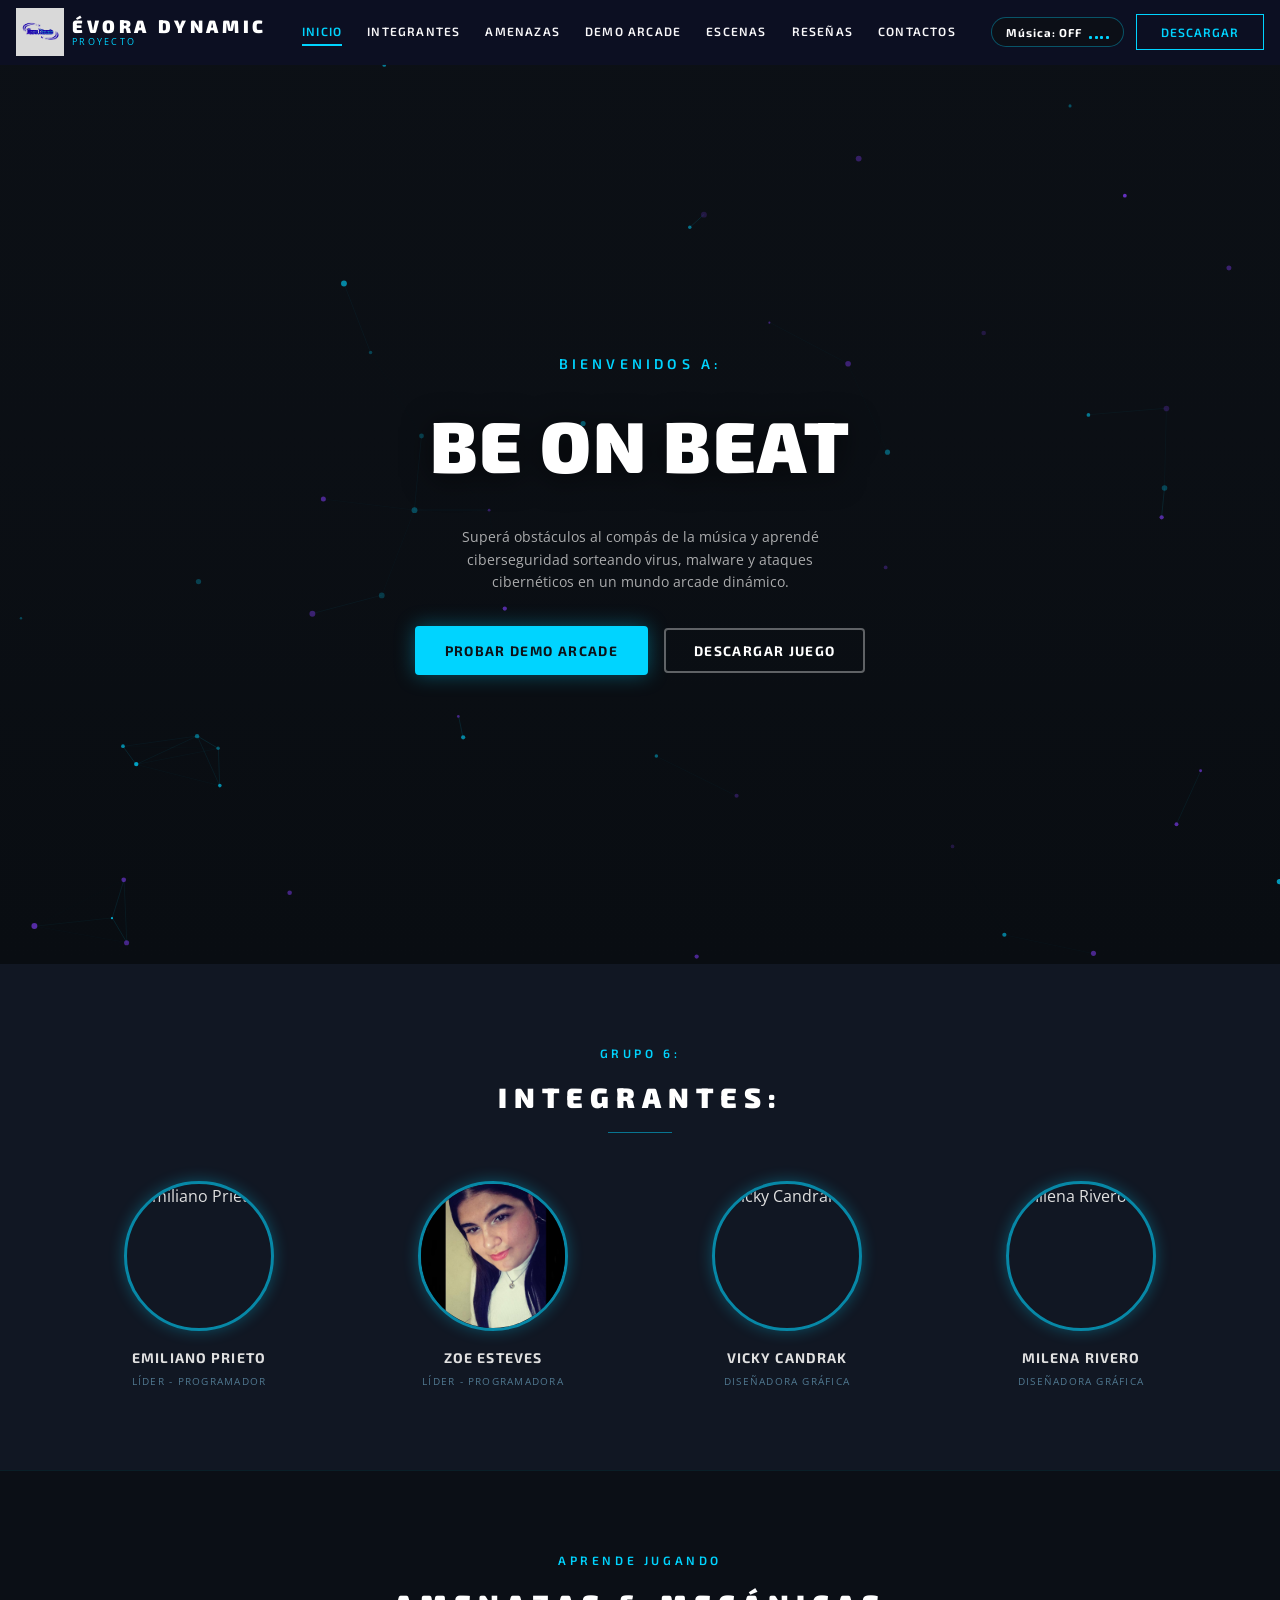
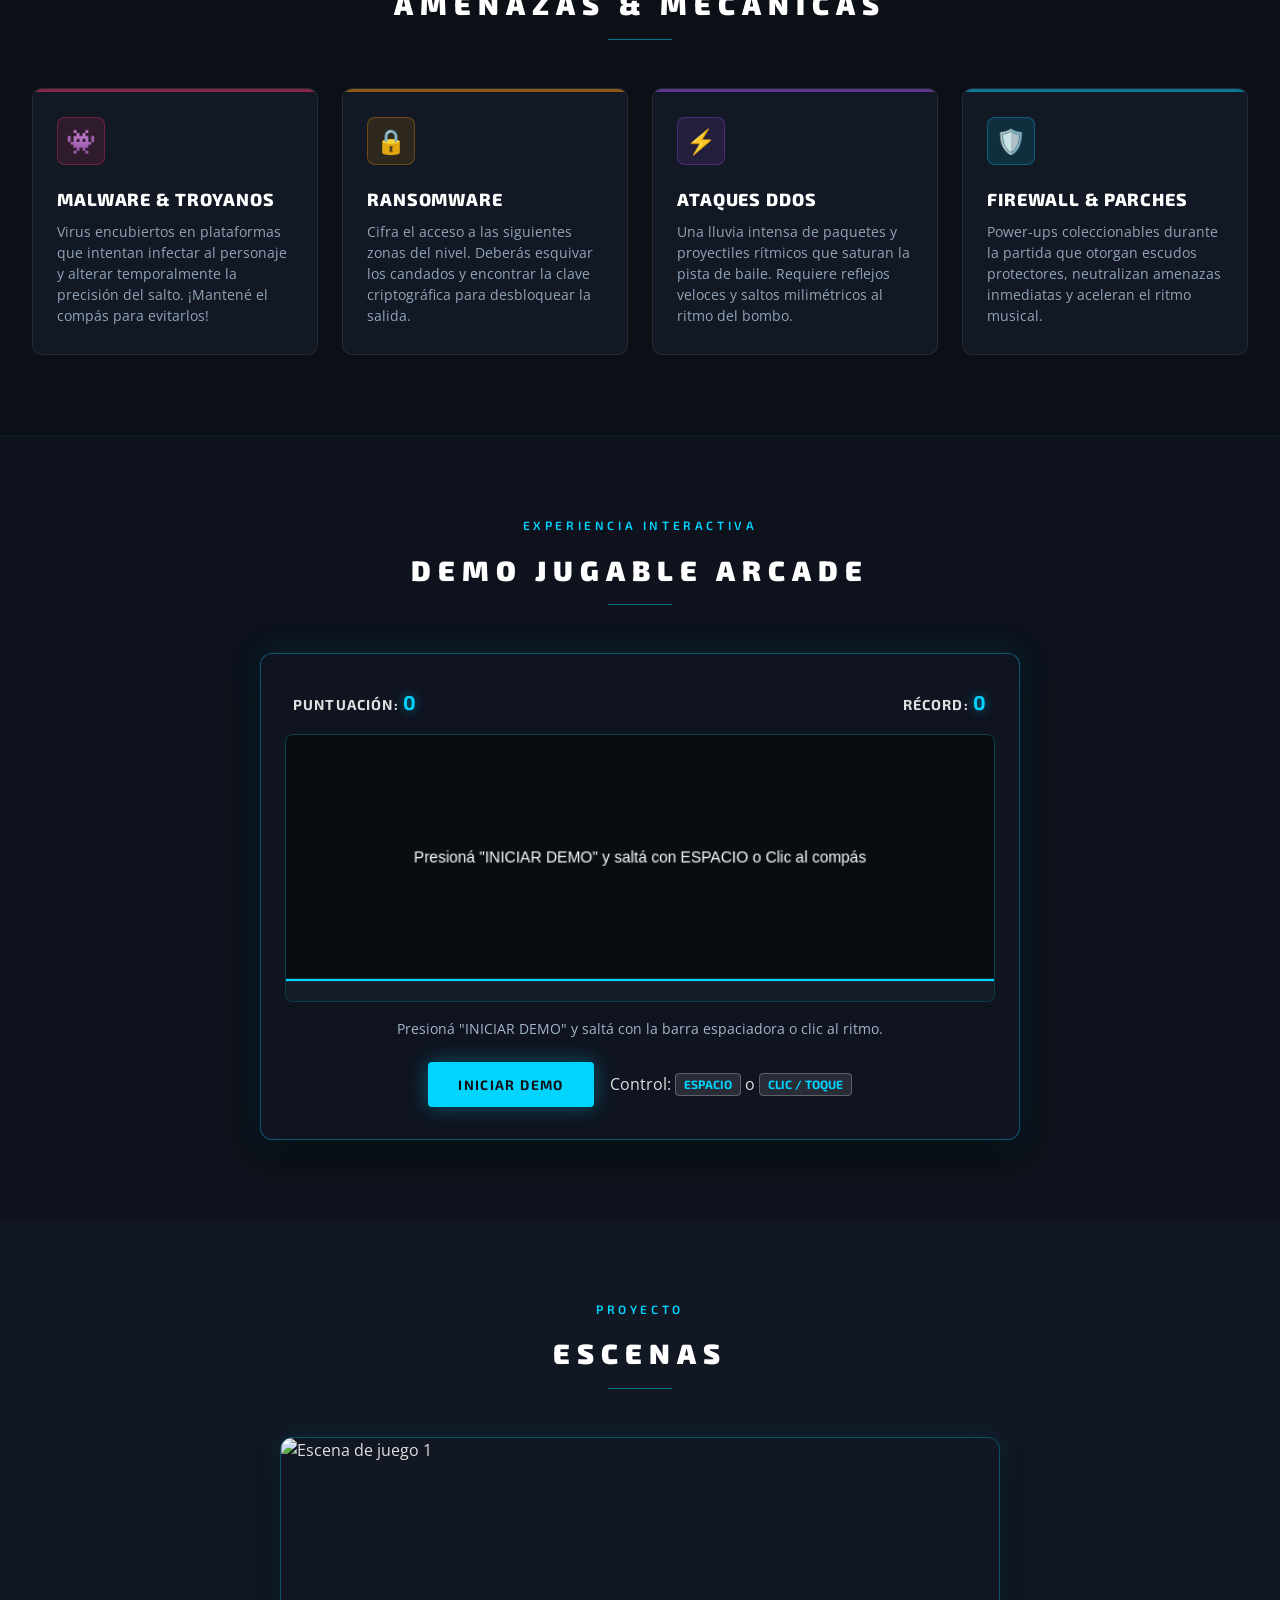
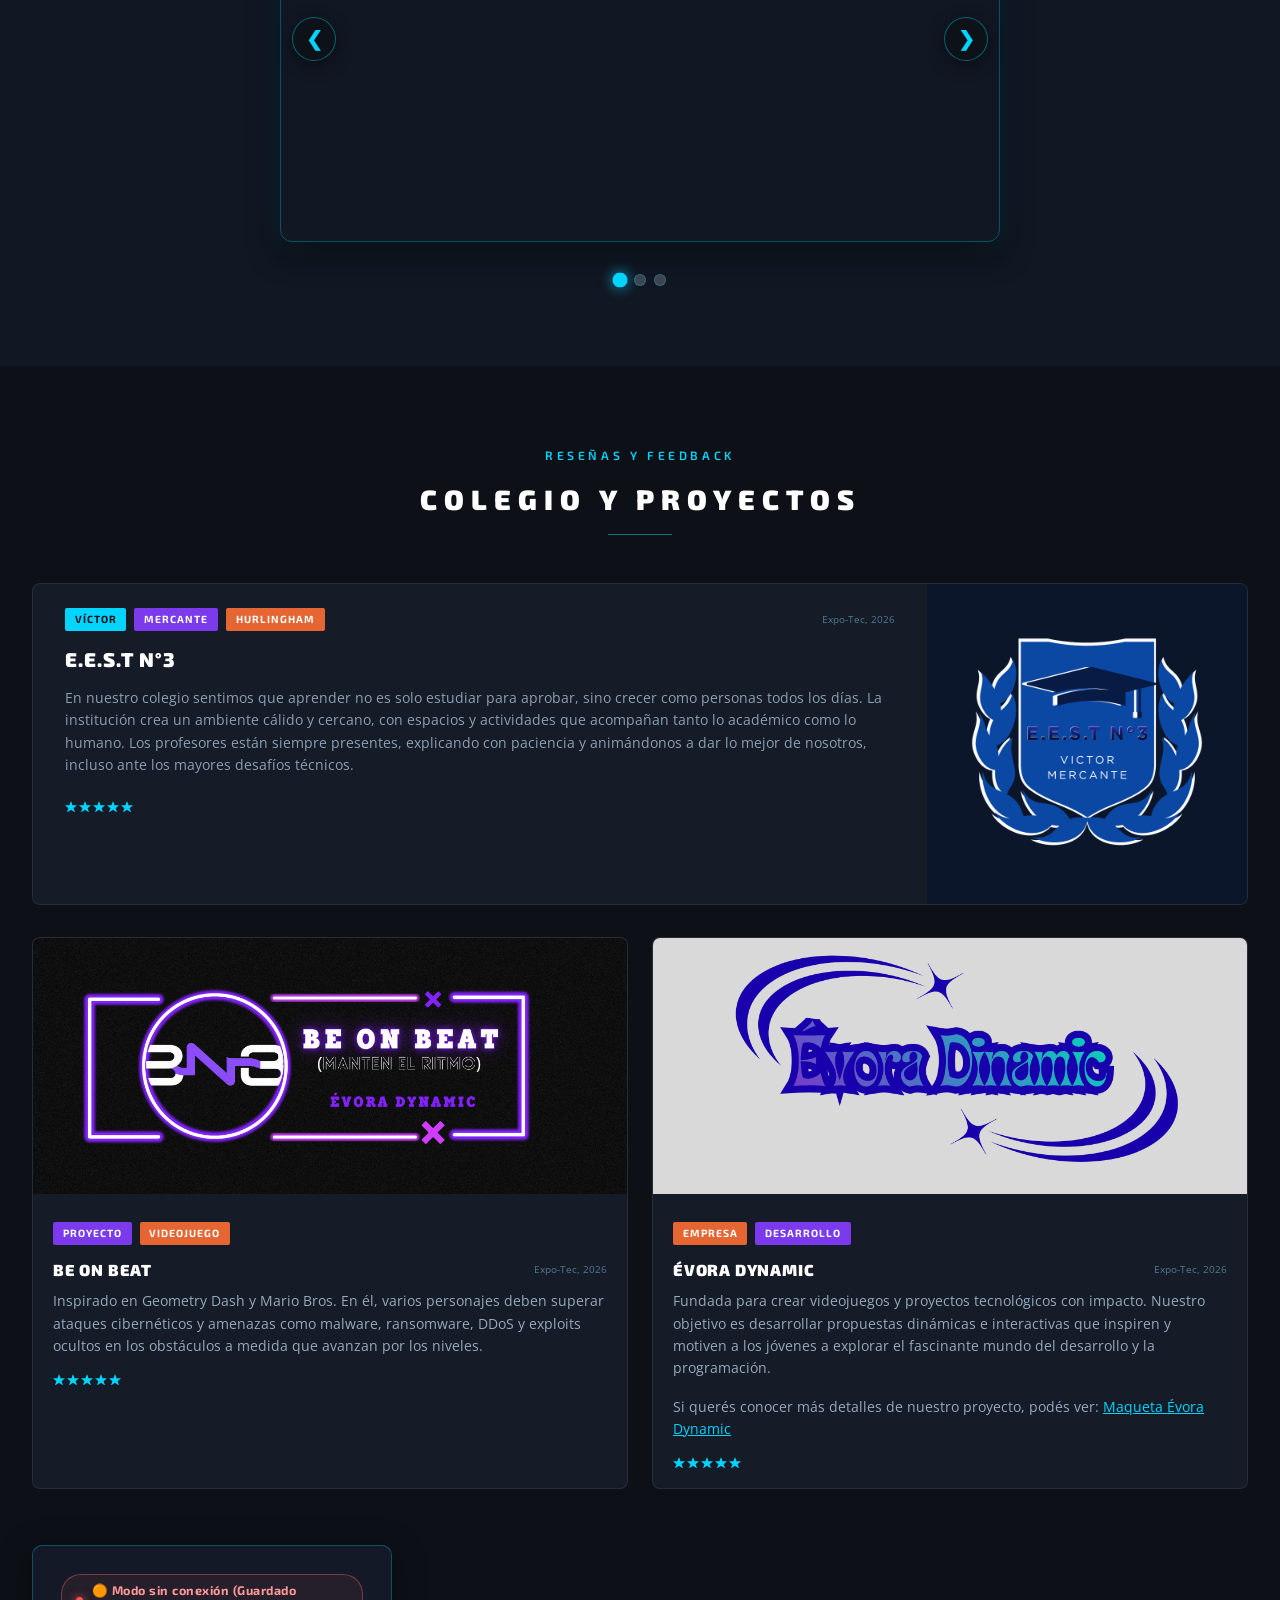
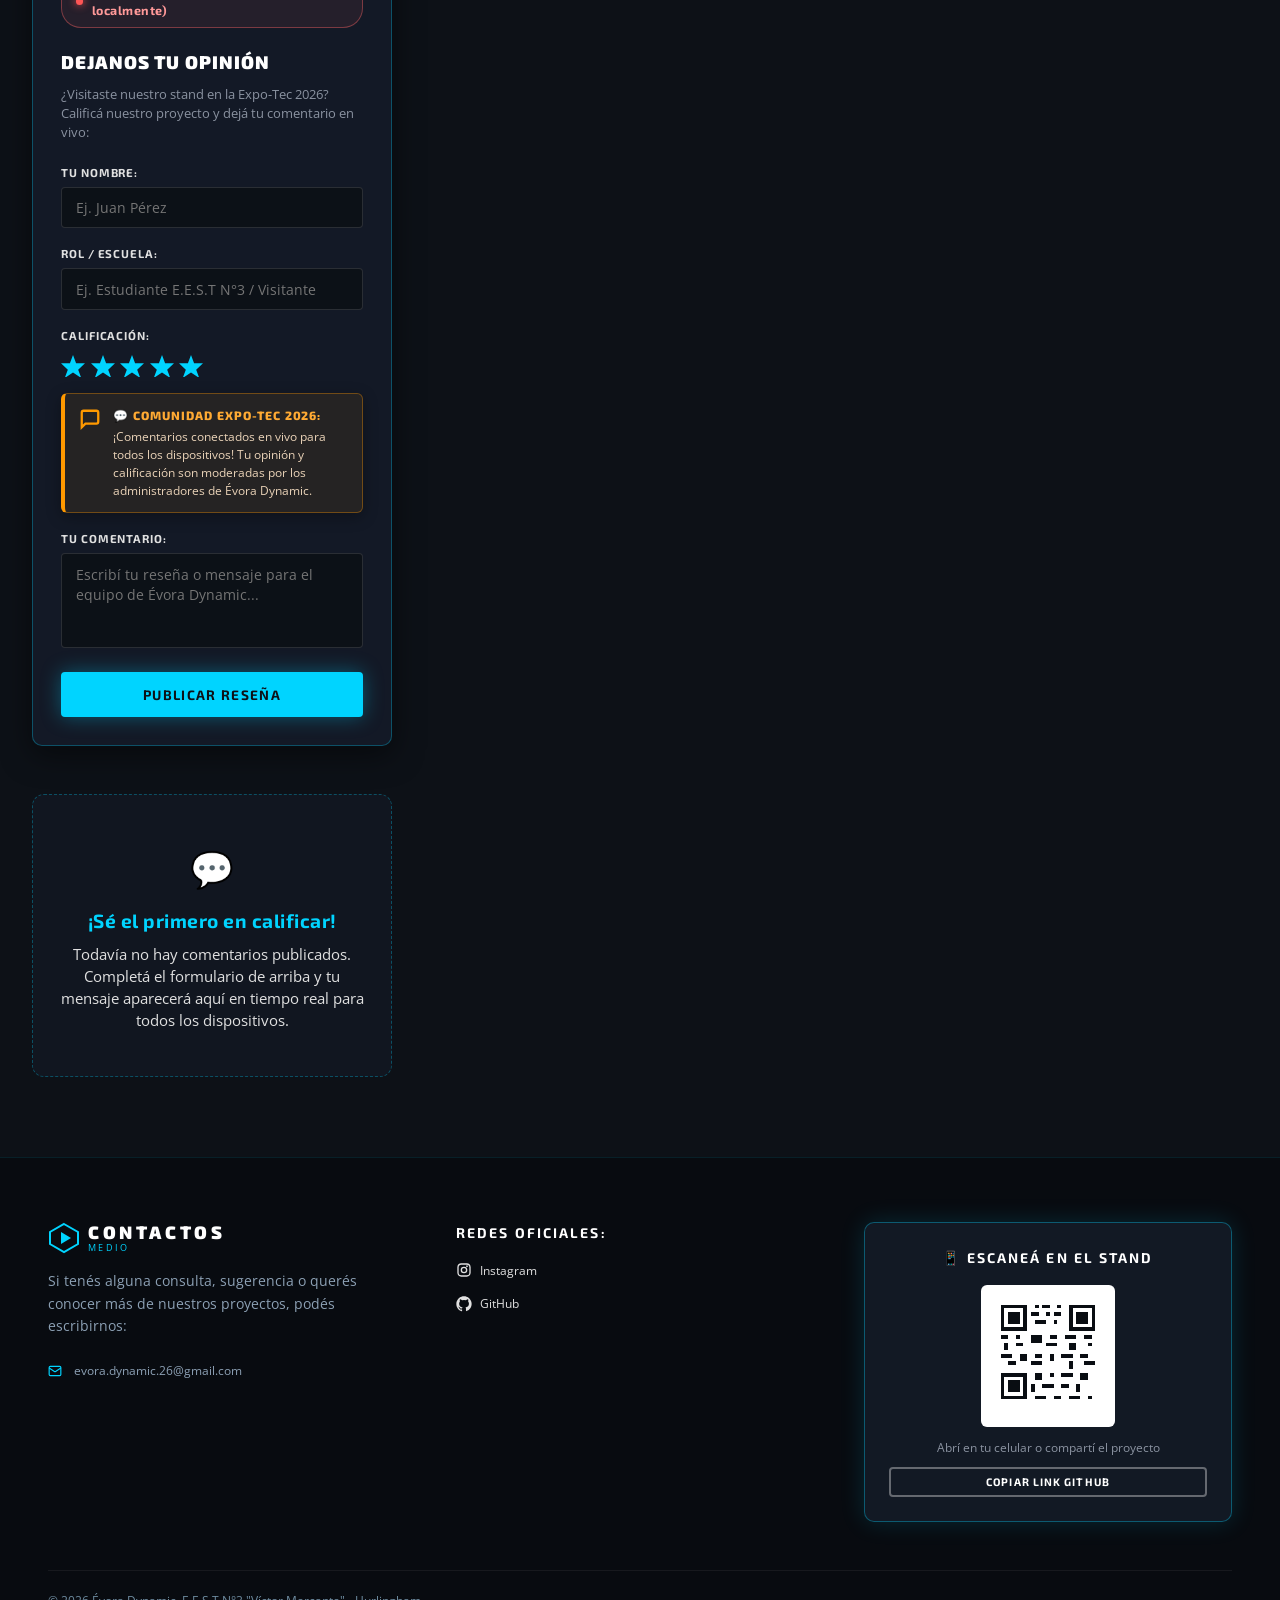
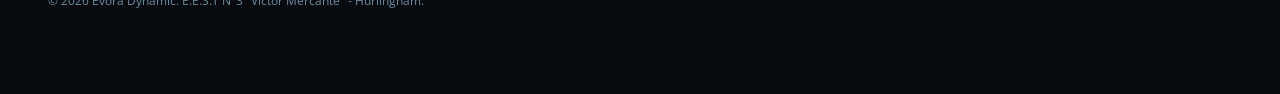
==== Evora_Dynamic-web-main/index.html @ 147c22b1 "feat: add initial project files including HTML, CSS, JavaScript, and media assets" ====
<!DOCTYPE html>
<html lang="es">
<head>
    <meta charset="UTF-8">
    <meta name="viewport" content="width=device-width, initial-scale=1.0">
    <link rel="icon" type="image/png" href="LOGO EMPRESA.png">
    <title>Évora Dynamic | Be On Beat - Expo-Tec 2026</title>
    
    <!-- Metadatos SEO y Open Graph para compartir -->
    <meta name="description" content="Be On Beat - Videojuego rítmico educativo sobre ciberseguridad desarrollado por Évora Dynamic (E.E.S.T N°3 Hurlingham) para Expo-Tec 2026.">
    <meta property="og:title" content="Évora Dynamic | Be On Beat - Expo-Tec 2026">
    <meta property="og:description" content="Descubrí Be On Beat, un videojuego de ritmo y plataformas donde aprendés ciberseguridad esquivando malware, ransomware y ataques DDoS.">
    <meta property="og:image" content="Logo - Be On Beat.png">

    <link rel="stylesheet" href="Style.css">
    <link rel="preconnect" href="https://fonts.googleapis.com">
    <link rel="preconnect" href="https://fonts.gstatic.com" crossorigin>
    <link href="https://fonts.googleapis.com/css2?family=Exo+2:ital,wght@0,300;0,400;0,600;0,700;0,800;0,900;1,400&family=Open+Sans:wght@300;400;500;600&display=swap" rel="stylesheet">
</head>
<body>
    <!-- ============================================
         NAVBAR
         ============================================ -->
    <nav class="navbar" id="navbar">
        <div class="navbar-content">
            <a href="#home" class="logo" id="navCompanyLogo" title="Évora Dynamic (Clic en el logo para Acceso de Administrador)">
                <img src="LOGO EMPRESA.png" alt="Logo Évora Dynamic" class="logo-icon-img company-logo-interactive" id="companyLogoNav" style="height: 48px; width: 48px;">
                <div class="logo-text">
                    <span class="logo-brand">ÉVORA DYNAMIC</span>
                    <span class="logo-subtitle">Proyecto</span>
                </div>
            </a>

            <div class="nav-links">
                <a href="#home" class="nav-link active">Inicio</a>
                <a href="#games" class="nav-link">Integrantes</a>
                <a href="#threats" class="nav-link">Amenazas</a>
                <a href="#arcade" class="nav-link">Demo Arcade</a>
                <a href="#gallery" class="nav-link">Escenas</a>
                <a href="#blog" class="nav-link">Reseñas</a>
                <a href="#contacts" class="nav-link">Contactos</a>
            </div>

            <div class="nav-actions">
                <!-- Reproductor de Beat Rítmico (Web Audio API) -->
                <button class="audio-btn" id="audioToggleBtn" title="Activar/Desactivar Música Synth">
                    <span id="audioStatusText">Música: OFF</span>
                    <div class="equalizer-bars" id="equalizerBars">
                        <div class="equalizer-bar"></div>
                        <div class="equalizer-bar"></div>
                        <div class="equalizer-bar"></div>
                        <div class="equalizer-bar"></div>
                    </div>
                </button>

                <button class="btn-gaming btn-download-trigger">DESCARGAR</button>
                <button class="menu-toggle" id="menuToggle" title="Menú" aria-label="Abrir Menú">
                    <svg width="22" height="22" viewBox="0 0 24 24" fill="none" stroke="currentColor" stroke-width="2">
                        <line x1="3" y1="6" x2="21" y2="6"></line>
                        <line x1="3" y1="12" x2="21" y2="12"></line>
                        <line x1="3" y1="18" x2="21" y2="18"></line>
                    </svg>
                </button>
            </div>
        </div>

        <div class="mobile-menu" id="mobileMenu">
            <div class="mobile-menu-content">
                <a href="#home" class="mobile-menu-link">Inicio</a>
                <a href="#games" class="mobile-menu-link">Integrantes</a>
                <a href="#threats" class="mobile-menu-link">Amenazas Cibernéticas</a>
                <a href="#arcade" class="mobile-menu-link">Demo Jugable Arcade</a>
                <a href="#gallery" class="mobile-menu-link">Escenas del Juego</a>
                <a href="#blog" class="mobile-menu-link">Reseñas y Proyecto</a>
                <a href="#contacts" class="mobile-menu-link">Contactos & QR</a>
                <button class="audio-btn mobile-audio-toggle" id="mobileAudioToggleBtn" style="width: 100%; justify-content: center; margin-top: 0.75rem; padding: 0.65rem 1rem;">
                    <span id="mobileAudioStatusText">🎵 Música Beat: OFF</span>
                </button>
                <button class="btn-gaming-solid btn-download-trigger" style="width: 100%; margin-top: 0.5rem;">DESCARGAR JUEGO</button>
            </div>
        </div>
    </nav>

    <!-- ============================================
         HERO SECTION (CON CANVAS DE PARTÍCULAS)
         ============================================ -->
    <section class="hero" id="home">
        <canvas id="heroCanvas"></canvas>
        <div class="hero-content">
            <p class="hero-label">Bienvenidos a:</p>
            <h1 class="hero-title">BE ON BEAT</h1>
            <p class="hero-description">
                Superá obstáculos al compás de la música y aprendé ciberseguridad sorteando virus, malware y ataques cibernéticos en un mundo arcade dinámico.
            </p>
            <div class="hero-actions">
                <a href="#arcade" class="btn-gaming-solid">PROBAR DEMO ARCADE</a>
                <button class="btn-gaming-outline btn-download-trigger">DESCARGAR JUEGO</button>
            </div>
        </div>
    </section>

    <!-- ============================================
         INTEGRANTES SECTION
         ============================================ -->
    <section class="games-section" id="games">
        <div class="container">
            <div class="section-header">
                <p class="section-label">Grupo 6:</p>
                <h2 class="section-title">Integrantes:</h2>
                <div class="section-divider"></div>
            </div>

            <div class="games-carousel">
                <div class="game-card">
                    <div class="game-circle">
                        <img src="Emiliano.jpeg" alt="Emiliano Prieto">
                    </div>
                    <div class="game-info">
                        <div class="game-title">EMILIANO PRIETO</div>
                        <div class="game-date">Líder - Programador</div>
                    </div>
                </div>

                <div class="game-card">
                    <div class="game-circle">
                        <img src="zoe.jpeg" alt="Zoe Esteves">
                    </div>
                    <div class="game-info">
                        <div class="game-title">ZOE ESTEVES</div>
                        <div class="game-date">Líder - Programadora</div>
                    </div>
                </div>

                <div class="game-card">
                    <div class="game-circle">
                        <img src="Vicky.jpeg" alt="Vicky Candrak">
                    </div>
                    <div class="game-info">
                        <div class="game-title">VICKY CANDRAK</div>
                        <div class="game-date">Diseñadora Gráfica</div>
                    </div>
                </div>

                <div class="game-card">
                    <div class="game-circle">
                        <img src="Milena.jpeg" alt="Milena Rivero">
                    </div>
                    <div class="game-info">
                        <div class="game-title">MILENA RIVERO</div>
                        <div class="game-date">Diseñadora Gráfica</div>
                    </div>
                </div>
            </div>
        </div>
    </section>

    <!-- ============================================
         AMENAZAS CIBERNÉTICAS (CIBERSEGURIDAD)
         ============================================ -->
    <section class="threats-section" id="threats">
        <div class="container">
            <div class="section-header">
                <p class="section-label">Aprende Jugando</p>
                <h2 class="section-title">Amenazas & Mecánicas</h2>
                <div class="section-divider"></div>
            </div>

            <div class="threats-grid">
                <div class="threat-card malware">
                    <div class="threat-icon-box">👾</div>
                    <h3 class="threat-title">Malware & Troyanos</h3>
                    <p class="threat-desc">
                        Virus encubiertos en plataformas que intentan infectar al personaje y alterar temporalmente la precisión del salto. ¡Mantené el compás para evitarlos!
                    </p>
                </div>

                <div class="threat-card ransom">
                    <div class="threat-icon-box">🔒</div>
                    <h3 class="threat-title">Ransomware</h3>
                    <p class="threat-desc">
                        Cifra el acceso a las siguientes zonas del nivel. Deberás esquivar los candados y encontrar la clave criptográfica para desbloquear la salida.
                    </p>
                </div>

                <div class="threat-card ddos">
                    <div class="threat-icon-box">⚡</div>
                    <h3 class="threat-title">Ataques DDoS</h3>
                    <p class="threat-desc">
                        Una lluvia intensa de paquetes y proyectiles rítmicos que saturan la pista de baile. Requiere reflejos veloces y saltos milimétricos al ritmo del bombo.
                    </p>
                </div>

                <div class="threat-card firewall">
                    <div class="threat-icon-box">🛡️</div>
                    <h3 class="threat-title">Firewall & Parches</h3>
                    <p class="threat-desc">
                        Power-ups coleccionables durante la partida que otorgan escudos protectores, neutralizan amenazas inmediatas y aceleran el ritmo musical.
                    </p>
                </div>
            </div>
        </div>
    </section>

    <!-- ============================================
         MINIJUEGO DEMO ARCADE EN EL NAVEGADOR
         ============================================ -->
    <section class="arcade-section" id="arcade">
        <div class="container">
            <div class="section-header">
                <p class="section-label">Experiencia Interactiva</p>
                <h2 class="section-title">Demo Jugable Arcade</h2>
                <div class="section-divider"></div>
            </div>

            <div class="arcade-card">
                <div class="arcade-hud">
                    <div>PUNTUACIÓN: <span class="arcade-score-val" id="arcadeScore">0</span></div>
                    <div>RÉCORD: <span class="arcade-score-val" id="arcadeHighScore">0</span></div>
                </div>

                <div class="arcade-canvas-wrap">
                    <canvas id="arcadeCanvas" width="640" height="240"></canvas>
                </div>

                <div class="arcade-status" id="arcadeStatus">
                    Presioná "INICIAR DEMO" y saltá con la barra espaciadora o clic al ritmo.
                </div>

                <div class="arcade-controls-hint">
                    <button class="btn-gaming-solid" id="arcadeStartBtn">INICIAR DEMO</button>
                    <div>
                        Control: <span class="key-badge">ESPACIO</span> o <span class="key-badge">CLIC / TOQUE</span>
                    </div>
                </div>
            </div>
        </div>
    </section>

    <!-- ============================================
         GALLERY SECTION (ESCENAS CON CONTROLES)
         ============================================ -->
    <section class="gallery-section" id="gallery">
        <div class="container">
            <div class="section-header">
                <p class="section-label">Proyecto</p>
                <h2 class="section-title">Escenas</h2>
                <div class="section-divider"></div>
            </div>
    
            <div class="slider-wrapper">
                <button class="slider-btn prev" id="sliderPrev" aria-label="Escena anterior">&#10094;</button>
                <div class="slider">
                    <div class="slides">
                        <img src="https://d2xsxph8kpxj0f.cloudfront.net/310519663700891269/dmwCE3kLKHM7hMLUo2SNt4/game-3-forza-DLq77SA7RTsXVzuGeWvbDe.webp" alt="Escena de juego 1">
                        <img src="https://d2xsxph8kpxj0f.cloudfront.net/310519663700891269/dmwCE3kLKHM7hMLUo2SNt4/game-1-fifal-4pYrfbudWQqsXYP3TQs9eG.webp" alt="Escena de juego 2">
                        <img src="https://d2xsxph8kpxj0f.cloudfront.net/310519663700891269/dmwCE3kLKHM7hMLUo2SNt4/hero-gaming-bg-jr9NrYssYtFWR7VLtwVqLR.webp" alt="Escena de juego 3">
                    </div>
                </div>
                <button class="slider-btn next" id="sliderNext" aria-label="Siguiente escena">&#10095;</button>
            </div>
            <div class="slider-dots" id="sliderDots"></div>
        </div>
    </section>

    <!-- ============================================
         BLOG & RESEÑAS INTERACTIVAS EN VIVO
         ============================================ -->
    <section class="blog-section" id="blog">
        <div class="container">
            <div class="section-header">
                <p class="section-label">Reseñas y Feedback</p>
                <h2 class="section-title">Colegio y Proyectos</h2>
                <div class="section-divider"></div>
            </div>

            <!-- Reseña Destacada de la Escuela -->
            <div class="featured-post">
                <div class="featured-content">
                    <div class="post-tags">
                        <span class="tag-badge tag-new">Víctor</span>
                        <span class="tag-badge tag-games">Mercante</span>
                        <span class="tag-badge tag-action">Hurlingham</span>
                        <span class="post-date">Expo-Tec, 2026</span>
                    </div>
                    <h3 class="post-title">E.E.S.T N°3</h3>
                    
                    <p class="post-body">
                        En nuestro colegio sentimos que aprender no es solo estudiar para aprobar, sino crecer como personas todos los días. La institución crea un ambiente cálido y cercano, con espacios y actividades que acompañan tanto lo académico como lo humano. Los profesores están siempre presentes, explicando con paciencia y animándonos a dar lo mejor de nosotros, incluso ante los mayores desafíos técnicos.
                    </p>

                    <div class="post-footer">
                        <div class="star-rating" title="5 de 5 estrellas">
                            <svg class="star" viewBox="0 0 24 24" fill="currentColor"><polygon points="12 2 15.09 10.26 24 10.27 17.18 16.70 20.27 25 12 19.54 3.73 25 6.82 16.70 0 10.27 8.91 10.26 12 2"></polygon></svg>
                            <svg class="star" viewBox="0 0 24 24" fill="currentColor"><polygon points="12 2 15.09 10.26 24 10.27 17.18 16.70 20.27 25 12 19.54 3.73 25 6.82 16.70 0 10.27 8.91 10.26 12 2"></polygon></svg>
                            <svg class="star" viewBox="0 0 24 24" fill="currentColor"><polygon points="12 2 15.09 10.26 24 10.27 17.18 16.70 20.27 25 12 19.54 3.73 25 6.82 16.70 0 10.27 8.91 10.26 12 2"></polygon></svg>
                            <svg class="star" viewBox="0 0 24 24" fill="currentColor"><polygon points="12 2 15.09 10.26 24 10.27 17.18 16.70 20.27 25 12 19.54 3.73 25 6.82 16.70 0 10.27 8.91 10.26 12 2"></polygon></svg>
                            <svg class="star" viewBox="0 0 24 24" fill="currentColor"><polygon points="12 2 15.09 10.26 24 10.27 17.18 16.70 20.27 25 12 19.54 3.73 25 6.82 16.70 0 10.27 8.91 10.26 12 2"></polygon></svg>
                        </div>
                    </div>
                </div>
                <img src="LOGO ESCUELA.jpeg" alt="Escudo de la Escuela E.E.S.T N°3" class="featured-image">
            </div>

            <!-- Blog Grid Inicial -->
            <div class="blog-grid">
                <div class="blog-card">
                    <img src="Logo - Be On Beat.png" alt="Logo de Be On Beat" class="blog-card-image">
                    <div class="blog-card-content">
                        <div class="post-tags" style="margin-bottom: 0.75rem;">
                            <span class="tag-badge tag-games">Proyecto</span>
                            <span class="tag-badge tag-action">Videojuego</span>
                        </div>
                        <div class="blog-card-header">
                            <h3 class="blog-card-title">BE ON BEAT</h3>
                            <span class="blog-card-date">Expo-Tec, 2026</span>
                        </div>
                        <p class="blog-card-excerpt">
                            Inspirado en Geometry Dash y Mario Bros. En él, varios personajes deben superar ataques cibernéticos y amenazas como malware, ransomware, DDoS y exploits ocultos en los obstáculos a medida que avanzan por los niveles.
                        </p>
                        <div class="blog-card-footer">
                            <div class="star-rating" title="5 de 5 estrellas">
                                <svg class="star" viewBox="0 0 24 24" fill="currentColor"><polygon points="12 2 15.09 10.26 24 10.27 17.18 16.70 20.27 25 12 19.54 3.73 25 6.82 16.70 0 10.27 8.91 10.26 12 2"></polygon></svg>
                                <svg class="star" viewBox="0 0 24 24" fill="currentColor"><polygon points="12 2 15.09 10.26 24 10.27 17.18 16.70 20.27 25 12 19.54 3.73 25 6.82 16.70 0 10.27 8.91 10.26 12 2"></polygon></svg>
                                <svg class="star" viewBox="0 0 24 24" fill="currentColor"><polygon points="12 2 15.09 10.26 24 10.27 17.18 16.70 20.27 25 12 19.54 3.73 25 6.82 16.70 0 10.27 8.91 10.26 12 2"></polygon></svg>
                                <svg class="star" viewBox="0 0 24 24" fill="currentColor"><polygon points="12 2 15.09 10.26 24 10.27 17.18 16.70 20.27 25 12 19.54 3.73 25 6.82 16.70 0 10.27 8.91 10.26 12 2"></polygon></svg>
                                <svg class="star" viewBox="0 0 24 24" fill="currentColor"><polygon points="12 2 15.09 10.26 24 10.27 17.18 16.70 20.27 25 12 19.54 3.73 25 6.82 16.70 0 10.27 8.91 10.26 12 2"></polygon></svg>
                            </div>
                        </div>
                    </div>
                </div>

                <div class="blog-card">
                    <img src="LOGO EMPRESA.png" alt="Logo de Évora Dynamic" class="blog-card-image company-logo-interactive" id="companyLogoBlog" title="Logo de Évora Dynamic (Clic para Acceso de Administrador)">
                    <div class="blog-card-content">
                        <div class="post-tags" style="margin-bottom: 0.75rem;">
                            <span class="tag-badge tag-action">Empresa</span>
                            <span class="tag-badge tag-games">Desarrollo</span>
                        </div>
                        <div class="blog-card-header">
                            <h3 class="blog-card-title">ÉVORA DYNAMIC</h3>
                            <span class="blog-card-date">Expo-Tec, 2026</span>
                        </div>
                        <p class="blog-card-excerpt">
                            Fundada para crear videojuegos y proyectos tecnológicos con impacto. Nuestro objetivo es desarrollar propuestas dinámicas e interactivas que inspiren y motiven a los jóvenes a explorar el fascinante mundo del desarrollo y la programación.
                        </p>
                        <p class="blog-card-excerpt">
                            Si querés conocer más detalles de nuestro proyecto, podés ver: <a href="pag web rial.png" target="_blank" style="color: var(--cyan-primary); text-decoration: underline;">Maqueta Évora Dynamic</a>
                        </p>
                        <div class="blog-card-footer">
                            <div class="star-rating" title="5 de 5 estrellas">
                                <svg class="star" viewBox="0 0 24 24" fill="currentColor"><polygon points="12 2 15.09 10.26 24 10.27 17.18 16.70 20.27 25 12 19.54 3.73 25 6.82 16.70 0 10.27 8.91 10.26 12 2"></polygon></svg>
                                <svg class="star" viewBox="0 0 24 24" fill="currentColor"><polygon points="12 2 15.09 10.26 24 10.27 17.18 16.70 20.27 25 12 19.54 3.73 25 6.82 16.70 0 10.27 8.91 10.26 12 2"></polygon></svg>
                                <svg class="star" viewBox="0 0 24 24" fill="currentColor"><polygon points="12 2 15.09 10.26 24 10.27 17.18 16.70 20.27 25 12 19.54 3.73 25 6.82 16.70 0 10.27 8.91 10.26 12 2"></polygon></svg>
                                <svg class="star" viewBox="0 0 24 24" fill="currentColor"><polygon points="12 2 15.09 10.26 24 10.27 17.18 16.70 20.27 25 12 19.54 3.73 25 6.82 16.70 0 10.27 8.91 10.26 12 2"></polygon></svg>
                                <svg class="star" viewBox="0 0 24 24" fill="currentColor"><polygon points="12 2 15.09 10.26 24 10.27 17.18 16.70 20.27 25 12 19.54 3.73 25 6.82 16.70 0 10.27 8.91 10.26 12 2"></polygon></svg>
                            </div>
                        </div>
                    </div>
                </div>
            </div>

            <!-- Sistema de Reseñas Interactivas Expo-Tec -->
            <div class="reviews-container" style="margin-top: 3.5rem;">
                <div class="review-form-card">
                    <div class="reviews-sync-badge" id="reviewsSyncBadge" title="Estado de conexión entre dispositivos">
                        <span class="sync-dot"></span>
                        <span id="reviewsSyncText">Sincronizando comentarios en vivo...</span>
                    </div>
                    <h3 class="review-form-title">Dejanos tu Opinión</h3>
                    <p class="review-form-desc">
                        ¿Visitaste nuestro stand en la Expo-Tec 2026? Calificá nuestro proyecto y dejá tu comentario en vivo:
                    </p>
                    <form id="reviewForm">
                        <div class="form-group">
                            <label class="form-label" for="reviewerName">Tu Nombre:</label>
                            <input type="text" class="form-input" id="reviewerName" placeholder="Ej. Juan Pérez" required>
                        </div>
                        <div class="form-group">
                            <label class="form-label" for="reviewerRole">Rol / Escuela:</label>
                            <input type="text" class="form-input" id="reviewerRole" placeholder="Ej. Estudiante E.E.S.T N°3 / Visitante">
                        </div>
                        <div class="form-group">
                            <label class="form-label">Calificación:</label>
                            <div class="interactive-stars" id="interactiveStars">
                                <svg class="interactive-star active" viewBox="0 0 24 24" fill="currentColor"><polygon points="12 2 15.09 10.26 24 10.27 17.18 16.70 20.27 25 12 19.54 3.73 25 6.82 16.70 0 10.27 8.91 10.26 12 2"></polygon></svg>
                                <svg class="interactive-star active" viewBox="0 0 24 24" fill="currentColor"><polygon points="12 2 15.09 10.26 24 10.27 17.18 16.70 20.27 25 12 19.54 3.73 25 6.82 16.70 0 10.27 8.91 10.26 12 2"></polygon></svg>
                                <svg class="interactive-star active" viewBox="0 0 24 24" fill="currentColor"><polygon points="12 2 15.09 10.26 24 10.27 17.18 16.70 20.27 25 12 19.54 3.73 25 6.82 16.70 0 10.27 8.91 10.26 12 2"></polygon></svg>
                                <svg class="interactive-star active" viewBox="0 0 24 24" fill="currentColor"><polygon points="12 2 15.09 10.26 24 10.27 17.18 16.70 20.27 25 12 19.54 3.73 25 6.82 16.70 0 10.27 8.91 10.26 12 2"></polygon></svg>
                                <svg class="interactive-star active" viewBox="0 0 24 24" fill="currentColor"><polygon points="12 2 15.09 10.26 24 10.27 17.18 16.70 20.27 25 12 19.54 3.73 25 6.82 16.70 0 10.27 8.91 10.26 12 2"></polygon></svg>
                            </div>
                            <input type="hidden" id="selectedRating" value="5">
                        </div>

                        <!-- Alerta informativa de la comunidad -->
                        <div class="comment-warning-banner">
                            <div class="warning-banner-icon">
                                <svg width="22" height="22" viewBox="0 0 24 24" fill="none" stroke="currentColor" stroke-width="2.5">
                                    <path d="M21 15a2 2 0 0 1-2 2H7l-4 4V5a2 2 0 0 1 2-2h14a2 2 0 0 1 2 2z"></path>
                                </svg>
                            </div>
                            <div class="warning-banner-body">
                                <span class="warning-banner-title">💬 COMUNIDAD EXPO-TEC 2026:</span>
                                <p class="warning-banner-desc">
                                    ¡Comentarios conectados en vivo para todos los dispositivos! Tu opinión y calificación son moderadas por los administradores de Évora Dynamic.
                                </p>
                            </div>
                        </div>

                        <div class="form-group">
                            <label class="form-label" for="reviewerComment">Tu Comentario:</label>
                            <textarea class="form-textarea" id="reviewerComment" rows="3" placeholder="Escribí tu reseña o mensaje para el equipo de Évora Dynamic..." required></textarea>
                        </div>
                        <button type="submit" class="btn-gaming-solid" style="width: 100%;">PUBLICAR RESEÑA</button>
                        <div class="success-notice" id="reviewSuccessNotice">
                            ✨ ¡Muchas gracias por tu reseña! Ha sido añadida con éxito.
                        </div>
                    </form>
                </div>

                <!-- Barra de control del Administrador (solo visible cuando está logueado como Wi_Fi) -->
                <div id="adminSessionControlArea"></div>

                <div id="dynamicReviewsList" style="display: flex; flex-direction: column; gap: 1rem;">
                    <!-- Las reseñas agregadas dinámicamente se insertarán aquí -->
                </div>
            </div>
        </div>
    </section>

    <!-- ============================================
         FOOTER & CÓDIGO QR EXPO-TEC
         ============================================ -->
    <footer id="contacts">
        <div class="container">
            <div class="footer-content">
                <div class="footer-grid">
                    <!-- Brand column -->
                    <div>
                        <div class="footer-brand">
                            <svg class="footer-brand-icon" viewBox="0 0 32 32" fill="none">
                                <polygon points="16,2 30,10 30,22 16,30 2,22 2,10" fill="none" stroke="#00d4ff" stroke-width="2"/>
                                <polygon points="13,10 23,16 13,22" fill="#00d4ff"/>
                            </svg>
                            <div class="footer-brand-text">
                                <span class="footer-brand-name">CONTACTOS</span>
                                <span class="footer-brand-subtitle">Medio</span>
                            </div>
                        </div>
                        <p class="footer-description">
                            Si tenés alguna consulta, sugerencia o querés conocer más de nuestros proyectos, podés escribirnos:
                        </p>
                        <div class="footer-contact">
                            <div class="contact-item">
                                <svg class="contact-icon" viewBox="0 0 24 24" fill="none" stroke="currentColor" stroke-width="2">
                                    <rect x="2" y="4" width="20" height="16" rx="2"></rect>
                                    <path d="m22 7-8.97 5.7a1.94 1.94 0 0 1-2.06 0L2 7"></path>
                                </svg>
                                <span class="contact-text">evora.dynamic.26@gmail.com</span>
                            </div>
                        </div>
                    </div>

                    <!-- Redes Sociales -->
                    <div class="footer-social-links">
                        <h4>REDES OFICIALES:</h4>
                        <ul class="social-list">
                            <li>
                                <a href="https://www.instagram.com/evora_dynamic/?hl=es" target="_blank" class="social-link">
                                    <svg width="16" height="16" viewBox="0 0 24 24" fill="currentColor">
                                        <path d="M7.75 2C4.57 2 2 4.57 2 7.75v8.5C2 19.43 4.57 22 7.75 22h8.5C19.43 22 22 19.43 22 16.25v-8.5C22 4.57 19.43 2 16.25 2h-8.5zm0 2h8.5A3.75 3.75 0 0120 7.75v8.5A3.75 3.75 0 0116.25 20h-8.5A3.75 3.75 0 014 16.25v-8.5A3.75 3.75 0 017.75 4zm8.75 1a1.25 1.25 0 100 2.5 1.25 1.25 0 000-2.5zM12 7a5 5 0 100 10 5 5 0 000-10zm0 2a3 3 0 110 6 3 3 0 010-6z"/>
                                    </svg>
                                    <span>Instagram</span>
                                </a>
                            </li>
                            <li>
                                <a href="https://github.com/evoradynamic26" target="_blank" class="social-link">
                                    <svg width="16" height="16" viewBox="0 0 24 24" fill="currentColor">
                                        <path d="M12 .5C5.65.5.5 5.65.5 12c0 5.08 3.29 9.39 7.86 10.91.58.11.79-.25.79-.56v-2.17c-3.2.7-3.88-1.54-3.88-1.54-.52-1.33-1.28-1.68-1.28-1.68-1.05-.71.08-.7.08-.7 1.16.08 1.77 1.19 1.77 1.19 1.03 1.76 2.69 1.25 3.35.96.1-.75.4-1.25.73-1.54-2.55-.29-5.23-1.28-5.23-5.69 0-1.26.45-2.29 1.18-3.09-.12-.29-.51-1.46.11-3.05 0 0 .97-.31 3.18 1.18a10.98 10.98 0 015.79 0c2.21-1.49 3.18-1.18 3.18-1.18.62 1.59.23 2.76.11 3.05.73.8 1.18 1.83 1.18 3.09 0 4.42-2.68 5.39-5.24 5.68.41.35.78 1.05.78 2.12v3.14c0 .31.21.67.8.56A11.5 11.5 0 0023.5 12C23.5 5.65 18.35.5 12 .5z"/>
                                    </svg>
                                    <span>GitHub</span>
                                </a>
                            </li>
                        </ul>
                    </div>

                    <!-- Código QR Interactivo para la Expo-Tec -->
                    <div class="qr-container">
                        <h4>📱 ESCANEÁ EN EL STAND</h4>
                        <div class="qr-box">
                            <!-- SVG QR Code Vectorial -->
                            <svg width="110" height="110" viewBox="0 0 29 29" shape-rendering="crispEdges">
                                <rect width="29" height="29" fill="#ffffff"/>
                                <!-- Patrón de esquinas (Finders) -->
                                <rect x="2" y="2" width="7" height="7" fill="#090d12"/>
                                <rect x="3" y="3" width="5" height="5" fill="#ffffff"/>
                                <rect x="4" y="4" width="3" height="3" fill="#090d12"/>
                                
                                <rect x="20" y="2" width="7" height="7" fill="#090d12"/>
                                <rect x="21" y="3" width="5" height="5" fill="#ffffff"/>
                                <rect x="22" y="4" width="3" height="3" fill="#090d12"/>

                                <rect x="2" y="20" width="7" height="7" fill="#090d12"/>
                                <rect x="3" y="21" width="5" height="5" fill="#ffffff"/>
                                <rect x="4" y="22" width="3" height="3" fill="#090d12"/>

                                <!-- Módulos de datos -->
                                <rect x="11" y="2" width="1" height="1" fill="#090d12"/>
                                <rect x="13" y="2" width="2" height="1" fill="#090d12"/>
                                <rect x="17" y="2" width="1" height="1" fill="#090d12"/>
                                <rect x="10" y="4" width="2" height="1" fill="#090d12"/>
                                <rect x="14" y="4" width="1" height="1" fill="#090d12"/>
                                <rect x="16" y="4" width="2" height="1" fill="#090d12"/>
                                <rect x="11" y="6" width="3" height="1" fill="#090d12"/>
                                <rect x="16" y="6" width="1" height="1" fill="#090d12"/>

                                <rect x="2" y="10" width="2" height="1" fill="#090d12"/>
                                <rect x="6" y="10" width="1" height="1" fill="#090d12"/>
                                <rect x="10" y="10" width="3" height="2" fill="#090d12"/>
                                <rect x="15" y="10" width="2" height="1" fill="#090d12"/>
                                <rect x="19" y="10" width="3" height="1" fill="#090d12"/>
                                <rect x="24" y="10" width="2" height="1" fill="#090d12"/>

                                <rect x="3" y="12" width="1" height="2" fill="#090d12"/>
                                <rect x="6" y="12" width="2" height="1" fill="#090d12"/>
                                <rect x="14" y="12" width="3" height="1" fill="#090d12"/>
                                <rect x="20" y="12" width="2" height="2" fill="#090d12"/>
                                <rect x="25" y="12" width="1" height="1" fill="#090d12"/>

                                <rect x="2" y="15" width="3" height="1" fill="#090d12"/>
                                <rect x="7" y="15" width="2" height="2" fill="#090d12"/>
                                <rect x="11" y="15" width="2" height="1" fill="#090d12"/>
                                <rect x="15" y="15" width="1" height="2" fill="#090d12"/>
                                <rect x="18" y="15" width="3" height="1" fill="#090d12"/>
                                <rect x="23" y="15" width="2" height="1" fill="#090d12"/>

                                <rect x="4" y="17" width="2" height="1" fill="#090d12"/>
                                <rect x="10" y="17" width="3" height="1" fill="#090d12"/>
                                <rect x="20" y="17" width="1" height="2" fill="#090d12"/>
                                <rect x="24" y="17" width="3" height="1" fill="#090d12"/>

                                <rect x="11" y="20" width="2" height="2" fill="#090d12"/>
                                <rect x="15" y="20" width="1" height="1" fill="#090d12"/>
                                <rect x="18" y="20" width="3" height="1" fill="#090d12"/>
                                <rect x="23" y="20" width="2" height="2" fill="#090d12"/>

                                <rect x="10" y="23" width="1" height="2" fill="#090d12"/>
                                <rect x="13" y="23" width="3" height="1" fill="#090d12"/>
                                <rect x="18" y="23" width="2" height="1" fill="#090d12"/>
                                <rect x="22" y="23" width="1" height="2" fill="#090d12"/>

                                <rect x="11" y="26" width="3" height="1" fill="#090d12"/>
                                <rect x="16" y="26" width="2" height="1" fill="#090d12"/>
                                <rect x="20" y="26" width="3" height="1" fill="#090d12"/>
                                <rect x="25" y="26" width="1" height="1" fill="#090d12"/>
                            </svg>
                        </div>
                        <p style="font-size: 0.72rem; color: var(--text-muted); margin-bottom: 0.6rem;">
                            Abrí en tu celular o compartí el proyecto
                        </p>
                        <button class="btn-gaming-outline" id="copyRepoLinkBtn" style="font-size: 0.68rem; padding: 0.4rem 0.8rem; width: 100%;">
                            COPIAR LINK GITHUB
                        </button>
                    </div>
                </div>

                <!-- Footer Bottom -->
                <div class="footer-bottom">
                    <p class="footer-copyright">© 2026 Évora Dynamic. E.E.S.T N°3 "Víctor Mercante" - Hurlingham.</p>
                </div>
            </div>
        </div>
    </footer>

    <!-- ============================================
         MODAL DE DESCARGA
         ============================================ -->
    <div class="modal-overlay" id="downloadModal" aria-hidden="true" role="dialog">
        <div class="modal-box">
            <button class="modal-close-btn" id="closeModal" aria-label="Cerrar modal">&times;</button>
            <div class="modal-icon-badge">
                <svg width="28" height="28" viewBox="0 0 24 24" fill="none" stroke="currentColor" stroke-width="2">
                    <path d="M21 15v4a2 2 0 0 1-2 2H5a2 2 0 0 1-2-2v-4"></path>
                    <polyline points="7 10 12 15 17 10"></polyline>
                    <line x1="12" y1="15" x2="12" y2="3"></line>
                </svg>
            </div>
            <h3 class="modal-title">BE ON BEAT</h3>
            <p class="modal-desc">
                ¡Gracias por tu interés en nuestro proyecto! La versión demo jugable para Windows y Android estará disponible para probar y descargar durante la <strong>Expo-Tec 2026</strong>.
            </p>
            <div style="display: flex; gap: 0.75rem; justify-content: center; flex-wrap: wrap;">
                <button class="btn-gaming-solid" id="modalOkBtn" style="padding: 0.6rem 1.5rem;">¡ENTENDIDO!</button>
                <a href="https://github.com/evoradynamic26" target="_blank" class="btn-gaming-outline" style="padding: 0.6rem 1.25rem;">VER GITHUB</a>
            </div>
        </div>
    </div>

    <!-- ============================================
         MODAL DE ADMINISTRACIÓN (ÉVORA DYNAMIC)
         ============================================ -->
    <div class="modal-overlay" id="adminModal" aria-hidden="true" role="dialog">
        <div class="modal-box" style="max-width: 440px;">
            <button class="modal-close-btn" id="closeAdminModal" aria-label="Cerrar modal de administración">&times;</button>
            <div class="modal-icon-badge" style="background: rgba(0, 212, 255, 0.12); border-color: var(--cyan-primary); color: var(--cyan-primary);">
                <svg width="28" height="28" viewBox="0 0 24 24" fill="none" stroke="currentColor" stroke-width="2.2">
                    <rect x="3" y="11" width="18" height="11" rx="2" ry="2"></rect>
                    <path d="M7 11V7a5 5 0 0 1 10 0v4"></path>
                </svg>
            </div>
            <h3 class="modal-title" style="letter-spacing: 1px;">ACCESO ADMINISTRADOR</h3>
            <p class="modal-desc" style="margin-bottom: 1.5rem; font-size: 0.88rem;">
                Ingresá tus credenciales de <strong>Évora Dynamic</strong> para habilitar los permisos de edición y eliminación de comentarios:
            </p>

            <form id="adminLoginForm" novalidate>
                <div class="form-group" style="text-align: left; margin-bottom: 0.85rem;">
                    <label class="form-label" for="adminUsernameInput">Usuario:</label>
                    <input type="text" class="form-input" id="adminUsernameInput" placeholder="Ingresá usuario" autocomplete="off" required>
                    <div class="admin-error-msg" id="adminUserError"></div>
                </div>
                <div class="form-group" style="text-align: left; margin-bottom: 1.15rem;">
                    <label class="form-label" for="adminPasswordInput">Contraseña:</label>
                    <input type="password" class="form-input" id="adminPasswordInput" placeholder="Ingresá contraseña" autocomplete="off" required>
                    <div class="admin-error-msg" id="adminPasswordError"></div>
                </div>
                <button type="submit" class="btn-gaming-solid" style="width: 100%; padding: 0.85rem;">INGRESAR COMO ADMIN</button>
                <button type="button" class="btn-cancel-edit" id="cancelAdminModalBtn" style="width: 100%; margin-top: 0.6rem; justify-content: center; background: transparent; border: 1px solid rgba(255,255,255,0.15);">CANCELAR</button>
            </form>
        </div>
    </div>

    <!-- Vinculación del script principal -->
    <script src="script.js"></script>
</body>
</html>
---- Evora_Dynamic-web-main/Style.css ----
/* ============================================
   GLOBAL STYLES & VARIABLES
   ============================================ */
* {
    margin: 0;
    padding: 0;
    box-sizing: border-box;
}

:root {
    --bg-dark: #0d1117;
    --bg-darker: #090d12;
    --bg-card: #151b27;
    --cyan-primary: #00d4ff;
    --cyan-glow: #00e5ff;
    --violet-accent: #7c3aed;
    --text-white: #ffffff;
    --text-light: #e0e0e0;
    --text-muted: #8a92a0;
    --text-dark-muted: #5a6270;
    --border-subtle: rgba(255, 255, 255, 0.08);
    --border-accent: rgba(0, 212, 255, 0.3);
}

html {
    scroll-behavior: smooth;
}

body {
    font-family: 'Open Sans', sans-serif;
    background-color: var(--bg-dark);
    color: var(--text-light);
    line-height: 1.6;
    overflow-x: hidden; /* Evita desbordamiento horizontal en móviles */
}

.container {
    width: 100%;
    max-width: 1280px;
    margin: 0 auto;
    padding: 0 1rem;
}

@media (min-width: 768px) {
    .container {
        padding: 0 1.5rem;
    }
}

@media (min-width: 1024px) {
    .container {
        padding: 0 2rem;
    }
}

/* ============================================
   NAVBAR (CORREGIDA Y CENTRADA)
   ============================================ */
.navbar {
    position: fixed;
    top: 0;
    left: 0;
    right: 0;
    z-index: 50;
    background: rgba(14, 16, 37, 0.85);
    backdrop-filter: blur(12px);
    -webkit-backdrop-filter: blur(12px);
    border-bottom: 1px solid transparent;
    transition: all 0.3s ease;
}

.navbar.scrolled {
    background: rgba(13, 17, 23, 0.97);
    border-bottom-color: rgba(0, 212, 255, 0.15);
}

.navbar-content {
    display: flex;
    align-items: center;
    justify-content: space-between; /* Logo a la izquierda, acciones a la derecha */
    height: 4rem;
    padding: 0 1rem;
    position: relative;
}

.logo {
    display: flex;
    align-items: center;
    gap: 0.5rem;
    text-decoration: none;
    color: var(--text-white);
    flex-shrink: 0; /* Evita que el logo se deforme */
}

.logo-text {
    display: flex;
    flex-direction: column;
    line-height: 1.2;
}

.logo-brand {
    font-family: 'Exo 2', sans-serif;
    font-weight: 900;
    font-size: 1.125rem;
    letter-spacing: 0.2em;
    color: var(--text-white);
}

.logo-subtitle {
    font-size: 0.5625rem;
    letter-spacing: 0.25em;
    color: var(--cyan-primary);
    text-transform: uppercase;
}

/* CORRECCIÓN: Oculto en móvil, expandido y centrado en computadoras */
.nav-links {
    display: none;
    gap: 25px;
    align-items: center;
    justify-content: center;
}

@media (min-width: 1024px) {
    .nav-links {
        display: flex;
        flex: 1;                 /* Ocupa todo el espacio intermedio */
        justify-content: center;  /* Centra horizontalmente los enlaces en ese espacio */
        margin: 0 2rem;          /* Espaciado prudencial de seguridad */
    }
}

.nav-link {
    font-family: 'Exo 2', sans-serif;
    font-weight: 600;
    font-size: 0.75rem;
    letter-spacing: 0.1em;
    text-transform: uppercase;
    color: #f9f8fa;
    text-decoration: none;
    position: relative;
    transition: color 0.2s ease;
    white-space: nowrap; /* Evita saltos de línea molestos en un mismo link */
}

.nav-link::after {
    content: '';
    position: absolute;
    bottom: -4px;
    left: 0;
    width: 0;
    height: 2px;
    background: var(--cyan-primary);
    transition: width 0.25s cubic-bezier(0.23, 1, 0.32, 1);
}

.nav-link.active {
    color: var(--cyan-primary);
}

.nav-link.active::after {
    width: 100%;
}

.nav-actions {
    display: flex;
    align-items: center;
    gap: 0.75rem;
    flex-shrink: 0; /* Mantiene la integridad de los botones de la derecha */
}

.btn-gaming {
    display: none;
    font-family: 'Exo 2', sans-serif;
    font-weight: 600;
    letter-spacing: 0.08em;
    text-transform: uppercase;
    font-size: 0.75rem;
    padding: 0.6rem 1.5rem;
    border: 1.5px solid var(--cyan-primary);
    color: var(--cyan-primary);
    background: transparent;
    cursor: pointer;
    transition: all 0.2s cubic-bezier(0.23, 1, 0.32, 1);
    position: relative;
    overflow: hidden;
}

@media (min-width: 1024px) {
    .btn-gaming {
        display: block;
    }
}

.btn-gaming::before {
    content: '';
    position: absolute;
    inset: 0;
    background: var(--cyan-primary);
    transform: scaleX(0);
    transform-origin: left;
    transition: transform 0.25s cubic-bezier(0.23, 1, 0.32, 1);
    z-index: -1;
}

.btn-gaming:hover::before {
    transform: scaleX(1);
}

.btn-gaming:hover {
    color: var(--bg-dark);
}

.btn-gaming:active {
    transform: scale(0.97);
}

.btn-gaming-solid {
    display: inline-flex;
    align-items: center;
    justify-content: center;
    font-family: 'Exo 2', sans-serif;
    font-weight: 700;
    letter-spacing: 0.1em;
    text-transform: uppercase;
    font-size: 0.85rem;
    padding: 0.75rem 1.75rem;
    background: var(--cyan-primary);
    color: var(--bg-dark);
    border: 2px solid var(--cyan-primary);
    cursor: pointer;
    text-decoration: none;
    transition: all 0.25s cubic-bezier(0.23, 1, 0.32, 1);
    box-shadow: 0 0 20px rgba(0, 212, 255, 0.35);
    border-radius: 4px;
}

.btn-gaming-solid:hover {
    background: #ffffff;
    border-color: #ffffff;
    box-shadow: 0 0 30px rgba(0, 212, 255, 0.7);
    transform: translateY(-2px);
    color: var(--bg-dark);
}

.btn-gaming-solid:active {
    transform: translateY(0) scale(0.98);
}

.btn-gaming-outline {
    display: inline-flex;
    align-items: center;
    justify-content: center;
    font-family: 'Exo 2', sans-serif;
    font-weight: 700;
    letter-spacing: 0.1em;
    text-transform: uppercase;
    font-size: 0.85rem;
    padding: 0.75rem 1.75rem;
    background: transparent;
    color: var(--text-white);
    border: 2px solid rgba(255, 255, 255, 0.35);
    cursor: pointer;
    text-decoration: none;
    transition: all 0.25s cubic-bezier(0.23, 1, 0.32, 1);
    border-radius: 4px;
}

.btn-gaming-outline:hover {
    border-color: var(--cyan-primary);
    color: var(--cyan-primary);
    box-shadow: 0 0 20px rgba(0, 212, 255, 0.3);
    transform: translateY(-2px);
}

.hero-actions {
    display: flex;
    gap: 1rem;
    justify-content: center;
    align-items: center;
    flex-wrap: wrap;
    margin-top: 1.5rem;
    animation: fadeInUp 0.6s cubic-bezier(0.23, 1, 0.32, 1) both 0.3s;
}

.menu-toggle {
    display: flex;
    width: 2rem;
    height: 2rem;
    border: none;
    background: transparent;
    color: var(--cyan-primary);
    cursor: pointer;
    align-items: center;
    justify-content: center;
}

@media (min-width: 1024px) {
    .menu-toggle {
        display: none;
    }
}

.mobile-menu {
    display: none;
    background: rgba(13, 17, 23, 0.98);
    border-top: 1px solid rgba(0, 212, 255, 0.2);
}

.mobile-menu.active {
    display: block;
}

.mobile-menu-content {
    padding: 1rem;
    display: flex;
    flex-direction: column;
    gap: 0.5rem;
}

.mobile-menu-link {
    display: flex;
    align-items: center;
    justify-content: space-between;
    padding: 0.75rem;
    border-radius: 4px;
    text-decoration: none;
    color: #ccc;
    font-family: 'Exo 2', sans-serif;
    font-weight: 600;
    font-size: 0.8rem;
    letter-spacing: 0.08em;
    text-transform: uppercase;
    transition: all 0.2s ease;
}

.mobile-menu-link:hover {
    background: rgba(0, 212, 255, 0.08);
    color: var(--cyan-primary);
}

/* ============================================
   HERO SECTION
   ============================================ */
.hero {
    position: relative;
    min-height: 100vh;
    display: flex;
    align-items: center;
    justify-content: center;
    overflow: hidden;
    margin-top: 4rem;
    background-image: url('https://d2xsxph8kpxj0f.cloudfront.net/310519663700891269/dmwCE3kLKHM7hMLUo2SNt4/hero-gaming-bg-jr9NrYssYtFWR7VLtwVqLR.webp');
    background-size: cover;
    background-position: center top;
    background-repeat: no-repeat;
}

.hero::before {
    content: '';
    position: absolute;
    inset: 0;
    background: linear-gradient(to bottom, 
        rgba(9, 13, 18, 0.3) 0%,
        rgba(9, 13, 18, 0.55) 50%,
        rgba(9, 13, 18, 0.9) 85%,
        rgba(9, 13, 18, 1) 100%);
    z-index: 1;
}

.hero-content {
    position: relative;
    z-index: 10;
    text-align: center;
    width: 100%;
    max-width: 48rem;
    margin: 0 auto;
    padding: 0 1rem;
}

.hero-label {
    font-family: 'Exo 2', sans-serif;
    font-size: 0.875rem;
    font-weight: 600;
    letter-spacing: 0.3em;
    text-transform: uppercase;
    color: var(--cyan-primary);
    margin-bottom: 0.75rem;
    animation: fadeIn 0.6s ease both;
}

.hero-title {
    font-family: 'Exo 2', sans-serif;
    font-weight: 900;
    font-size: clamp(2rem, 6vw, 4.5rem); /* Flexible en móviles */
    color: var(--text-white);
    margin-bottom: 1.5rem;
    text-shadow: 0 4px 30px rgba(0, 0, 0, 0.6);
    letter-spacing: 0.02em;
    animation: fadeInUp 0.6s cubic-bezier(0.23, 1, 0.32, 1) both;
}

.hero-description {
    font-size: 0.875rem;
    line-height: 1.6;
    margin-bottom: 2rem;
    width: 100%;
    max-width: 26rem;
    margin-left: auto;
    margin-right: auto;
    color: rgba(224, 224, 224, 0.75);
    animation: fadeInUp 0.6s cubic-bezier(0.23, 1, 0.32, 1) both 0.2s;
    animation-fill-mode: both;
}

@keyframes fadeIn {
    from { opacity: 0; }
    to { opacity: 1; }
}

@keyframes fadeInUp {
    from {
        opacity: 0;
        transform: translateY(30px);
    }
    to {
        opacity: 1;
        transform: translateY(0);
    }
}

/* ============================================
   INTEGRANTES SECTION
   ============================================ */
.games-section, #integrantes {
    padding: 5rem 0;
    background: rgba(17, 23, 35, 1);
}

.section-header {
    text-align: center;
    margin-bottom: 3rem;
    padding: 0 1rem;
}

.section-label {
    font-size: 0.75rem;
    font-weight: 600;
    letter-spacing: 0.3em;
    text-transform: uppercase;
    color: var(--cyan-primary);
    margin-bottom: 0.75rem;
    font-family: 'Exo 2', sans-serif;
}

.section-title {
    font-family: 'Exo 2', sans-serif;
    font-weight: 900;
    font-size: clamp(1.25rem, 4vw, 1.75rem);
    text-transform: uppercase;
    color: var(--text-white);
    letter-spacing: 0.25em;
    margin-bottom: 0.75rem;
}

.section-divider {
    width: 4rem;
    height: 1px;
    background: rgba(0, 212, 255, 0.5);
    margin: 0 auto;
}

.games-carousel {
    display: grid;
    grid-template-columns: repeat(auto-fit, minmax(140px, 1fr)); /* Adaptabilidad móvil segura */
    gap: 1.5rem;
    padding: 0 1rem;
    width: 100%;
}

@media (min-width: 480px) {
    .games-carousel {
        grid-template-columns: repeat(auto-fit, minmax(180px, 1fr));
        padding: 0 2rem;
    }
}

.game-card {
    display: flex;
    flex-direction: column;
    align-items: center;
    gap: 1rem;
    cursor: pointer;
    transition: all 0.3s cubic-bezier(0.23, 1, 0.32, 1);
    width: 100%;
}

.game-circle {
    width: clamp(100px, 25vw, 150px);
    height: clamp(100px, 25vw, 150px);
    border-radius: 50%;
    border: 3px solid rgba(0, 212, 255, 0.6);
    overflow: hidden;
    transition: all 0.3s cubic-bezier(0.23, 1, 0.32, 1);
    box-shadow: 0 0 15px rgba(0, 212, 255, 0.3);
}

.game-card:hover .game-circle {
    border-color: var(--cyan-primary);
    box-shadow: 0 0 25px rgba(0, 212, 255, 0.5), 0 0 50px rgba(0, 212, 255, 0.2);
    transform: scale(1.05);
}

.game-circle img {
    width: 100%;
    height: 100%;
    object-fit: cover;
}

.game-info {
    text-align: center;
}

.game-title {
    font-family: 'Exo 2', sans-serif;
    font-weight: 700;
    font-size: 0.875rem;
    text-transform: uppercase;
    letter-spacing: 0.08em;
    color: rgba(224, 224, 224, 1);
    margin-bottom: 0.25rem;
    transition: color 0.2s ease;
}

.game-card:hover .game-title {
    color: var(--cyan-primary);
}

.game-date {
    font-size: 0.65rem;
    letter-spacing: 0.12em;
    text-transform: uppercase;
    color: rgba(80, 120, 144, 1);
    font-family: 'Open Sans', sans-serif;
}

/* ============================================
   GALLERY SECTION
   ============================================ */
.gallery-section {
    padding: 5rem 0;
    background: rgba(17, 23, 35, 1);
}

.gallery-grid {
    display: grid;
    grid-template-columns: repeat(2, 1fr);
    gap: 0.75rem;
    grid-auto-rows: 140px;
    padding: 0 1rem;
}

@media (min-width: 768px) {
    .gallery-grid {
        grid-template-columns: repeat(4, 1fr);
        grid-auto-rows: 200px;
    }
}

.gallery-item {
    position: relative;
    overflow: hidden;
    border-radius: 0.5rem;
    cursor: pointer;
}

.gallery-item.large {
    grid-column: span 2;
    grid-row: span 2;
}

.gallery-item img {
    width: 100%;
    height: 100%;
    object-fit: cover;
    transition: transform 0.5s ease;
}

.gallery-item:hover img {
    transform: scale(1.08);
}

.gallery-overlay {
    position: absolute;
    inset: 0;
    background: transparent;
    display: flex;
    flex-direction: column;
    align-items: center;
    justify-content: center;
}

.gallery-overlay svg {
    opacity: 0;
    transform: translateY(6px);
    transition: opacity 0.25s ease, transform 0.25s ease;
}

.gallery-item:hover svg {
    opacity: 1;
    transform: translateY(0);
}

.gallery-title {
    font-family: 'Exo 2', sans-serif;
    font-weight: 700;
    font-size: 0.75rem;
    text-transform: uppercase;
    letter-spacing: 0.1em;
    color: var(--text-white);
    margin-top: 0.5rem;
    transition: all 0.3s ease;
    transform: translateY(8px);
    opacity: 0;
}

@media (min-width: 768px) {
    .gallery-title {
        font-size: 0.875rem;
    }
}

.gallery-item:hover .gallery-title {
    transform: translateY(0);
    opacity: 1;
}

/* ============================================
   BLOG SECTION
   ============================================ */
.blog-section {
    padding: 5rem 0;
    background: var(--bg-dark);
}

.featured-post {
    display: flex;
    flex-direction: column;
    border: 1px solid rgba(255, 255, 255, 0.08);
    border-radius: 0.5rem;
    overflow: hidden;
    background: rgba(21, 27, 39, 1);
    margin-bottom: 2rem;
    transition: all 0.3s ease;
    width: 100%;
}

@media (min-width: 768px) {
    .featured-post {
        flex-direction: row;
    }
}

.featured-post:hover {
    border-color: rgba(0, 212, 255, 0.3);
    box-shadow: 0 8px 32px rgba(0, 0, 0, 0.4);
}

.featured-content {
    flex: 1;
    padding: 1.25rem;
}

@media (min-width: 768px) {
    .featured-content {
        padding: 1.5rem 2rem;
    }
}

.featured-image {
    width: 100%;
    height: 200px;
    object-fit: cover;
}

@media (min-width: 768px) {
    .featured-image {
        width: 320px;
        height: auto;
        min-height: 100%;
    }
}

.post-tags {
    display: flex;
    gap: 0.5rem;
    margin-bottom: 0.75rem;
    flex-wrap: wrap;
    align-items: center;
}

.tag-badge {
    font-family: 'Exo 2', sans-serif;
    font-size: 0.65rem;
    font-weight: 700;
    letter-spacing: 0.1em;
    text-transform: uppercase;
    padding: 0.2rem 0.6rem;
    border-radius: 2px;
}

.tag-new {
    background: var(--cyan-primary);
    color: var(--bg-dark);
}

.tag-games {
    background: var(--violet-accent);
    color: white;
}

.tag-action {
    background: rgba(229, 102, 51, 1);
    color: white;
}

.post-date {
    font-size: 0.65rem;
    color: rgba(80, 120, 144, 1);
    font-family: 'Open Sans', sans-serif;
    margin-left: auto;
}

.post-title {
    font-family: 'Exo 2', sans-serif;
    font-weight: 900;
    font-size: 1.15rem;
    text-transform: uppercase;
    color: var(--text-white);
    margin-bottom: 0.75rem;
    letter-spacing: 0.05em;
}

@media (min-width: 768px) {
    .post-title {
        font-size: 1.25rem;
    }
}

.post-body {
    font-size: 0.875rem;
    line-height: 1.6;
    color: rgba(140, 160, 180, 1);
    margin-bottom: 1.5rem;
}

.post-footer {
    display: flex;
    align-items: center;
    gap: 1rem;
}

.star-rating {
    display: flex;
    gap: 0.125rem;
}

.star {
    width: 0.75rem;
    height: 0.75rem;
    fill: var(--cyan-primary);
}

.blog-grid {
    display: grid;
    grid-template-columns: repeat(auto-fit, minmax(260px, 1fr)); /* Optimizado para evitar desbordes */
    gap: 1.5rem;
    width: 100%;
}

.blog-card {
    background: rgba(21, 27, 39, 1);
    border: 1px solid rgba(255, 255, 255, 0.08);
    border-radius: 0.5rem;
    overflow: hidden;
    transition: all 0.3s ease;
    width: 100%;
}

.blog-card:hover {
    border-color: rgba(0, 212, 255, 0.3);
    box-shadow: 0 8px 32px rgba(0, 0, 0, 0.4);
    transform: translateY(-4px);
}

.blog-card-image {
    width: 100%;
    height: 12rem;
    object-fit: cover;
}

@media (min-width: 480px) {
    .blog-card-image {
        height: 16rem;
    }
}

.blog-card-content {
    padding: 1.25rem;
}

.blog-card-header {
    display: flex;
    align-items: center;
    justify-content: space-between;
    margin-bottom: 0.5rem;
}

.blog-card-title {
    font-family: 'Exo 2', sans-serif;
    font-weight: 900;
    font-size: 1rem;
    text-transform: uppercase;
    color: var(--text-white);
    letter-spacing: 0.05em;
}

.blog-card-date {
    font-size: 0.65rem;
    color: rgba(80, 120, 144, 1);
    font-family: 'Open Sans', sans-serif;
}

.blog-card-excerpt {
    font-size: 0.875rem;
    line-height: 1.6;
    color: rgba(150, 170, 190, 1);
    margin-bottom: 1rem;
}

.blog-card-footer {
    display: flex;
    align-items: center;
    justify-content: space-between;
}

/* ============================================
   FOOTER
   ============================================ */
footer {
    background: rgba(8, 11, 16, 1);
    border-top: 1px solid rgba(0, 212, 255, 0.1);
    padding: 0 1rem;
}

.footer-content {
    padding: 4rem 0;
    width: 100%;
}

.footer-grid {
    display: grid;
    grid-template-columns: repeat(auto-fit, minmax(200px, 1fr));
    gap: 2.5rem;
    margin-bottom: 3rem;
}

footer h4 {
    font-family: 'Exo 2', sans-serif;
    font-weight: 700;
    font-size: 0.875rem;
    text-transform: uppercase;
    color: var(--text-white);
    margin-bottom: 1rem;
    letter-spacing: 0.15em;
}

footer ul {
    list-style: none;
    display: flex;
    flex-direction: column;
    gap: 0.5rem;
}

footer a {
    font-size: 0.75rem;
    color: rgba(140, 160, 180, 1);
    text-decoration: none;
    transition: color 0.2s ease;
    text-align: left;
}

footer a:hover {
    color: var(--cyan-primary);
}

.footer-brand {
    display: flex;
    align-items: center;
    gap: 0.5rem;
    margin-bottom: 1rem;
}

.footer-brand-icon {
    width: 2rem;
    height: 2rem;
}

.footer-brand-text {
    display: flex;
    flex-direction: column;
    line-height: 1.2;
}

.footer-brand-name {
    font-family: 'Exo 2', sans-serif;
    font-weight: 900;
    font-size: 1.125rem;
    letter-spacing: 0.2em;
    color: var(--text-white);
}

.footer-brand-subtitle {
    font-size: 0.5625rem;
    letter-spacing: 0.25em;
    color: var(--cyan-primary);
    text-transform: uppercase;
}

.footer-description {
    font-size: 0.875rem;
    line-height: 1.6;
    color: rgba(140, 160, 180, 1);
    margin-bottom: 1.5rem;
    width: 100%;
    max-width: 20rem;
}

.footer-contact {
    display: flex;
    flex-direction: column;
    gap: 0.75rem;
}

.contact-item {
    display: flex;
    align-items: center;
    gap: 0.75rem;
}

.contact-icon {
    width: 0.875rem;
    height: 0.875rem;
    color: var(--cyan-primary);
    flex-shrink: 0;
}

.contact-text {
    font-size: 0.75rem;
    color: rgba(140, 160, 180, 1);
}

.footer-bottom {
    padding: 1.25rem 0;
    border-top: 1px solid rgba(255, 255, 255, 0.06);
    display: flex;
    flex-direction: column;
    gap: 1rem;
    align-items: center;
}

@media (min-width: 640px) {
    .footer-bottom {
        flex-direction: row;
        justify-content: space-between;
    }
}

.footer-copyright {
    font-size: 0.75rem;
    color: rgba(110, 140, 160, 1);
}

.social-list {
    list-style: none;
    padding: 0;
}

.social-link {
    display: inline-flex;
    align-items: center;
    gap: 8px; /* Espacio entre el icono y el texto */
    text-decoration: none;
    color: inherit;
}

.social-link:hover {
    opacity: 0.8; /* Efecto al pasar el cursor */
}

/* ============================================
   MODAL POPUP
   ============================================ */
.modal-overlay {
    position: fixed;
    inset: 0;
    background: rgba(9, 13, 18, 0.85);
    backdrop-filter: blur(8px);
    -webkit-backdrop-filter: blur(8px);
    display: flex;
    align-items: center;
    justify-content: center;
    z-index: 1000;
    opacity: 0;
    pointer-events: none;
    transition: opacity 0.3s cubic-bezier(0.23, 1, 0.32, 1);
    padding: 1.5rem;
}

.modal-overlay.active {
    opacity: 1;
    pointer-events: auto;
}

.modal-box {
    background: rgba(21, 27, 39, 0.95);
    border: 1px solid rgba(0, 212, 255, 0.4);
    box-shadow: 0 10px 40px rgba(0, 0, 0, 0.8), 0 0 30px rgba(0, 212, 255, 0.2);
    border-radius: 12px;
    max-width: 480px;
    width: 100%;
    padding: 2.5rem 2rem;
    text-align: center;
    position: relative;
    transform: translateY(20px) scale(0.95);
    transition: transform 0.3s cubic-bezier(0.23, 1, 0.32, 1);
}

.modal-overlay.active .modal-box {
    transform: translateY(0) scale(1);
}

.modal-icon-badge {
    width: 56px;
    height: 56px;
    margin: 0 auto 1.25rem;
    border-radius: 50%;
    background: rgba(0, 212, 255, 0.1);
    border: 1px solid var(--cyan-primary);
    display: flex;
    align-items: center;
    justify-content: center;
    color: var(--cyan-primary);
    box-shadow: 0 0 20px rgba(0, 212, 255, 0.3);
}

.modal-title {
    font-family: 'Exo 2', sans-serif;
    font-weight: 900;
    font-size: 1.35rem;
    color: var(--text-white);
    margin-bottom: 0.75rem;
    letter-spacing: 0.05em;
    text-transform: uppercase;
}

.modal-desc {
    font-size: 0.9rem;
    color: rgba(180, 200, 220, 0.9);
    line-height: 1.6;
    margin-bottom: 1.75rem;
}

.modal-close-btn {
    position: absolute;
    top: 1rem;
    right: 1rem;
    background: transparent;
    border: none;
    color: var(--text-muted);
    cursor: pointer;
    font-size: 1.25rem;
    line-height: 1;
    padding: 0.5rem;
    transition: color 0.2s ease;
}

.modal-close-btn:hover {
    color: var(--cyan-primary);
}

/* ============================================
   HERO CANVAS & PARTICLES
   ============================================ */
#heroCanvas {
    position: absolute;
    inset: 0;
    width: 100%;
    height: 100%;
    pointer-events: none;
    z-index: 2;
}

/* ============================================
   AUDIO BEAT SYNTH TOGGLE & EQUALIZER
   ============================================ */
.audio-btn {
    display: inline-flex;
    align-items: center;
    gap: 0.5rem;
    background: rgba(13, 17, 23, 0.85);
    border: 1px solid rgba(0, 212, 255, 0.35);
    padding: 0.45rem 0.9rem;
    border-radius: 30px;
    color: var(--text-white);
    font-family: 'Exo 2', sans-serif;
    font-size: 0.72rem;
    font-weight: 700;
    letter-spacing: 0.08em;
    cursor: pointer;
    transition: all 0.25s ease;
}

.audio-btn:hover {
    border-color: var(--cyan-primary);
    box-shadow: 0 0 15px rgba(0, 212, 255, 0.3);
}

.audio-btn.active {
    border-color: var(--cyan-primary);
    background: rgba(0, 212, 255, 0.12);
    box-shadow: 0 0 20px rgba(0, 212, 255, 0.4);
    color: var(--cyan-primary);
}

.equalizer-bars {
    display: flex;
    align-items: flex-end;
    gap: 2.5px;
    height: 14px;
}

.equalizer-bar {
    width: 3px;
    height: 3px;
    background: var(--cyan-primary);
    border-radius: 1px;
    transition: height 0.2s ease;
}

.equalizer-bars.playing .equalizer-bar:nth-child(1) {
    animation: eqBounce 0.55s ease-in-out infinite alternate;
}
.equalizer-bars.playing .equalizer-bar:nth-child(2) {
    animation: eqBounce 0.75s ease-in-out infinite alternate 0.15s;
}
.equalizer-bars.playing .equalizer-bar:nth-child(3) {
    animation: eqBounce 0.45s ease-in-out infinite alternate 0.3s;
}
.equalizer-bars.playing .equalizer-bar:nth-child(4) {
    animation: eqBounce 0.65s ease-in-out infinite alternate 0.2s;
}

@keyframes eqBounce {
    0% { height: 3px; }
    100% { height: 14px; }
}

/* ============================================
   SLIDER INTERACTIVO MEJORADO
   ============================================ */
.slider-wrapper {
    position: relative;
    max-width: 720px;
    margin: 2rem auto;
    width: 100%;
}

.slider {
    width: 100%;
    aspect-ratio: 16 / 9;
    overflow: hidden;
    border-radius: 12px;
    border: 1px solid rgba(0, 212, 255, 0.3);
    box-shadow: 0 10px 30px rgba(0, 0, 0, 0.6), 0 0 25px rgba(0, 212, 255, 0.15);
    position: relative;
}

.slides {
    display: flex;
    width: 300%;
    height: 100%;
    transition: transform 0.45s cubic-bezier(0.23, 1, 0.32, 1);
}

.slides img {
    width: 33.333%;
    height: 100%;
    object-fit: cover;
}

.slider-btn {
    position: absolute;
    top: 50%;
    transform: translateY(-50%);
    width: 44px;
    height: 44px;
    background: rgba(13, 17, 23, 0.85);
    backdrop-filter: blur(4px);
    border: 1px solid rgba(0, 212, 255, 0.4);
    color: var(--cyan-primary);
    border-radius: 50%;
    display: flex;
    align-items: center;
    justify-content: center;
    cursor: pointer;
    z-index: 30;
    transition: all 0.2s ease;
    box-shadow: 0 4px 15px rgba(0,0,0,0.5);
    font-size: 1.25rem;
    font-weight: 900;
    user-select: none;
}

.slider-btn:hover {
    background: var(--cyan-primary);
    color: var(--bg-dark);
    box-shadow: 0 0 20px rgba(0, 212, 255, 0.6);
    transform: translateY(-50%) scale(1.1);
}

.slider-btn.prev {
    left: 12px;
}

.slider-btn.next {
    right: 12px;
}


.slider-dots {
    display: flex;
    justify-content: center;
    gap: 8px;
    margin-top: 1.25rem;
}

.slider-dot {
    width: 12px;
    height: 12px;
    border-radius: 50%;
    background: rgba(255, 255, 255, 0.2);
    border: 1px solid rgba(0, 212, 255, 0.3);
    cursor: pointer;
    transition: all 0.25s ease;
    padding: 0;
}

.slider-dot.active {
    background: var(--cyan-primary);
    box-shadow: 0 0 10px rgba(0, 212, 255, 0.8);
    transform: scale(1.25);
}

/* ============================================
   SECCIÓN DE AMENAZAS CIBERNÉTICAS (CIBERSEGURIDAD)
   ============================================ */
.threats-section {
    padding: 5rem 0;
    background: #0b0f16;
    border-top: 1px solid rgba(0, 212, 255, 0.08);
    border-bottom: 1px solid rgba(0, 212, 255, 0.08);
}

.threats-grid {
    display: grid;
    grid-template-columns: repeat(auto-fit, minmax(240px, 1fr));
    gap: 1.5rem;
    margin-top: 2rem;
}

.threat-card {
    background: rgba(21, 27, 39, 0.85);
    border: 1px solid rgba(255, 255, 255, 0.08);
    border-radius: 10px;
    padding: 1.75rem 1.5rem;
    transition: all 0.3s cubic-bezier(0.23, 1, 0.32, 1);
    position: relative;
    overflow: hidden;
}

.threat-card::before {
    content: '';
    position: absolute;
    top: 0;
    left: 0;
    right: 0;
    height: 3px;
    background: var(--cyan-primary);
    opacity: 0.5;
    transition: opacity 0.3s ease;
}

.threat-card.malware::before { background: #ff3366; }
.threat-card.ransom::before { background: #ff9900; }
.threat-card.ddos::before { background: #a855f7; }
.threat-card.firewall::before { background: #00d4ff; }

.threat-card:hover {
    transform: translateY(-5px);
    border-color: rgba(0, 212, 255, 0.4);
    box-shadow: 0 10px 30px rgba(0, 0, 0, 0.5), 0 0 20px rgba(0, 212, 255, 0.15);
}

.threat-card:hover::before {
    opacity: 1;
}

.threat-icon-box {
    width: 48px;
    height: 48px;
    border-radius: 8px;
    display: flex;
    align-items: center;
    justify-content: center;
    margin-bottom: 1.25rem;
    font-size: 1.5rem;
}

.threat-card.malware .threat-icon-box { background: rgba(255, 51, 102, 0.12); color: #ff3366; border: 1px solid rgba(255, 51, 102, 0.3); }
.threat-card.ransom .threat-icon-box { background: rgba(255, 153, 0, 0.12); color: #ff9900; border: 1px solid rgba(255, 153, 0, 0.3); }
.threat-card.ddos .threat-icon-box { background: rgba(168, 85, 247, 0.12); color: #a855f7; border: 1px solid rgba(168, 85, 247, 0.3); }
.threat-card.firewall .threat-icon-box { background: rgba(0, 212, 255, 0.12); color: #00d4ff; border: 1px solid rgba(0, 212, 255, 0.3); }

.threat-title {
    font-family: 'Exo 2', sans-serif;
    font-weight: 800;
    font-size: 1.1rem;
    color: var(--text-white);
    margin-bottom: 0.5rem;
    letter-spacing: 0.05em;
    text-transform: uppercase;
}

.threat-desc {
    font-size: 0.85rem;
    color: rgba(160, 180, 200, 0.9);
    line-height: 1.55;
}

/* ============================================
   SECCIÓN MINI-JUEGO ARCADE INTERACTIVO
   ============================================ */
.arcade-section {
    padding: 5rem 0;
    background: #0d121c;
    position: relative;
}

.arcade-card {
    background: rgba(16, 22, 33, 0.95);
    border: 1px solid rgba(0, 212, 255, 0.35);
    border-radius: 12px;
    padding: 2rem 1.5rem;
    max-width: 760px;
    margin: 0 auto;
    box-shadow: 0 10px 40px rgba(0, 0, 0, 0.7), 0 0 30px rgba(0, 212, 255, 0.15);
    text-align: center;
}

.arcade-hud {
    display: flex;
    justify-content: space-between;
    align-items: center;
    margin-bottom: 1rem;
    padding: 0 0.5rem;
    font-family: 'Exo 2', sans-serif;
    font-size: 0.9rem;
    font-weight: 700;
    letter-spacing: 0.08em;
}

.arcade-score-val {
    color: var(--cyan-primary);
    font-size: 1.25rem;
    text-shadow: 0 0 10px rgba(0, 212, 255, 0.5);
}

.arcade-canvas-wrap {
    width: 100%;
    border-radius: 8px;
    overflow: hidden;
    border: 1px solid rgba(0, 212, 255, 0.25);
    background: #090d12;
    position: relative;
}

#arcadeCanvas {
    display: block;
    width: 100%;
    height: auto;
    cursor: pointer;
}

.arcade-status {
    font-size: 0.85rem;
    margin-top: 1rem;
    color: rgba(180, 200, 220, 0.9);
    min-height: 1.5rem;
}

.arcade-controls-hint {
    margin-top: 1.25rem;
    display: flex;
    gap: 1rem;
    justify-content: center;
    align-items: center;
    flex-wrap: wrap;
}

.key-badge {
    background: rgba(255, 255, 255, 0.1);
    border: 1px solid rgba(255, 255, 255, 0.25);
    border-radius: 4px;
    padding: 0.2rem 0.5rem;
    font-family: 'Exo 2', sans-serif;
    font-size: 0.75rem;
    font-weight: 700;
    color: var(--cyan-primary);
}

/* ============================================
   SISTEMA DE RESEÑAS EN VIVO (EXPO-TEC)
   ============================================ */
.reviews-section {
    padding: 5rem 0;
    background: var(--bg-dark);
}

.reviews-container {
    display: grid;
    grid-template-columns: 1fr;
    gap: 2.5rem;
    margin-top: 2rem;
}

@media (min-width: 900px) {
    .reviews-container {
        grid-template-columns: 360px 1fr;
    }
}

.review-form-card {
    background: rgba(21, 27, 39, 0.95);
    border: 1px solid rgba(0, 212, 255, 0.3);
    border-radius: 10px;
    padding: 1.75rem;
    height: fit-content;
    box-shadow: 0 8px 30px rgba(0,0,0,0.5);
}

.review-form-title {
    font-family: 'Exo 2', sans-serif;
    font-weight: 900;
    font-size: 1.15rem;
    color: var(--text-white);
    margin-bottom: 0.5rem;
    letter-spacing: 0.05em;
    text-transform: uppercase;
}

.review-form-desc {
    font-size: 0.8rem;
    color: var(--text-muted);
    margin-bottom: 1.25rem;
    line-height: 1.5;
}

.form-group {
    margin-bottom: 1rem;
    text-align: left;
}

.form-label {
    display: block;
    font-family: 'Exo 2', sans-serif;
    font-size: 0.72rem;
    font-weight: 700;
    letter-spacing: 0.08em;
    text-transform: uppercase;
    color: var(--text-light);
    margin-bottom: 0.35rem;
}

.form-input, .form-textarea {
    width: 100%;
    background: rgba(13, 17, 23, 0.9);
    border: 1px solid rgba(255, 255, 255, 0.12);
    border-radius: 4px;
    padding: 0.65rem 0.85rem;
    color: var(--text-white);
    font-family: 'Open Sans', sans-serif;
    font-size: 0.85rem;
    transition: all 0.2s ease;
}

.form-textarea {
    resize: none !important; /* Corrige el bug de redimensionamiento manual */
    min-height: 95px;
    line-height: 1.5;
}

.form-input:focus, .form-textarea:focus {
    outline: none;
    border-color: var(--cyan-primary);
    box-shadow: 0 0 10px rgba(0, 212, 255, 0.25);
}

/* ============================================
   BANNER DE ALERTA DE COMENTARIOS
   ============================================ */
.comment-warning-banner {
    display: flex;
    align-items: flex-start;
    gap: 0.75rem;
    background: rgba(255, 153, 0, 0.08);
    border: 1px solid rgba(255, 153, 0, 0.35);
    border-left: 4px solid #ff9900;
    border-radius: 6px;
    padding: 0.75rem 0.9rem;
    margin: 1rem 0;
    text-align: left;
    box-shadow: 0 4px 15px rgba(0, 0, 0, 0.3);
}

.warning-banner-icon {
    color: #ff9900;
    flex-shrink: 0;
    display: flex;
    align-items: center;
    justify-content: center;
    margin-top: 2px;
}

.warning-banner-body {
    flex: 1;
}

.warning-banner-title {
    display: block;
    font-family: 'Exo 2', sans-serif;
    font-weight: 800;
    font-size: 0.75rem;
    letter-spacing: 0.08em;
    color: #ffaa33;
    margin-bottom: 0.2rem;
    text-transform: uppercase;
}

.warning-banner-desc {
    font-size: 0.78rem;
    color: rgba(255, 230, 200, 0.9);
    line-height: 1.45;
    margin: 0;
}


.interactive-stars {
    display: flex;
    gap: 0.35rem;
    cursor: pointer;
    margin: 0.5rem 0 1rem;
}

.interactive-star {
    width: 1.5rem;
    height: 1.5rem;
    color: rgba(255, 255, 255, 0.2);
    transition: color 0.2s ease, transform 0.2s ease;
}

.interactive-star:hover {
    transform: scale(1.15);
}

.interactive-star.active {
    color: var(--cyan-primary);
}

.success-notice {
    display: none;
    background: rgba(0, 212, 255, 0.12);
    border: 1px solid var(--cyan-primary);
    border-radius: 4px;
    padding: 0.75rem;
    font-size: 0.8rem;
    color: var(--cyan-primary);
    margin-top: 1rem;
    text-align: center;
}

.success-notice.visible {
    display: block;
    animation: fadeIn 0.3s ease;
}

/* ============================================
   ACCIONES DE COMENTARIOS (EDITAR Y ELIMINAR)
   ============================================ */
.review-header-flex {
    display: flex;
    align-items: center;
    justify-content: space-between;
    gap: 0.5rem;
    flex-wrap: wrap;
    margin-bottom: 0.5rem;
}

.review-card-actions {
    display: flex;
    align-items: center;
    gap: 0.4rem;
}

.review-btn {
    display: inline-flex;
    align-items: center;
    gap: 0.3rem;
    padding: 0.35rem 0.65rem;
    font-family: 'Exo 2', sans-serif;
    font-size: 0.72rem;
    font-weight: 700;
    text-transform: uppercase;
    letter-spacing: 0.04em;
    border-radius: 4px;
    cursor: pointer;
    transition: all 0.2s ease;
    border: 1px solid transparent;
}

.review-btn svg {
    flex-shrink: 0;
}

.review-btn-edit {
    background: rgba(0, 212, 255, 0.1);
    border-color: rgba(0, 212, 255, 0.35);
    color: var(--cyan-primary);
}

.review-btn-edit:hover, .review-btn-edit:focus {
    background: rgba(0, 212, 255, 0.25);
    box-shadow: 0 0 10px rgba(0, 212, 255, 0.3);
    transform: translateY(-1px);
}

.review-btn-delete {
    background: rgba(255, 51, 102, 0.1);
    border-color: rgba(255, 51, 102, 0.35);
    color: #ff3366;
}

.review-btn-delete:hover, .review-btn-delete:focus {
    background: rgba(255, 51, 102, 0.25);
    box-shadow: 0 0 10px rgba(255, 51, 102, 0.3);
    transform: translateY(-1px);
}

.review-edit-box {
    background: rgba(15, 21, 32, 0.95);
    border: 1px solid var(--cyan-primary);
    border-radius: 6px;
    padding: 1rem;
    margin-top: 0.75rem;
    box-shadow: 0 0 20px rgba(0, 212, 255, 0.18);
    animation: fadeIn 0.25s ease;
}

.review-edit-box .form-group {
    margin-bottom: 0.65rem;
}

.review-edit-box .form-label {
    font-size: 0.75rem;
    margin-bottom: 0.2rem;
}

.review-edit-box .form-input {
    padding: 0.45rem 0.65rem;
    font-size: 0.8rem;
}

.review-edit-box .form-textarea {
    min-height: 70px;
    padding: 0.45rem 0.65rem;
    font-size: 0.8rem;
}

.review-edit-actions {
    display: flex;
    gap: 0.5rem;
    margin-top: 0.75rem;
}

.btn-save-edit {
    padding: 0.45rem 0.85rem;
    font-size: 0.78rem;
}

.btn-cancel-edit {
    padding: 0.45rem 0.85rem;
    font-size: 0.78rem;
    background: rgba(255, 255, 255, 0.08);
    border: 1px solid rgba(255, 255, 255, 0.2);
    border-radius: 4px;
    color: var(--text-white);
    font-family: 'Exo 2', sans-serif;
    font-weight: 700;
    cursor: pointer;
    transition: all 0.2s ease;
}

.btn-cancel-edit:hover {
    background: rgba(255, 255, 255, 0.18);
}

/* BADGE DE ESTADO DE SINCRONIZACIÓN EN VIVO (MULTI-DISPOSITIVO) */
.reviews-sync-badge {
    display: inline-flex;
    align-items: center;
    gap: 0.55rem;
    font-size: 0.78rem;
    font-weight: 700;
    font-family: 'Exo 2', sans-serif;
    letter-spacing: 0.5px;
    padding: 0.35rem 0.85rem;
    border-radius: 20px;
    background: rgba(0, 212, 255, 0.08);
    border: 1px solid rgba(0, 212, 255, 0.3);
    color: var(--cyan-primary);
    margin-bottom: 1.25rem;
    transition: all 0.3s ease;
    user-select: none;
}

.reviews-sync-badge .sync-dot {
    width: 8px;
    height: 8px;
    border-radius: 50%;
    background: #00ff88;
    box-shadow: 0 0 8px #00ff88;
    display: inline-block;
    animation: syncDotPulse 2s infinite ease-in-out;
}

.reviews-sync-badge.syncing {
    border-color: rgba(255, 215, 0, 0.4);
    color: #ffd700;
    background: rgba(255, 215, 0, 0.08);
}
.reviews-sync-badge.syncing .sync-dot {
    background: #ffd700;
    box-shadow: 0 0 8px #ffd700;
}

.reviews-sync-badge.offline {
    border-color: rgba(255, 100, 100, 0.4);
    color: #ff9999;
    background: rgba(255, 100, 100, 0.08);
}
.reviews-sync-badge.offline .sync-dot {
    background: #ff5555;
    box-shadow: 0 0 8px #ff5555;
    animation: none;
}

@keyframes syncDotPulse {
    0%, 100% { opacity: 1; transform: scale(1); }
    50% { opacity: 0.35; transform: scale(0.8); }
}

.empty-reviews-state {
    text-align: center;
    padding: 2.8rem 1.5rem;
    background: rgba(21, 27, 39, 0.6);
    border: 1px dashed rgba(0, 212, 255, 0.3);
    border-radius: 12px;
    color: var(--text-gray);
    margin-top: 0.5rem;
}

.empty-reviews-state h4 {
    color: var(--cyan-primary);
    font-family: 'Exo 2', sans-serif;
    font-size: 1.2rem;
    margin: 0.6rem 0 0.4rem;
    letter-spacing: 0.5px;
}

.empty-reviews-state p {
    color: var(--text-gray);
    font-size: 0.92rem;
    max-width: 440px;
    margin: 0 auto;
    line-height: 1.5;
}

/* ============================================
   PANEL Y SESIÓN DE ADMINISTRACIÓN (ÉVORA DYNAMIC)
   ============================================ */
.company-logo-interactive {
    cursor: pointer;
    transition: transform 0.25s ease, filter 0.25s ease;
}

.company-logo-interactive:hover {
    transform: scale(1.06);
    filter: drop-shadow(0 0 12px rgba(0, 212, 255, 0.7));
}

.admin-session-bar {
    display: flex;
    align-items: center;
    justify-content: space-between;
    flex-wrap: wrap;
    gap: 1rem;
    padding: 0.9rem 1.3rem;
    background: rgba(0, 212, 255, 0.08);
    border: 1px solid var(--cyan-primary);
    box-shadow: 0 0 20px rgba(0, 212, 255, 0.25);
    border-radius: 8px;
    margin-bottom: 1.25rem;
    animation: fadeInAdmin 0.3s ease-in-out;
}

@keyframes fadeInAdmin {
    from { opacity: 0; transform: translateY(-8px); }
    to { opacity: 1; transform: translateY(0); }
}

.admin-session-info {
    display: flex;
    align-items: center;
    gap: 0.75rem;
    flex-wrap: wrap;
}

.admin-badge {
    background: var(--cyan-primary);
    color: #090d12;
    font-family: 'Exo 2', sans-serif;
    font-weight: 800;
    font-size: 0.8rem;
    padding: 0.25rem 0.65rem;
    border-radius: 4px;
    letter-spacing: 0.5px;
    display: inline-flex;
    align-items: center;
    gap: 0.35rem;
}

.admin-session-desc {
    color: var(--text-gray);
    font-size: 0.85rem;
}

.btn-admin-logout {
    display: inline-flex;
    align-items: center;
    gap: 0.45rem;
    padding: 0.45rem 0.95rem;
    background: rgba(255, 77, 109, 0.15);
    border: 1px solid #ff4d6d;
    color: #ff4d6d;
    border-radius: 4px;
    font-family: 'Exo 2', sans-serif;
    font-size: 0.78rem;
    font-weight: 700;
    cursor: pointer;
    transition: all 0.2s ease;
}

.btn-admin-logout:hover {
    background: #ff4d6d;
    color: #fff;
    box-shadow: 0 0 15px rgba(255, 77, 109, 0.4);
}

.admin-error-msg {
    color: #ff4d6d;
    font-size: 0.78rem;
    font-weight: 700;
    margin-top: 0.35rem;
    display: block;
    text-align: left;
    min-height: 1.15rem;
    font-family: 'Open Sans', sans-serif;
    letter-spacing: 0.3px;
}

.form-input.input-error {
    border-color: #ff4d6d !important;
    box-shadow: 0 0 12px rgba(255, 77, 109, 0.45) !important;
}

/* ============================================
   CÓDIGO QR EXPO-TEC EN FOOTER
   ============================================ */
.qr-container {
    background: rgba(21, 27, 39, 0.9);
    border: 1px solid rgba(0, 212, 255, 0.35);
    border-radius: 10px;
    padding: 1.5rem;
    text-align: center;
    box-shadow: 0 0 25px rgba(0, 212, 255, 0.15);
}

.qr-box {
    background: #ffffff;
    padding: 0.75rem;
    border-radius: 6px;
    display: inline-block;
    margin-bottom: 0.75rem;
}

/* ============================================
   RESPONSIVE NAVBAR & MOBILE MENU FIXES
   ============================================ */
@media (max-width: 768px) {
    .navbar-content {
        padding: 0 0.85rem;
        height: 3.85rem;
    }

    .logo {
        gap: 0.45rem;
        max-width: calc(100% - 115px);
        overflow: hidden;
    }

    .logo-icon-img {
        width: 36px !important;
        height: 36px !important;
        flex-shrink: 0;
    }

    .logo-brand {
        font-size: 0.92rem;
        letter-spacing: 0.08em;
        white-space: nowrap;
    }

    .logo-subtitle {
        font-size: 0.48rem;
        letter-spacing: 0.15em;
    }

    .nav-actions {
        display: flex;
        align-items: center;
        gap: 0.5rem;
        flex-shrink: 0;
        margin-left: auto;
    }

    /* Ocultar texto largo en móviles para que no tape las 3 rayitas del menú */
    .audio-btn #audioStatusText {
        display: none !important;
    }

    .audio-btn {
        padding: 0.4rem 0.65rem;
        min-width: 38px;
        height: 38px;
        border-radius: 19px;
        gap: 0.35rem;
        display: inline-flex;
        align-items: center;
        justify-content: center;
        flex-shrink: 0;
    }

    .audio-btn::before {
        content: '🎵';
        font-size: 0.85rem;
        line-height: 1;
    }

    /* Botón de las 3 rayitas de menú: garantizado siempre visible y táctil */
    .menu-toggle {
        display: flex !important;
        width: 42px !important;
        height: 42px !important;
        min-width: 42px !important;
        min-height: 42px !important;
        border-radius: 6px;
        background: rgba(0, 212, 255, 0.08);
        border: 1px solid rgba(0, 212, 255, 0.3);
        color: var(--cyan-primary);
        cursor: pointer;
        align-items: center;
        justify-content: center;
        z-index: 100;
        position: relative;
        flex-shrink: 0;
        padding: 0;
    }

    .menu-toggle:active {
        background: rgba(0, 212, 255, 0.25);
    }
}

/* ============================================
   UTILITIES
   ============================================ */
.hidden {
    display: none !important;
}
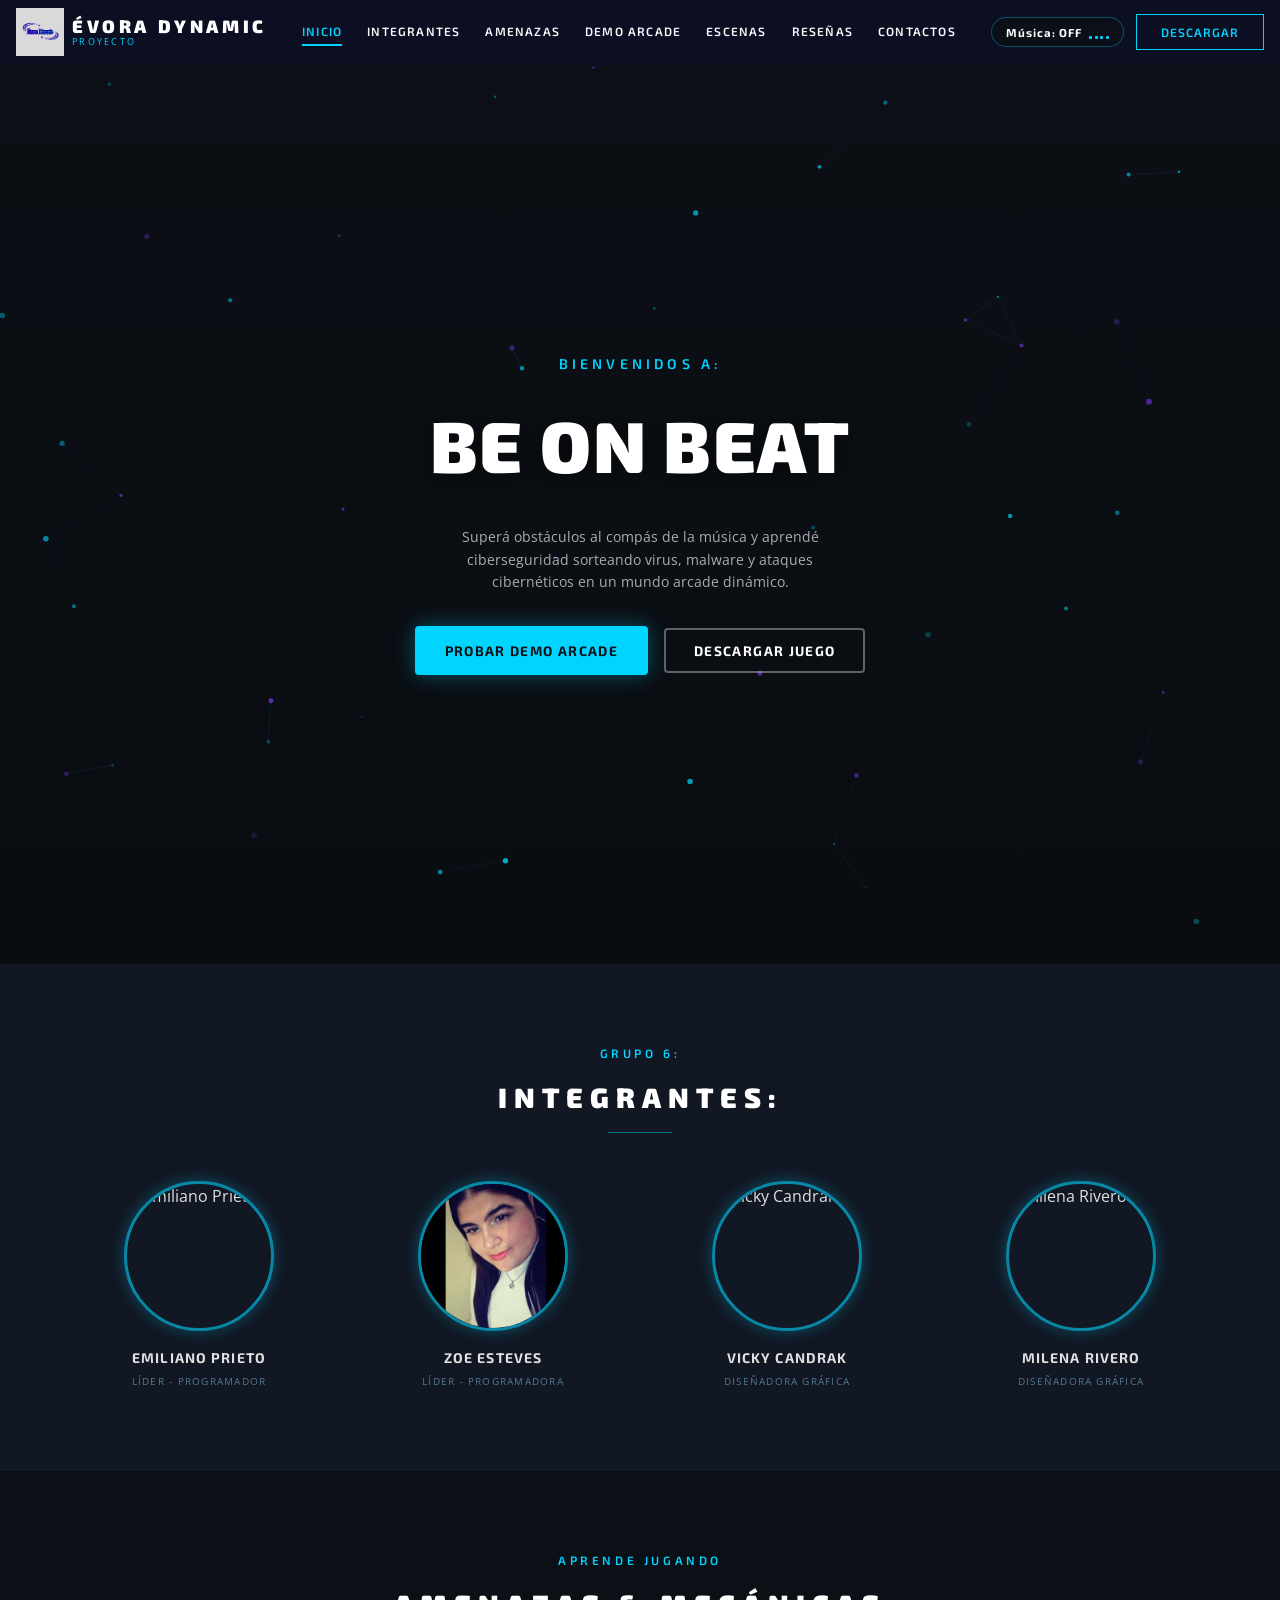
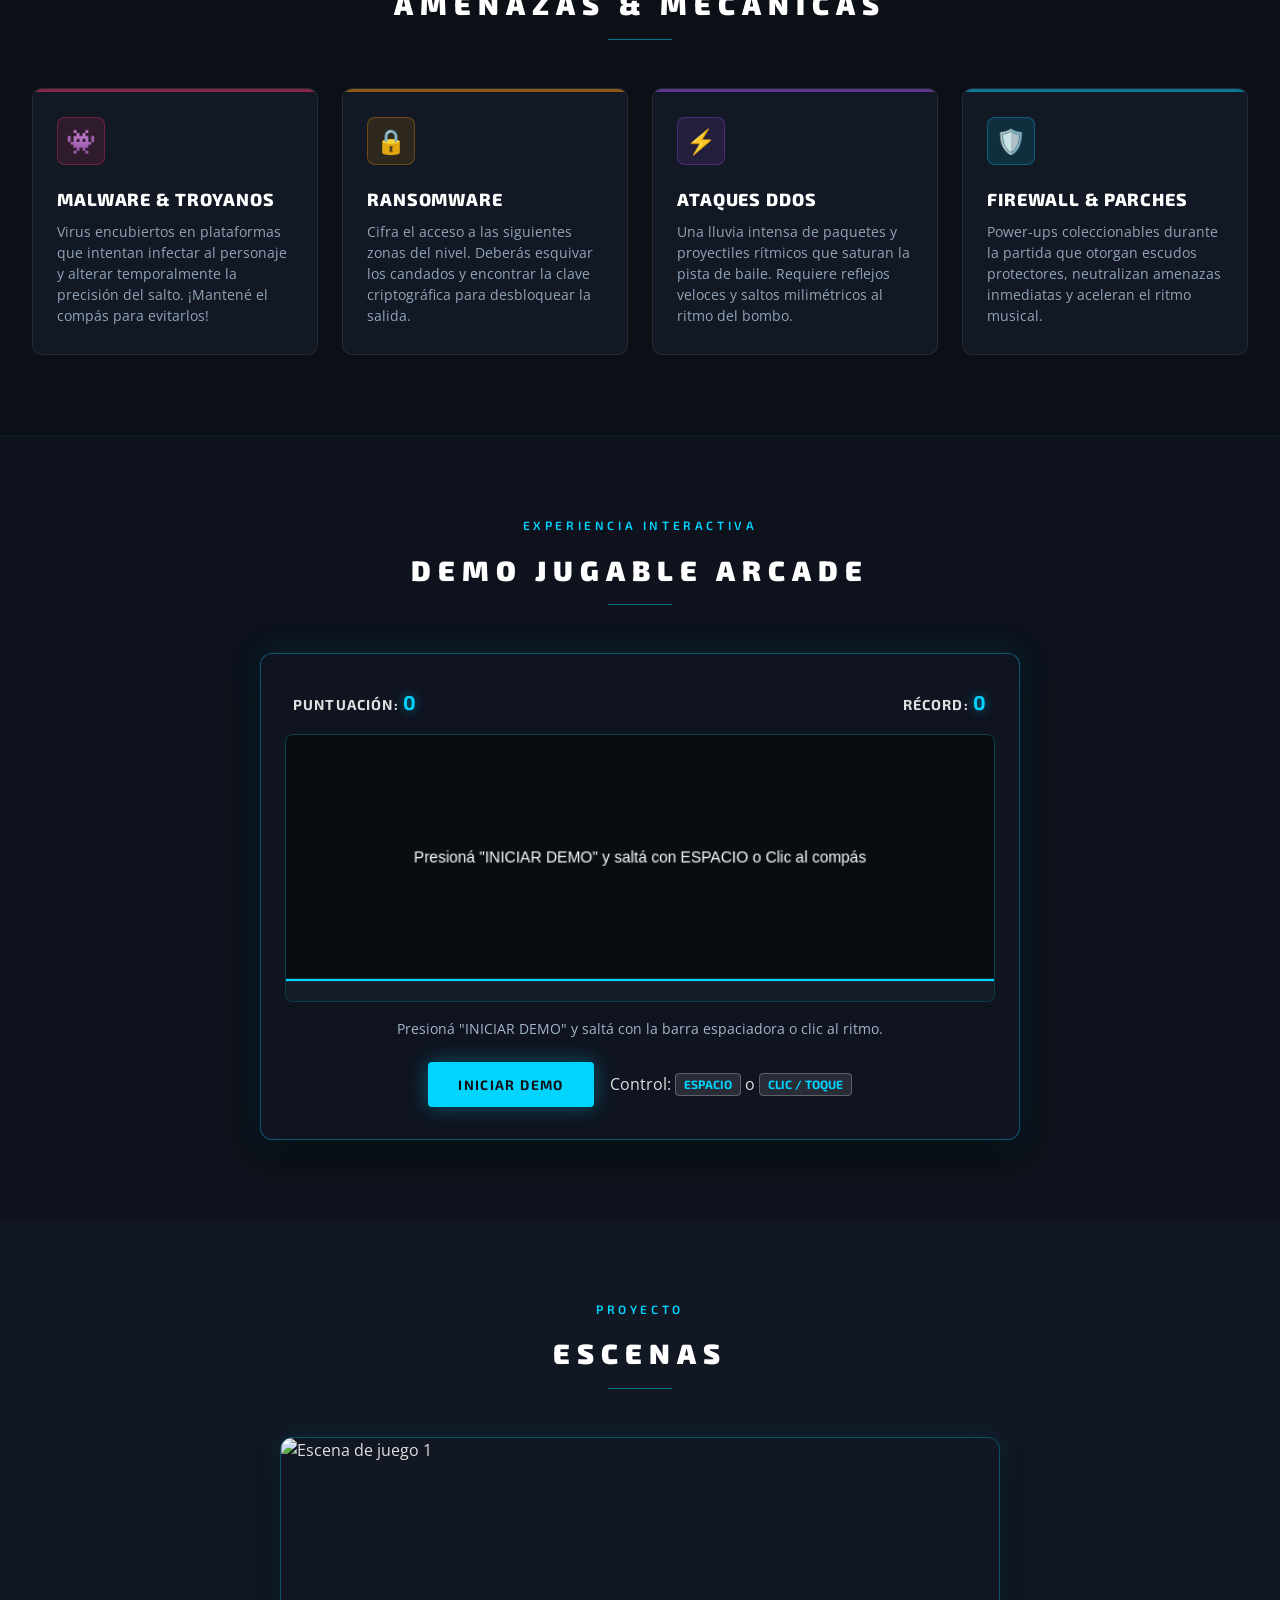
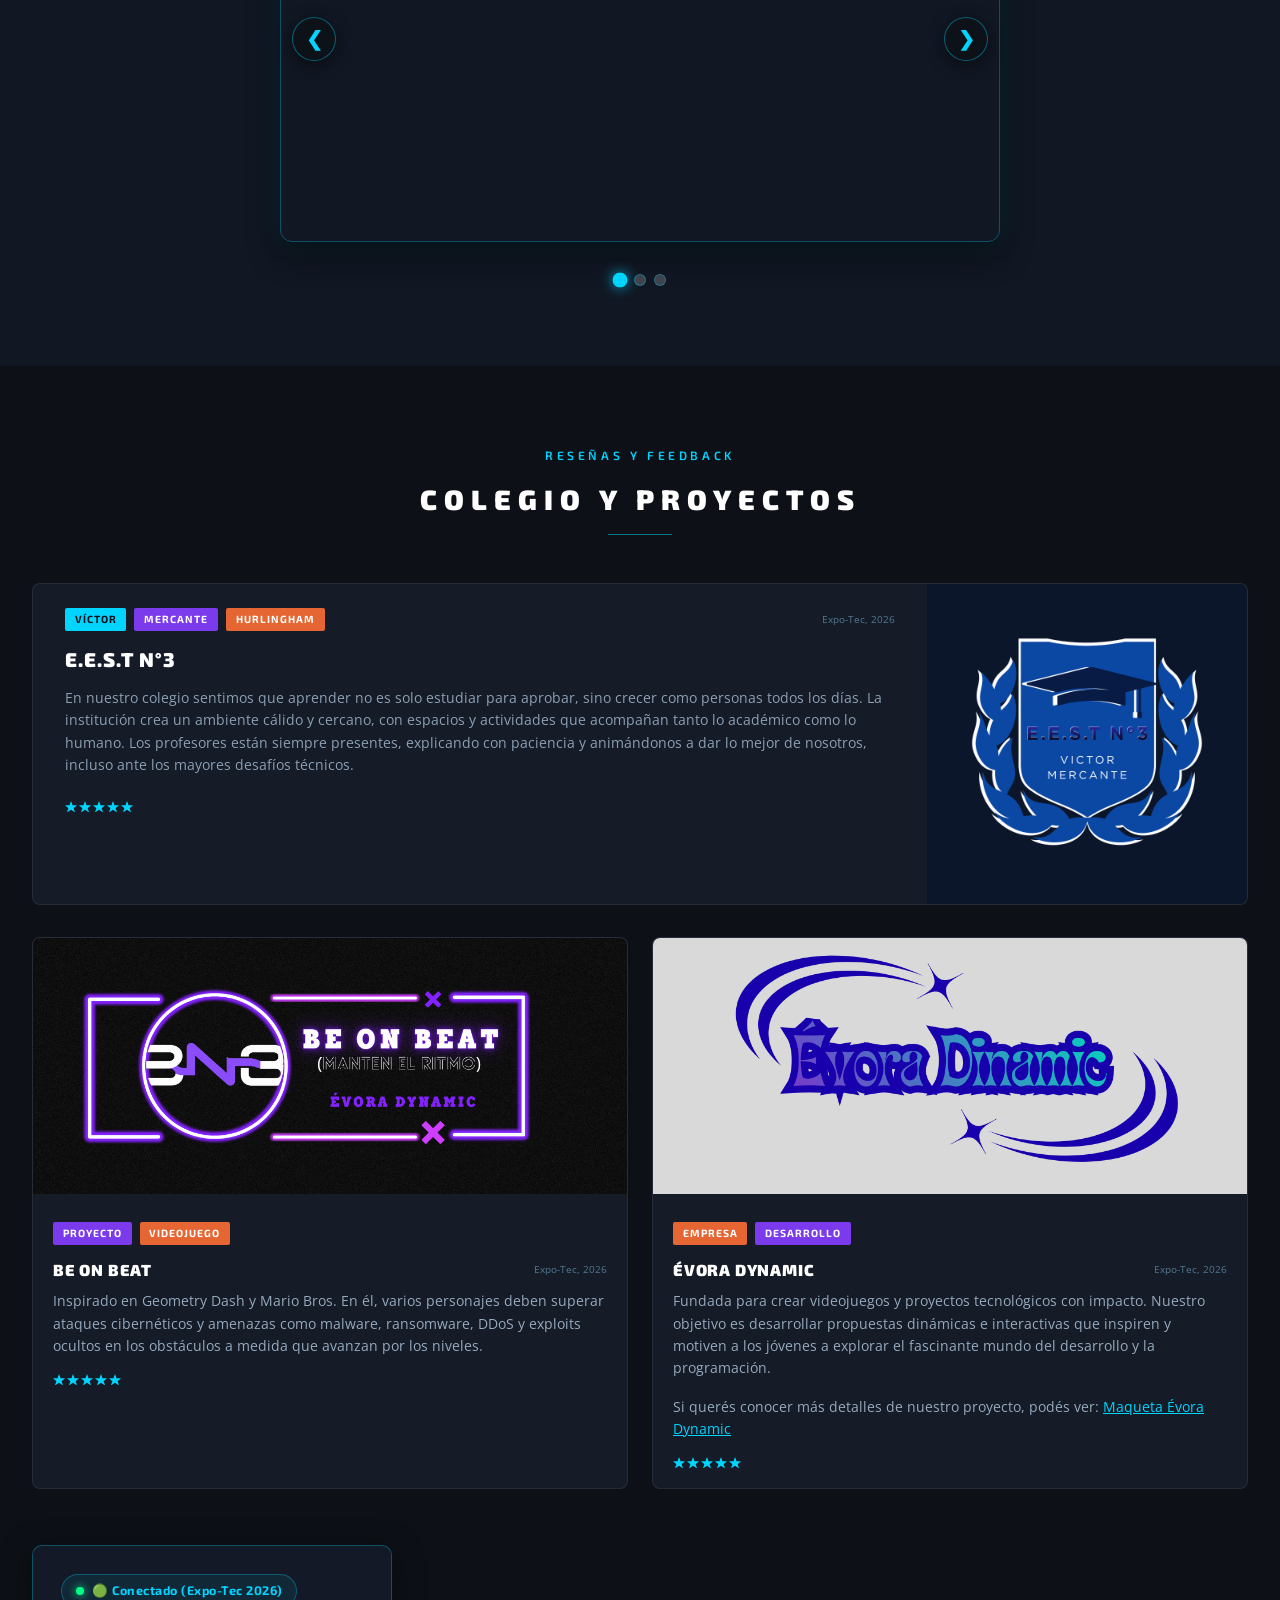
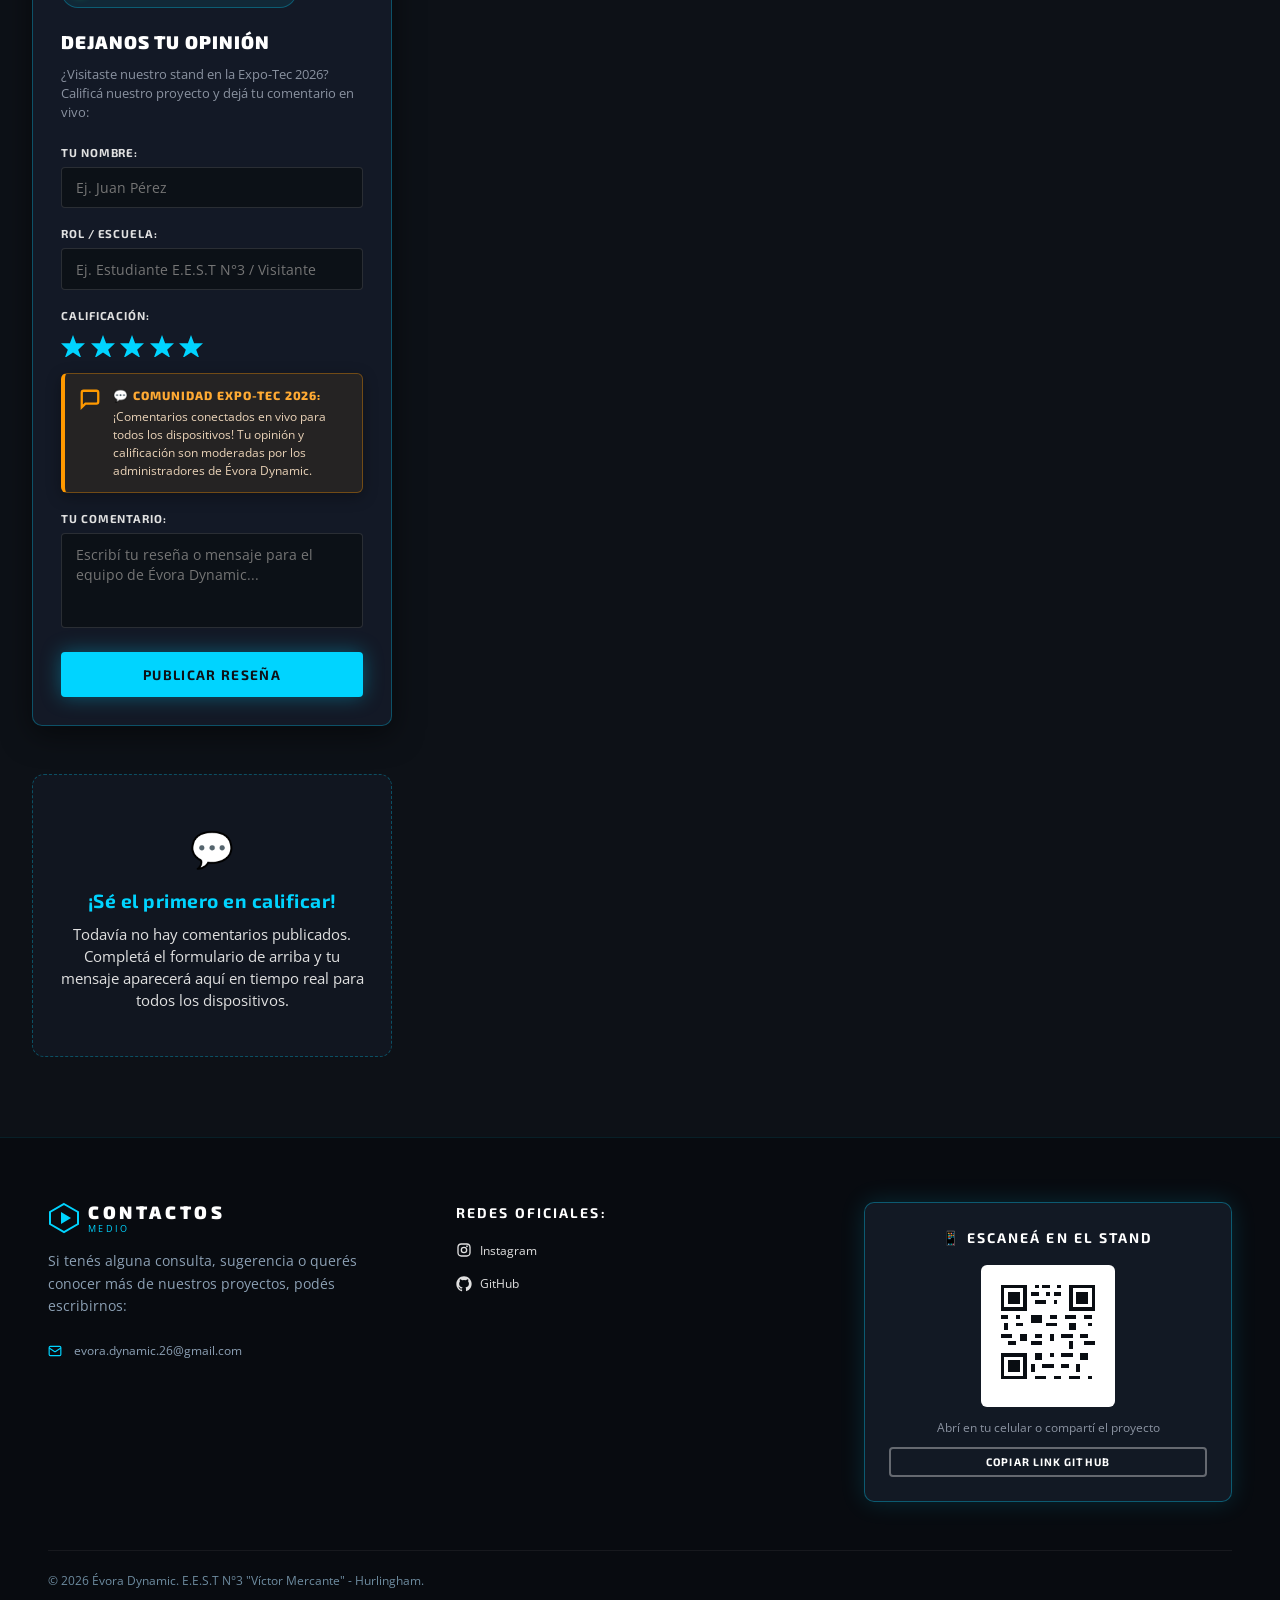
==== commit 0d191b65: "feat: create initial index.html with landing page structure for Be On Beat game" ====
--- a/Evora_Dynamic-web-main/index.html
+++ b/Evora_Dynamic-web-main/index.html
@@ -1,30 +1,38 @@
 <!DOCTYPE html>
 <html lang="es">
+
 <head>
     <meta charset="UTF-8">
     <meta name="viewport" content="width=device-width, initial-scale=1.0">
     <link rel="icon" type="image/png" href="LOGO EMPRESA.png">
     <title>Évora Dynamic | Be On Beat - Expo-Tec 2026</title>
-    
+
     <!-- Metadatos SEO y Open Graph para compartir -->
-    <meta name="description" content="Be On Beat - Videojuego rítmico educativo sobre ciberseguridad desarrollado por Évora Dynamic (E.E.S.T N°3 Hurlingham) para Expo-Tec 2026.">
+    <meta name="description"
+        content="Be On Beat - Videojuego rítmico educativo sobre ciberseguridad desarrollado por Évora Dynamic (E.E.S.T N°3 Hurlingham) para Expo-Tec 2026.">
     <meta property="og:title" content="Évora Dynamic | Be On Beat - Expo-Tec 2026">
-    <meta property="og:description" content="Descubrí Be On Beat, un videojuego de ritmo y plataformas donde aprendés ciberseguridad esquivando malware, ransomware y ataques DDoS.">
+    <meta property="og:description"
+        content="Descubrí Be On Beat, un videojuego de ritmo y plataformas donde aprendés ciberseguridad esquivando malware, ransomware y ataques DDoS.">
     <meta property="og:image" content="Logo - Be On Beat.png">
 
     <link rel="stylesheet" href="Style.css">
     <link rel="preconnect" href="https://fonts.googleapis.com">
     <link rel="preconnect" href="https://fonts.gstatic.com" crossorigin>
-    <link href="https://fonts.googleapis.com/css2?family=Exo+2:ital,wght@0,300;0,400;0,600;0,700;0,800;0,900;1,400&family=Open+Sans:wght@300;400;500;600&display=swap" rel="stylesheet">
+    <link
+        href="https://fonts.googleapis.com/css2?family=Exo+2:ital,wght@0,300;0,400;0,600;0,700;0,800;0,900;1,400&family=Open+Sans:wght@300;400;500;600&display=swap"
+        rel="stylesheet">
 </head>
+
 <body>
     <!-- ============================================
          NAVBAR
          ============================================ -->
     <nav class="navbar" id="navbar">
         <div class="navbar-content">
-            <a href="#home" class="logo" id="navCompanyLogo" title="Évora Dynamic (Clic en el logo para Acceso de Administrador)">
-                <img src="LOGO EMPRESA.png" alt="Logo Évora Dynamic" class="logo-icon-img company-logo-interactive" id="companyLogoNav" style="height: 48px; width: 48px;">
+            <a href="#home" class="logo" id="navCompanyLogo"
+                title="Évora Dynamic (Clic en el logo para Acceso de Administrador)">
+                <img src="LOGO EMPRESA.png" alt="Logo Évora Dynamic" class="logo-icon-img company-logo-interactive"
+                    id="companyLogoNav" style="height: 48px; width: 48px;">
                 <div class="logo-text">
                     <span class="logo-brand">ÉVORA DYNAMIC</span>
                     <span class="logo-subtitle">Proyecto</span>
@@ -73,10 +81,12 @@
                 <a href="#gallery" class="mobile-menu-link">Escenas del Juego</a>
                 <a href="#blog" class="mobile-menu-link">Reseñas y Proyecto</a>
                 <a href="#contacts" class="mobile-menu-link">Contactos & QR</a>
-                <button class="audio-btn mobile-audio-toggle" id="mobileAudioToggleBtn" style="width: 100%; justify-content: center; margin-top: 0.75rem; padding: 0.65rem 1rem;">
+                <button class="audio-btn mobile-audio-toggle" id="mobileAudioToggleBtn"
+                    style="width: 100%; justify-content: center; margin-top: 0.75rem; padding: 0.65rem 1rem;">
                     <span id="mobileAudioStatusText">🎵 Música Beat: OFF</span>
                 </button>
-                <button class="btn-gaming-solid btn-download-trigger" style="width: 100%; margin-top: 0.5rem;">DESCARGAR JUEGO</button>
+                <button class="btn-gaming-solid btn-download-trigger" style="width: 100%; margin-top: 0.5rem;">DESCARGAR
+                    JUEGO</button>
             </div>
         </div>
     </nav>
@@ -90,7 +100,8 @@
             <p class="hero-label">Bienvenidos a:</p>
             <h1 class="hero-title">BE ON BEAT</h1>
             <p class="hero-description">
-                Superá obstáculos al compás de la música y aprendé ciberseguridad sorteando virus, malware y ataques cibernéticos en un mundo arcade dinámico.
+                Superá obstáculos al compás de la música y aprendé ciberseguridad sorteando virus, malware y ataques
+                cibernéticos en un mundo arcade dinámico.
             </p>
             <div class="hero-actions">
                 <a href="#arcade" class="btn-gaming-solid">PROBAR DEMO ARCADE</a>
@@ -170,7 +181,8 @@
                     <div class="threat-icon-box">👾</div>
                     <h3 class="threat-title">Malware & Troyanos</h3>
                     <p class="threat-desc">
-                        Virus encubiertos en plataformas que intentan infectar al personaje y alterar temporalmente la precisión del salto. ¡Mantené el compás para evitarlos!
+                        Virus encubiertos en plataformas que intentan infectar al personaje y alterar temporalmente la
+                        precisión del salto. ¡Mantené el compás para evitarlos!
                     </p>
                 </div>
 
@@ -178,7 +190,8 @@
                     <div class="threat-icon-box">🔒</div>
                     <h3 class="threat-title">Ransomware</h3>
                     <p class="threat-desc">
-                        Cifra el acceso a las siguientes zonas del nivel. Deberás esquivar los candados y encontrar la clave criptográfica para desbloquear la salida.
+                        Cifra el acceso a las siguientes zonas del nivel. Deberás esquivar los candados y encontrar la
+                        clave criptográfica para desbloquear la salida.
                     </p>
                 </div>
 
@@ -186,7 +199,8 @@
                     <div class="threat-icon-box">⚡</div>
                     <h3 class="threat-title">Ataques DDoS</h3>
                     <p class="threat-desc">
-                        Una lluvia intensa de paquetes y proyectiles rítmicos que saturan la pista de baile. Requiere reflejos veloces y saltos milimétricos al ritmo del bombo.
+                        Una lluvia intensa de paquetes y proyectiles rítmicos que saturan la pista de baile. Requiere
+                        reflejos veloces y saltos milimétricos al ritmo del bombo.
                     </p>
                 </div>
 
@@ -194,7 +208,8 @@
                     <div class="threat-icon-box">🛡️</div>
                     <h3 class="threat-title">Firewall & Parches</h3>
                     <p class="threat-desc">
-                        Power-ups coleccionables durante la partida que otorgan escudos protectores, neutralizan amenazas inmediatas y aceleran el ritmo musical.
+                        Power-ups coleccionables durante la partida que otorgan escudos protectores, neutralizan
+                        amenazas inmediatas y aceleran el ritmo musical.
                     </p>
                 </div>
             </div>
@@ -246,14 +261,17 @@
                 <h2 class="section-title">Escenas</h2>
                 <div class="section-divider"></div>
             </div>
-    
+
             <div class="slider-wrapper">
                 <button class="slider-btn prev" id="sliderPrev" aria-label="Escena anterior">&#10094;</button>
                 <div class="slider">
                     <div class="slides">
-                        <img src="https://d2xsxph8kpxj0f.cloudfront.net/310519663700891269/dmwCE3kLKHM7hMLUo2SNt4/game-3-forza-DLq77SA7RTsXVzuGeWvbDe.webp" alt="Escena de juego 1">
-                        <img src="https://d2xsxph8kpxj0f.cloudfront.net/310519663700891269/dmwCE3kLKHM7hMLUo2SNt4/game-1-fifal-4pYrfbudWQqsXYP3TQs9eG.webp" alt="Escena de juego 2">
-                        <img src="https://d2xsxph8kpxj0f.cloudfront.net/310519663700891269/dmwCE3kLKHM7hMLUo2SNt4/hero-gaming-bg-jr9NrYssYtFWR7VLtwVqLR.webp" alt="Escena de juego 3">
+                        <img src="https://d2xsxph8kpxj0f.cloudfront.net/310519663700891269/dmwCE3kLKHM7hMLUo2SNt4/game-3-forza-DLq77SA7RTsXVzuGeWvbDe.webp"
+                            alt="Escena de juego 1">
+                        <img src="https://d2xsxph8kpxj0f.cloudfront.net/310519663700891269/dmwCE3kLKHM7hMLUo2SNt4/game-1-fifal-4pYrfbudWQqsXYP3TQs9eG.webp"
+                            alt="Escena de juego 2">
+                        <img src="https://d2xsxph8kpxj0f.cloudfront.net/310519663700891269/dmwCE3kLKHM7hMLUo2SNt4/hero-gaming-bg-jr9NrYssYtFWR7VLtwVqLR.webp"
+                            alt="Escena de juego 3">
                     </div>
                 </div>
                 <button class="slider-btn next" id="sliderNext" aria-label="Siguiente escena">&#10095;</button>
@@ -283,18 +301,42 @@
                         <span class="post-date">Expo-Tec, 2026</span>
                     </div>
                     <h3 class="post-title">E.E.S.T N°3</h3>
-                    
+
                     <p class="post-body">
-                        En nuestro colegio sentimos que aprender no es solo estudiar para aprobar, sino crecer como personas todos los días. La institución crea un ambiente cálido y cercano, con espacios y actividades que acompañan tanto lo académico como lo humano. Los profesores están siempre presentes, explicando con paciencia y animándonos a dar lo mejor de nosotros, incluso ante los mayores desafíos técnicos.
+                        En nuestro colegio sentimos que aprender no es solo estudiar para aprobar, sino crecer como
+                        personas todos los días. La institución crea un ambiente cálido y cercano, con espacios y
+                        actividades que acompañan tanto lo académico como lo humano. Los profesores están siempre
+                        presentes, explicando con paciencia y animándonos a dar lo mejor de nosotros, incluso ante los
+                        mayores desafíos técnicos.
                     </p>
 
                     <div class="post-footer">
                         <div class="star-rating" title="5 de 5 estrellas">
-                            <svg class="star" viewBox="0 0 24 24" fill="currentColor"><polygon points="12 2 15.09 10.26 24 10.27 17.18 16.70 20.27 25 12 19.54 3.73 25 6.82 16.70 0 10.27 8.91 10.26 12 2"></polygon></svg>
-                            <svg class="star" viewBox="0 0 24 24" fill="currentColor"><polygon points="12 2 15.09 10.26 24 10.27 17.18 16.70 20.27 25 12 19.54 3.73 25 6.82 16.70 0 10.27 8.91 10.26 12 2"></polygon></svg>
-                            <svg class="star" viewBox="0 0 24 24" fill="currentColor"><polygon points="12 2 15.09 10.26 24 10.27 17.18 16.70 20.27 25 12 19.54 3.73 25 6.82 16.70 0 10.27 8.91 10.26 12 2"></polygon></svg>
-                            <svg class="star" viewBox="0 0 24 24" fill="currentColor"><polygon points="12 2 15.09 10.26 24 10.27 17.18 16.70 20.27 25 12 19.54 3.73 25 6.82 16.70 0 10.27 8.91 10.26 12 2"></polygon></svg>
-                            <svg class="star" viewBox="0 0 24 24" fill="currentColor"><polygon points="12 2 15.09 10.26 24 10.27 17.18 16.70 20.27 25 12 19.54 3.73 25 6.82 16.70 0 10.27 8.91 10.26 12 2"></polygon></svg>
+                            <svg class="star" viewBox="0 0 24 24" fill="currentColor">
+                                <polygon
+                                    points="12 2 15.09 10.26 24 10.27 17.18 16.70 20.27 25 12 19.54 3.73 25 6.82 16.70 0 10.27 8.91 10.26 12 2">
+                                </polygon>
+                            </svg>
+                            <svg class="star" viewBox="0 0 24 24" fill="currentColor">
+                                <polygon
+                                    points="12 2 15.09 10.26 24 10.27 17.18 16.70 20.27 25 12 19.54 3.73 25 6.82 16.70 0 10.27 8.91 10.26 12 2">
+                                </polygon>
+                            </svg>
+                            <svg class="star" viewBox="0 0 24 24" fill="currentColor">
+                                <polygon
+                                    points="12 2 15.09 10.26 24 10.27 17.18 16.70 20.27 25 12 19.54 3.73 25 6.82 16.70 0 10.27 8.91 10.26 12 2">
+                                </polygon>
+                            </svg>
+                            <svg class="star" viewBox="0 0 24 24" fill="currentColor">
+                                <polygon
+                                    points="12 2 15.09 10.26 24 10.27 17.18 16.70 20.27 25 12 19.54 3.73 25 6.82 16.70 0 10.27 8.91 10.26 12 2">
+                                </polygon>
+                            </svg>
+                            <svg class="star" viewBox="0 0 24 24" fill="currentColor">
+                                <polygon
+                                    points="12 2 15.09 10.26 24 10.27 17.18 16.70 20.27 25 12 19.54 3.73 25 6.82 16.70 0 10.27 8.91 10.26 12 2">
+                                </polygon>
+                            </svg>
                         </div>
                     </div>
                 </div>
@@ -315,22 +357,46 @@
                             <span class="blog-card-date">Expo-Tec, 2026</span>
                         </div>
                         <p class="blog-card-excerpt">
-                            Inspirado en Geometry Dash y Mario Bros. En él, varios personajes deben superar ataques cibernéticos y amenazas como malware, ransomware, DDoS y exploits ocultos en los obstáculos a medida que avanzan por los niveles.
+                            Inspirado en Geometry Dash y Mario Bros. En él, varios personajes deben superar ataques
+                            cibernéticos y amenazas como malware, ransomware, DDoS y exploits ocultos en los obstáculos
+                            a medida que avanzan por los niveles.
                         </p>
                         <div class="blog-card-footer">
                             <div class="star-rating" title="5 de 5 estrellas">
-                                <svg class="star" viewBox="0 0 24 24" fill="currentColor"><polygon points="12 2 15.09 10.26 24 10.27 17.18 16.70 20.27 25 12 19.54 3.73 25 6.82 16.70 0 10.27 8.91 10.26 12 2"></polygon></svg>
-                                <svg class="star" viewBox="0 0 24 24" fill="currentColor"><polygon points="12 2 15.09 10.26 24 10.27 17.18 16.70 20.27 25 12 19.54 3.73 25 6.82 16.70 0 10.27 8.91 10.26 12 2"></polygon></svg>
-                                <svg class="star" viewBox="0 0 24 24" fill="currentColor"><polygon points="12 2 15.09 10.26 24 10.27 17.18 16.70 20.27 25 12 19.54 3.73 25 6.82 16.70 0 10.27 8.91 10.26 12 2"></polygon></svg>
-                                <svg class="star" viewBox="0 0 24 24" fill="currentColor"><polygon points="12 2 15.09 10.26 24 10.27 17.18 16.70 20.27 25 12 19.54 3.73 25 6.82 16.70 0 10.27 8.91 10.26 12 2"></polygon></svg>
-                                <svg class="star" viewBox="0 0 24 24" fill="currentColor"><polygon points="12 2 15.09 10.26 24 10.27 17.18 16.70 20.27 25 12 19.54 3.73 25 6.82 16.70 0 10.27 8.91 10.26 12 2"></polygon></svg>
+                                <svg class="star" viewBox="0 0 24 24" fill="currentColor">
+                                    <polygon
+                                        points="12 2 15.09 10.26 24 10.27 17.18 16.70 20.27 25 12 19.54 3.73 25 6.82 16.70 0 10.27 8.91 10.26 12 2">
+                                    </polygon>
+                                </svg>
+                                <svg class="star" viewBox="0 0 24 24" fill="currentColor">
+                                    <polygon
+                                        points="12 2 15.09 10.26 24 10.27 17.18 16.70 20.27 25 12 19.54 3.73 25 6.82 16.70 0 10.27 8.91 10.26 12 2">
+                                    </polygon>
+                                </svg>
+                                <svg class="star" viewBox="0 0 24 24" fill="currentColor">
+                                    <polygon
+                                        points="12 2 15.09 10.26 24 10.27 17.18 16.70 20.27 25 12 19.54 3.73 25 6.82 16.70 0 10.27 8.91 10.26 12 2">
+                                    </polygon>
+                                </svg>
+                                <svg class="star" viewBox="0 0 24 24" fill="currentColor">
+                                    <polygon
+                                        points="12 2 15.09 10.26 24 10.27 17.18 16.70 20.27 25 12 19.54 3.73 25 6.82 16.70 0 10.27 8.91 10.26 12 2">
+                                    </polygon>
+                                </svg>
+                                <svg class="star" viewBox="0 0 24 24" fill="currentColor">
+                                    <polygon
+                                        points="12 2 15.09 10.26 24 10.27 17.18 16.70 20.27 25 12 19.54 3.73 25 6.82 16.70 0 10.27 8.91 10.26 12 2">
+                                    </polygon>
+                                </svg>
                             </div>
                         </div>
                     </div>
                 </div>
 
                 <div class="blog-card">
-                    <img src="LOGO EMPRESA.png" alt="Logo de Évora Dynamic" class="blog-card-image company-logo-interactive" id="companyLogoBlog" title="Logo de Évora Dynamic (Clic para Acceso de Administrador)">
+                    <img src="LOGO EMPRESA.png" alt="Logo de Évora Dynamic"
+                        class="blog-card-image company-logo-interactive" id="companyLogoBlog"
+                        title="Logo de Évora Dynamic (Clic para Acceso de Administrador)">
                     <div class="blog-card-content">
                         <div class="post-tags" style="margin-bottom: 0.75rem;">
                             <span class="tag-badge tag-action">Empresa</span>
@@ -341,18 +407,42 @@
                             <span class="blog-card-date">Expo-Tec, 2026</span>
                         </div>
                         <p class="blog-card-excerpt">
-                            Fundada para crear videojuegos y proyectos tecnológicos con impacto. Nuestro objetivo es desarrollar propuestas dinámicas e interactivas que inspiren y motiven a los jóvenes a explorar el fascinante mundo del desarrollo y la programación.
+                            Fundada para crear videojuegos y proyectos tecnológicos con impacto. Nuestro objetivo es
+                            desarrollar propuestas dinámicas e interactivas que inspiren y motiven a los jóvenes a
+                            explorar el fascinante mundo del desarrollo y la programación.
                         </p>
                         <p class="blog-card-excerpt">
-                            Si querés conocer más detalles de nuestro proyecto, podés ver: <a href="pag web rial.png" target="_blank" style="color: var(--cyan-primary); text-decoration: underline;">Maqueta Évora Dynamic</a>
+                            Si querés conocer más detalles de nuestro proyecto, podés ver: <a href="pag web rial.png"
+                                target="_blank" style="color: var(--cyan-primary); text-decoration: underline;">Maqueta
+                                Évora Dynamic</a>
                         </p>
                         <div class="blog-card-footer">
                             <div class="star-rating" title="5 de 5 estrellas">
-                                <svg class="star" viewBox="0 0 24 24" fill="currentColor"><polygon points="12 2 15.09 10.26 24 10.27 17.18 16.70 20.27 25 12 19.54 3.73 25 6.82 16.70 0 10.27 8.91 10.26 12 2"></polygon></svg>
-                                <svg class="star" viewBox="0 0 24 24" fill="currentColor"><polygon points="12 2 15.09 10.26 24 10.27 17.18 16.70 20.27 25 12 19.54 3.73 25 6.82 16.70 0 10.27 8.91 10.26 12 2"></polygon></svg>
-                                <svg class="star" viewBox="0 0 24 24" fill="currentColor"><polygon points="12 2 15.09 10.26 24 10.27 17.18 16.70 20.27 25 12 19.54 3.73 25 6.82 16.70 0 10.27 8.91 10.26 12 2"></polygon></svg>
-                                <svg class="star" viewBox="0 0 24 24" fill="currentColor"><polygon points="12 2 15.09 10.26 24 10.27 17.18 16.70 20.27 25 12 19.54 3.73 25 6.82 16.70 0 10.27 8.91 10.26 12 2"></polygon></svg>
-                                <svg class="star" viewBox="0 0 24 24" fill="currentColor"><polygon points="12 2 15.09 10.26 24 10.27 17.18 16.70 20.27 25 12 19.54 3.73 25 6.82 16.70 0 10.27 8.91 10.26 12 2"></polygon></svg>
+                                <svg class="star" viewBox="0 0 24 24" fill="currentColor">
+                                    <polygon
+                                        points="12 2 15.09 10.26 24 10.27 17.18 16.70 20.27 25 12 19.54 3.73 25 6.82 16.70 0 10.27 8.91 10.26 12 2">
+                                    </polygon>
+                                </svg>
+                                <svg class="star" viewBox="0 0 24 24" fill="currentColor">
+                                    <polygon
+                                        points="12 2 15.09 10.26 24 10.27 17.18 16.70 20.27 25 12 19.54 3.73 25 6.82 16.70 0 10.27 8.91 10.26 12 2">
+                                    </polygon>
+                                </svg>
+                                <svg class="star" viewBox="0 0 24 24" fill="currentColor">
+                                    <polygon
+                                        points="12 2 15.09 10.26 24 10.27 17.18 16.70 20.27 25 12 19.54 3.73 25 6.82 16.70 0 10.27 8.91 10.26 12 2">
+                                    </polygon>
+                                </svg>
+                                <svg class="star" viewBox="0 0 24 24" fill="currentColor">
+                                    <polygon
+                                        points="12 2 15.09 10.26 24 10.27 17.18 16.70 20.27 25 12 19.54 3.73 25 6.82 16.70 0 10.27 8.91 10.26 12 2">
+                                    </polygon>
+                                </svg>
+                                <svg class="star" viewBox="0 0 24 24" fill="currentColor">
+                                    <polygon
+                                        points="12 2 15.09 10.26 24 10.27 17.18 16.70 20.27 25 12 19.54 3.73 25 6.82 16.70 0 10.27 8.91 10.26 12 2">
+                                    </polygon>
+                                </svg>
                             </div>
                         </div>
                     </div>
@@ -368,25 +458,48 @@
                     </div>
                     <h3 class="review-form-title">Dejanos tu Opinión</h3>
                     <p class="review-form-desc">
-                        ¿Visitaste nuestro stand en la Expo-Tec 2026? Calificá nuestro proyecto y dejá tu comentario en vivo:
+                        ¿Visitaste nuestro stand en la Expo-Tec 2026? Calificá nuestro proyecto y dejá tu comentario en
+                        vivo:
                     </p>
                     <form id="reviewForm">
                         <div class="form-group">
                             <label class="form-label" for="reviewerName">Tu Nombre:</label>
-                            <input type="text" class="form-input" id="reviewerName" placeholder="Ej. Juan Pérez" required>
+                            <input type="text" class="form-input" id="reviewerName" placeholder="Ej. Juan Pérez"
+                                required>
                         </div>
                         <div class="form-group">
                             <label class="form-label" for="reviewerRole">Rol / Escuela:</label>
-                            <input type="text" class="form-input" id="reviewerRole" placeholder="Ej. Estudiante E.E.S.T N°3 / Visitante">
+                            <input type="text" class="form-input" id="reviewerRole"
+                                placeholder="Ej. Estudiante E.E.S.T N°3 / Visitante">
                         </div>
                         <div class="form-group">
                             <label class="form-label">Calificación:</label>
                             <div class="interactive-stars" id="interactiveStars">
-                                <svg class="interactive-star active" viewBox="0 0 24 24" fill="currentColor"><polygon points="12 2 15.09 10.26 24 10.27 17.18 16.70 20.27 25 12 19.54 3.73 25 6.82 16.70 0 10.27 8.91 10.26 12 2"></polygon></svg>
-                                <svg class="interactive-star active" viewBox="0 0 24 24" fill="currentColor"><polygon points="12 2 15.09 10.26 24 10.27 17.18 16.70 20.27 25 12 19.54 3.73 25 6.82 16.70 0 10.27 8.91 10.26 12 2"></polygon></svg>
-                                <svg class="interactive-star active" viewBox="0 0 24 24" fill="currentColor"><polygon points="12 2 15.09 10.26 24 10.27 17.18 16.70 20.27 25 12 19.54 3.73 25 6.82 16.70 0 10.27 8.91 10.26 12 2"></polygon></svg>
-                                <svg class="interactive-star active" viewBox="0 0 24 24" fill="currentColor"><polygon points="12 2 15.09 10.26 24 10.27 17.18 16.70 20.27 25 12 19.54 3.73 25 6.82 16.70 0 10.27 8.91 10.26 12 2"></polygon></svg>
-                                <svg class="interactive-star active" viewBox="0 0 24 24" fill="currentColor"><polygon points="12 2 15.09 10.26 24 10.27 17.18 16.70 20.27 25 12 19.54 3.73 25 6.82 16.70 0 10.27 8.91 10.26 12 2"></polygon></svg>
+                                <svg class="interactive-star active" viewBox="0 0 24 24" fill="currentColor">
+                                    <polygon
+                                        points="12 2 15.09 10.26 24 10.27 17.18 16.70 20.27 25 12 19.54 3.73 25 6.82 16.70 0 10.27 8.91 10.26 12 2">
+                                    </polygon>
+                                </svg>
+                                <svg class="interactive-star active" viewBox="0 0 24 24" fill="currentColor">
+                                    <polygon
+                                        points="12 2 15.09 10.26 24 10.27 17.18 16.70 20.27 25 12 19.54 3.73 25 6.82 16.70 0 10.27 8.91 10.26 12 2">
+                                    </polygon>
+                                </svg>
+                                <svg class="interactive-star active" viewBox="0 0 24 24" fill="currentColor">
+                                    <polygon
+                                        points="12 2 15.09 10.26 24 10.27 17.18 16.70 20.27 25 12 19.54 3.73 25 6.82 16.70 0 10.27 8.91 10.26 12 2">
+                                    </polygon>
+                                </svg>
+                                <svg class="interactive-star active" viewBox="0 0 24 24" fill="currentColor">
+                                    <polygon
+                                        points="12 2 15.09 10.26 24 10.27 17.18 16.70 20.27 25 12 19.54 3.73 25 6.82 16.70 0 10.27 8.91 10.26 12 2">
+                                    </polygon>
+                                </svg>
+                                <svg class="interactive-star active" viewBox="0 0 24 24" fill="currentColor">
+                                    <polygon
+                                        points="12 2 15.09 10.26 24 10.27 17.18 16.70 20.27 25 12 19.54 3.73 25 6.82 16.70 0 10.27 8.91 10.26 12 2">
+                                    </polygon>
+                                </svg>
                             </div>
                             <input type="hidden" id="selectedRating" value="5">
                         </div>
@@ -394,21 +507,25 @@
                         <!-- Alerta informativa de la comunidad -->
                         <div class="comment-warning-banner">
                             <div class="warning-banner-icon">
-                                <svg width="22" height="22" viewBox="0 0 24 24" fill="none" stroke="currentColor" stroke-width="2.5">
+                                <svg width="22" height="22" viewBox="0 0 24 24" fill="none" stroke="currentColor"
+                                    stroke-width="2.5">
                                     <path d="M21 15a2 2 0 0 1-2 2H7l-4 4V5a2 2 0 0 1 2-2h14a2 2 0 0 1 2 2z"></path>
                                 </svg>
                             </div>
                             <div class="warning-banner-body">
                                 <span class="warning-banner-title">💬 COMUNIDAD EXPO-TEC 2026:</span>
                                 <p class="warning-banner-desc">
-                                    ¡Comentarios conectados en vivo para todos los dispositivos! Tu opinión y calificación son moderadas por los administradores de Évora Dynamic.
+                                    ¡Comentarios conectados en vivo para todos los dispositivos! Tu opinión y
+                                    calificación son moderadas por los administradores de Évora Dynamic.
                                 </p>
                             </div>
                         </div>
 
                         <div class="form-group">
                             <label class="form-label" for="reviewerComment">Tu Comentario:</label>
-                            <textarea class="form-textarea" id="reviewerComment" rows="3" placeholder="Escribí tu reseña o mensaje para el equipo de Évora Dynamic..." required></textarea>
+                            <textarea class="form-textarea" id="reviewerComment" rows="3"
+                                placeholder="Escribí tu reseña o mensaje para el equipo de Évora Dynamic..."
+                                required></textarea>
                         </div>
                         <button type="submit" class="btn-gaming-solid" style="width: 100%;">PUBLICAR RESEÑA</button>
                         <div class="success-notice" id="reviewSuccessNotice">
@@ -438,8 +555,9 @@
                     <div>
                         <div class="footer-brand">
                             <svg class="footer-brand-icon" viewBox="0 0 32 32" fill="none">
-                                <polygon points="16,2 30,10 30,22 16,30 2,22 2,10" fill="none" stroke="#00d4ff" stroke-width="2"/>
-                                <polygon points="13,10 23,16 13,22" fill="#00d4ff"/>
+                                <polygon points="16,2 30,10 30,22 16,30 2,22 2,10" fill="none" stroke="#00d4ff"
+                                    stroke-width="2" />
+                                <polygon points="13,10 23,16 13,22" fill="#00d4ff" />
                             </svg>
                             <div class="footer-brand-text">
                                 <span class="footer-brand-name">CONTACTOS</span>
@@ -447,11 +565,13 @@
                             </div>
                         </div>
                         <p class="footer-description">
-                            Si tenés alguna consulta, sugerencia o querés conocer más de nuestros proyectos, podés escribirnos:
+                            Si tenés alguna consulta, sugerencia o querés conocer más de nuestros proyectos, podés
+                            escribirnos:
                         </p>
                         <div class="footer-contact">
                             <div class="contact-item">
-                                <svg class="contact-icon" viewBox="0 0 24 24" fill="none" stroke="currentColor" stroke-width="2">
+                                <svg class="contact-icon" viewBox="0 0 24 24" fill="none" stroke="currentColor"
+                                    stroke-width="2">
                                     <rect x="2" y="4" width="20" height="16" rx="2"></rect>
                                     <path d="m22 7-8.97 5.7a1.94 1.94 0 0 1-2.06 0L2 7"></path>
                                 </svg>
@@ -465,9 +585,11 @@
                         <h4>REDES OFICIALES:</h4>
                         <ul class="social-list">
                             <li>
-                                <a href="https://www.instagram.com/evora_dynamic/?hl=es" target="_blank" class="social-link">
+                                <a href="https://www.instagram.com/evora_dynamic/?hl=es" target="_blank"
+                                    class="social-link">
                                     <svg width="16" height="16" viewBox="0 0 24 24" fill="currentColor">
-                                        <path d="M7.75 2C4.57 2 2 4.57 2 7.75v8.5C2 19.43 4.57 22 7.75 22h8.5C19.43 22 22 19.43 22 16.25v-8.5C22 4.57 19.43 2 16.25 2h-8.5zm0 2h8.5A3.75 3.75 0 0120 7.75v8.5A3.75 3.75 0 0116.25 20h-8.5A3.75 3.75 0 014 16.25v-8.5A3.75 3.75 0 017.75 4zm8.75 1a1.25 1.25 0 100 2.5 1.25 1.25 0 000-2.5zM12 7a5 5 0 100 10 5 5 0 000-10zm0 2a3 3 0 110 6 3 3 0 010-6z"/>
+                                        <path
+                                            d="M7.75 2C4.57 2 2 4.57 2 7.75v8.5C2 19.43 4.57 22 7.75 22h8.5C19.43 22 22 19.43 22 16.25v-8.5C22 4.57 19.43 2 16.25 2h-8.5zm0 2h8.5A3.75 3.75 0 0120 7.75v8.5A3.75 3.75 0 0116.25 20h-8.5A3.75 3.75 0 014 16.25v-8.5A3.75 3.75 0 017.75 4zm8.75 1a1.25 1.25 0 100 2.5 1.25 1.25 0 000-2.5zM12 7a5 5 0 100 10 5 5 0 000-10zm0 2a3 3 0 110 6 3 3 0 010-6z" />
                                     </svg>
                                     <span>Instagram</span>
                                 </a>
@@ -475,7 +597,8 @@
                             <li>
                                 <a href="https://github.com/evoradynamic26" target="_blank" class="social-link">
                                     <svg width="16" height="16" viewBox="0 0 24 24" fill="currentColor">
-                                        <path d="M12 .5C5.65.5.5 5.65.5 12c0 5.08 3.29 9.39 7.86 10.91.58.11.79-.25.79-.56v-2.17c-3.2.7-3.88-1.54-3.88-1.54-.52-1.33-1.28-1.68-1.28-1.68-1.05-.71.08-.7.08-.7 1.16.08 1.77 1.19 1.77 1.19 1.03 1.76 2.69 1.25 3.35.96.1-.75.4-1.25.73-1.54-2.55-.29-5.23-1.28-5.23-5.69 0-1.26.45-2.29 1.18-3.09-.12-.29-.51-1.46.11-3.05 0 0 .97-.31 3.18 1.18a10.98 10.98 0 015.79 0c2.21-1.49 3.18-1.18 3.18-1.18.62 1.59.23 2.76.11 3.05.73.8 1.18 1.83 1.18 3.09 0 4.42-2.68 5.39-5.24 5.68.41.35.78 1.05.78 2.12v3.14c0 .31.21.67.8.56A11.5 11.5 0 0023.5 12C23.5 5.65 18.35.5 12 .5z"/>
+                                        <path
+                                            d="M12 .5C5.65.5.5 5.65.5 12c0 5.08 3.29 9.39 7.86 10.91.58.11.79-.25.79-.56v-2.17c-3.2.7-3.88-1.54-3.88-1.54-.52-1.33-1.28-1.68-1.28-1.68-1.05-.71.08-.7.08-.7 1.16.08 1.77 1.19 1.77 1.19 1.03 1.76 2.69 1.25 3.35.96.1-.75.4-1.25.73-1.54-2.55-.29-5.23-1.28-5.23-5.69 0-1.26.45-2.29 1.18-3.09-.12-.29-.51-1.46.11-3.05 0 0 .97-.31 3.18 1.18a10.98 10.98 0 015.79 0c2.21-1.49 3.18-1.18 3.18-1.18.62 1.59.23 2.76.11 3.05.73.8 1.18 1.83 1.18 3.09 0 4.42-2.68 5.39-5.24 5.68.41.35.78 1.05.78 2.12v3.14c0 .31.21.67.8.56A11.5 11.5 0 0023.5 12C23.5 5.65 18.35.5 12 .5z" />
                                     </svg>
                                     <span>GitHub</span>
                                 </a>
@@ -489,75 +612,76 @@
                         <div class="qr-box">
                             <!-- SVG QR Code Vectorial -->
                             <svg width="110" height="110" viewBox="0 0 29 29" shape-rendering="crispEdges">
-                                <rect width="29" height="29" fill="#ffffff"/>
+                                <rect width="29" height="29" fill="#ffffff" />
                                 <!-- Patrón de esquinas (Finders) -->
-                                <rect x="2" y="2" width="7" height="7" fill="#090d12"/>
-                                <rect x="3" y="3" width="5" height="5" fill="#ffffff"/>
-                                <rect x="4" y="4" width="3" height="3" fill="#090d12"/>
-                                
-                                <rect x="20" y="2" width="7" height="7" fill="#090d12"/>
-                                <rect x="21" y="3" width="5" height="5" fill="#ffffff"/>
-                                <rect x="22" y="4" width="3" height="3" fill="#090d12"/>
-
-                                <rect x="2" y="20" width="7" height="7" fill="#090d12"/>
-                                <rect x="3" y="21" width="5" height="5" fill="#ffffff"/>
-                                <rect x="4" y="22" width="3" height="3" fill="#090d12"/>
+                                <rect x="2" y="2" width="7" height="7" fill="#090d12" />
+                                <rect x="3" y="3" width="5" height="5" fill="#ffffff" />
+                                <rect x="4" y="4" width="3" height="3" fill="#090d12" />
+
+                                <rect x="20" y="2" width="7" height="7" fill="#090d12" />
+                                <rect x="21" y="3" width="5" height="5" fill="#ffffff" />
+                                <rect x="22" y="4" width="3" height="3" fill="#090d12" />
+
+                                <rect x="2" y="20" width="7" height="7" fill="#090d12" />
+                                <rect x="3" y="21" width="5" height="5" fill="#ffffff" />
+                                <rect x="4" y="22" width="3" height="3" fill="#090d12" />
 
                                 <!-- Módulos de datos -->
-                                <rect x="11" y="2" width="1" height="1" fill="#090d12"/>
-                                <rect x="13" y="2" width="2" height="1" fill="#090d12"/>
-                                <rect x="17" y="2" width="1" height="1" fill="#090d12"/>
-                                <rect x="10" y="4" width="2" height="1" fill="#090d12"/>
-                                <rect x="14" y="4" width="1" height="1" fill="#090d12"/>
-                                <rect x="16" y="4" width="2" height="1" fill="#090d12"/>
-                                <rect x="11" y="6" width="3" height="1" fill="#090d12"/>
-                                <rect x="16" y="6" width="1" height="1" fill="#090d12"/>
-
-                                <rect x="2" y="10" width="2" height="1" fill="#090d12"/>
-                                <rect x="6" y="10" width="1" height="1" fill="#090d12"/>
-                                <rect x="10" y="10" width="3" height="2" fill="#090d12"/>
-                                <rect x="15" y="10" width="2" height="1" fill="#090d12"/>
-                                <rect x="19" y="10" width="3" height="1" fill="#090d12"/>
-                                <rect x="24" y="10" width="2" height="1" fill="#090d12"/>
-
-                                <rect x="3" y="12" width="1" height="2" fill="#090d12"/>
-                                <rect x="6" y="12" width="2" height="1" fill="#090d12"/>
-                                <rect x="14" y="12" width="3" height="1" fill="#090d12"/>
-                                <rect x="20" y="12" width="2" height="2" fill="#090d12"/>
-                                <rect x="25" y="12" width="1" height="1" fill="#090d12"/>
-
-                                <rect x="2" y="15" width="3" height="1" fill="#090d12"/>
-                                <rect x="7" y="15" width="2" height="2" fill="#090d12"/>
-                                <rect x="11" y="15" width="2" height="1" fill="#090d12"/>
-                                <rect x="15" y="15" width="1" height="2" fill="#090d12"/>
-                                <rect x="18" y="15" width="3" height="1" fill="#090d12"/>
-                                <rect x="23" y="15" width="2" height="1" fill="#090d12"/>
-
-                                <rect x="4" y="17" width="2" height="1" fill="#090d12"/>
-                                <rect x="10" y="17" width="3" height="1" fill="#090d12"/>
-                                <rect x="20" y="17" width="1" height="2" fill="#090d12"/>
-                                <rect x="24" y="17" width="3" height="1" fill="#090d12"/>
-
-                                <rect x="11" y="20" width="2" height="2" fill="#090d12"/>
-                                <rect x="15" y="20" width="1" height="1" fill="#090d12"/>
-                                <rect x="18" y="20" width="3" height="1" fill="#090d12"/>
-                                <rect x="23" y="20" width="2" height="2" fill="#090d12"/>
-
-                                <rect x="10" y="23" width="1" height="2" fill="#090d12"/>
-                                <rect x="13" y="23" width="3" height="1" fill="#090d12"/>
-                                <rect x="18" y="23" width="2" height="1" fill="#090d12"/>
-                                <rect x="22" y="23" width="1" height="2" fill="#090d12"/>
-
-                                <rect x="11" y="26" width="3" height="1" fill="#090d12"/>
-                                <rect x="16" y="26" width="2" height="1" fill="#090d12"/>
-                                <rect x="20" y="26" width="3" height="1" fill="#090d12"/>
-                                <rect x="25" y="26" width="1" height="1" fill="#090d12"/>
+                                <rect x="11" y="2" width="1" height="1" fill="#090d12" />
+                                <rect x="13" y="2" width="2" height="1" fill="#090d12" />
+                                <rect x="17" y="2" width="1" height="1" fill="#090d12" />
+                                <rect x="10" y="4" width="2" height="1" fill="#090d12" />
+                                <rect x="14" y="4" width="1" height="1" fill="#090d12" />
+                                <rect x="16" y="4" width="2" height="1" fill="#090d12" />
+                                <rect x="11" y="6" width="3" height="1" fill="#090d12" />
+                                <rect x="16" y="6" width="1" height="1" fill="#090d12" />
+
+                                <rect x="2" y="10" width="2" height="1" fill="#090d12" />
+                                <rect x="6" y="10" width="1" height="1" fill="#090d12" />
+                                <rect x="10" y="10" width="3" height="2" fill="#090d12" />
+                                <rect x="15" y="10" width="2" height="1" fill="#090d12" />
+                                <rect x="19" y="10" width="3" height="1" fill="#090d12" />
+                                <rect x="24" y="10" width="2" height="1" fill="#090d12" />
+
+                                <rect x="3" y="12" width="1" height="2" fill="#090d12" />
+                                <rect x="6" y="12" width="2" height="1" fill="#090d12" />
+                                <rect x="14" y="12" width="3" height="1" fill="#090d12" />
+                                <rect x="20" y="12" width="2" height="2" fill="#090d12" />
+                                <rect x="25" y="12" width="1" height="1" fill="#090d12" />
+
+                                <rect x="2" y="15" width="3" height="1" fill="#090d12" />
+                                <rect x="7" y="15" width="2" height="2" fill="#090d12" />
+                                <rect x="11" y="15" width="2" height="1" fill="#090d12" />
+                                <rect x="15" y="15" width="1" height="2" fill="#090d12" />
+                                <rect x="18" y="15" width="3" height="1" fill="#090d12" />
+                                <rect x="23" y="15" width="2" height="1" fill="#090d12" />
+
+                                <rect x="4" y="17" width="2" height="1" fill="#090d12" />
+                                <rect x="10" y="17" width="3" height="1" fill="#090d12" />
+                                <rect x="20" y="17" width="1" height="2" fill="#090d12" />
+                                <rect x="24" y="17" width="3" height="1" fill="#090d12" />
+
+                                <rect x="11" y="20" width="2" height="2" fill="#090d12" />
+                                <rect x="15" y="20" width="1" height="1" fill="#090d12" />
+                                <rect x="18" y="20" width="3" height="1" fill="#090d12" />
+                                <rect x="23" y="20" width="2" height="2" fill="#090d12" />
+
+                                <rect x="10" y="23" width="1" height="2" fill="#090d12" />
+                                <rect x="13" y="23" width="3" height="1" fill="#090d12" />
+                                <rect x="18" y="23" width="2" height="1" fill="#090d12" />
+                                <rect x="22" y="23" width="1" height="2" fill="#090d12" />
+
+                                <rect x="11" y="26" width="3" height="1" fill="#090d12" />
+                                <rect x="16" y="26" width="2" height="1" fill="#090d12" />
+                                <rect x="20" y="26" width="3" height="1" fill="#090d12" />
+                                <rect x="25" y="26" width="1" height="1" fill="#090d12" />
                             </svg>
                         </div>
                         <p style="font-size: 0.72rem; color: var(--text-muted); margin-bottom: 0.6rem;">
                             Abrí en tu celular o compartí el proyecto
                         </p>
-                        <button class="btn-gaming-outline" id="copyRepoLinkBtn" style="font-size: 0.68rem; padding: 0.4rem 0.8rem; width: 100%;">
+                        <button class="btn-gaming-outline" id="copyRepoLinkBtn"
+                            style="font-size: 0.68rem; padding: 0.4rem 0.8rem; width: 100%;">
                             COPIAR LINK GITHUB
                         </button>
                     </div>
@@ -586,11 +710,13 @@
             </div>
             <h3 class="modal-title">BE ON BEAT</h3>
             <p class="modal-desc">
-                ¡Gracias por tu interés en nuestro proyecto! La versión demo jugable para Windows y Android estará disponible para probar y descargar durante la <strong>Expo-Tec 2026</strong>.
+                ¡Gracias por tu interés en nuestro proyecto! La versión demo jugable para Windows y Android estará
+                disponible para probar y descargar durante la <strong>Expo-Tec 2026</strong>.
             </p>
             <div style="display: flex; gap: 0.75rem; justify-content: center; flex-wrap: wrap;">
                 <button class="btn-gaming-solid" id="modalOkBtn" style="padding: 0.6rem 1.5rem;">¡ENTENDIDO!</button>
-                <a href="https://github.com/evoradynamic26" target="_blank" class="btn-gaming-outline" style="padding: 0.6rem 1.25rem;">VER GITHUB</a>
+                <a href="https://github.com/evoradynamic26" target="_blank" class="btn-gaming-outline"
+                    style="padding: 0.6rem 1.25rem;">VER GITHUB</a>
             </div>
         </div>
     </div>
@@ -600,8 +726,10 @@
          ============================================ -->
     <div class="modal-overlay" id="adminModal" aria-hidden="true" role="dialog">
         <div class="modal-box" style="max-width: 440px;">
-            <button class="modal-close-btn" id="closeAdminModal" aria-label="Cerrar modal de administración">&times;</button>
-            <div class="modal-icon-badge" style="background: rgba(0, 212, 255, 0.12); border-color: var(--cyan-primary); color: var(--cyan-primary);">
+            <button class="modal-close-btn" id="closeAdminModal"
+                aria-label="Cerrar modal de administración">&times;</button>
+            <div class="modal-icon-badge"
+                style="background: rgba(0, 212, 255, 0.12); border-color: var(--cyan-primary); color: var(--cyan-primary);">
                 <svg width="28" height="28" viewBox="0 0 24 24" fill="none" stroke="currentColor" stroke-width="2.2">
                     <rect x="3" y="11" width="18" height="11" rx="2" ry="2"></rect>
                     <path d="M7 11V7a5 5 0 0 1 10 0v4"></path>
@@ -609,22 +737,27 @@
             </div>
             <h3 class="modal-title" style="letter-spacing: 1px;">ACCESO ADMINISTRADOR</h3>
             <p class="modal-desc" style="margin-bottom: 1.5rem; font-size: 0.88rem;">
-                Ingresá tus credenciales de <strong>Évora Dynamic</strong> para habilitar los permisos de edición y eliminación de comentarios:
+                Ingresá tus credenciales de <strong>Évora Dynamic</strong> para habilitar los permisos de edición y
+                eliminación de comentarios:
             </p>
 
             <form id="adminLoginForm" novalidate>
                 <div class="form-group" style="text-align: left; margin-bottom: 0.85rem;">
                     <label class="form-label" for="adminUsernameInput">Usuario:</label>
-                    <input type="text" class="form-input" id="adminUsernameInput" placeholder="Ingresá usuario" autocomplete="off" required>
+                    <input type="text" class="form-input" id="adminUsernameInput" placeholder="Ingresá usuario"
+                        autocomplete="off" required>
                     <div class="admin-error-msg" id="adminUserError"></div>
                 </div>
                 <div class="form-group" style="text-align: left; margin-bottom: 1.15rem;">
                     <label class="form-label" for="adminPasswordInput">Contraseña:</label>
-                    <input type="password" class="form-input" id="adminPasswordInput" placeholder="Ingresá contraseña" autocomplete="off" required>
+                    <input type="password" class="form-input" id="adminPasswordInput" placeholder="Ingresá contraseña"
+                        autocomplete="off" required>
                     <div class="admin-error-msg" id="adminPasswordError"></div>
                 </div>
-                <button type="submit" class="btn-gaming-solid" style="width: 100%; padding: 0.85rem;">INGRESAR COMO ADMIN</button>
-                <button type="button" class="btn-cancel-edit" id="cancelAdminModalBtn" style="width: 100%; margin-top: 0.6rem; justify-content: center; background: transparent; border: 1px solid rgba(255,255,255,0.15);">CANCELAR</button>
+                <button type="submit" class="btn-gaming-solid" style="width: 100%; padding: 0.85rem;">INGRESAR COMO
+                    ADMIN</button>
+                <button type="button" class="btn-cancel-edit" id="cancelAdminModalBtn"
+                    style="width: 100%; margin-top: 0.6rem; justify-content: center; background: transparent; border: 1px solid rgba(255,255,255,0.15);">CANCELAR</button>
             </form>
         </div>
     </div>
@@ -632,4 +765,5 @@
     <!-- Vinculación del script principal -->
     <script src="script.js"></script>
 </body>
-</html>
+
+</html>
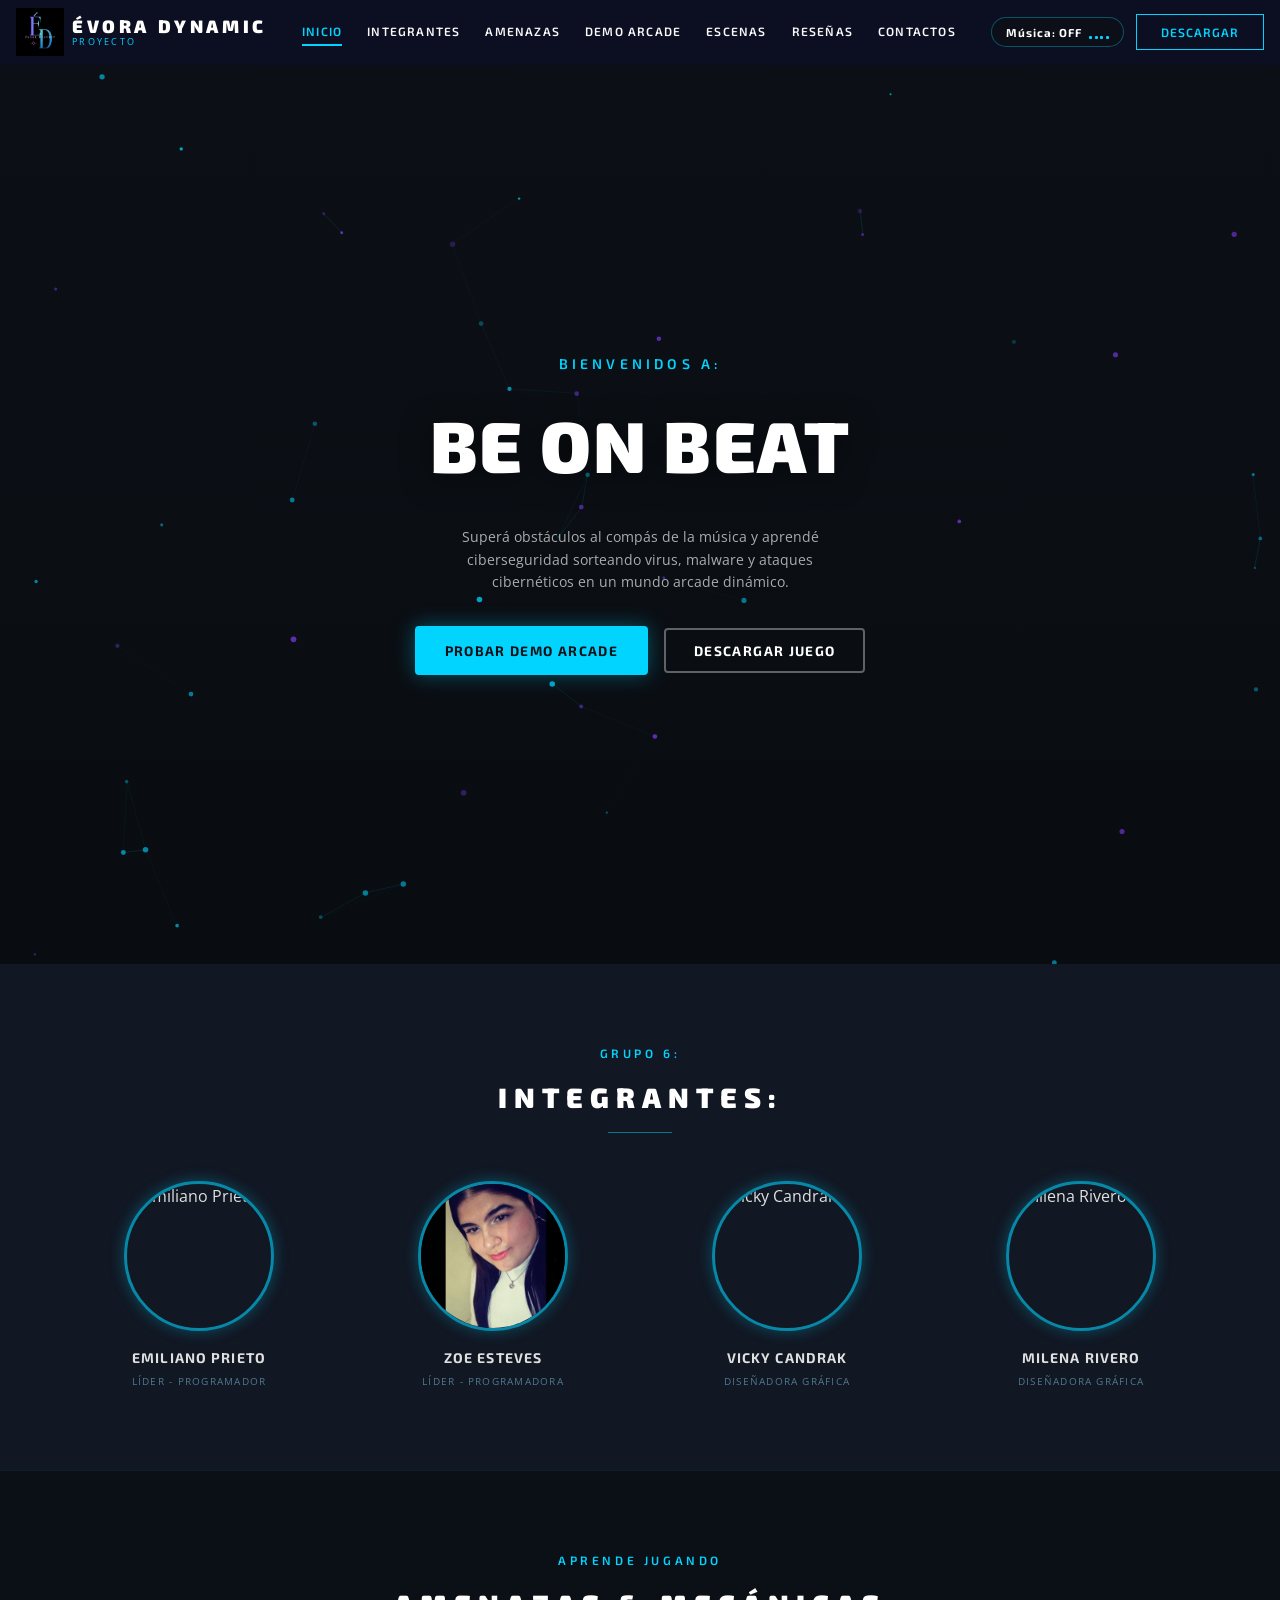
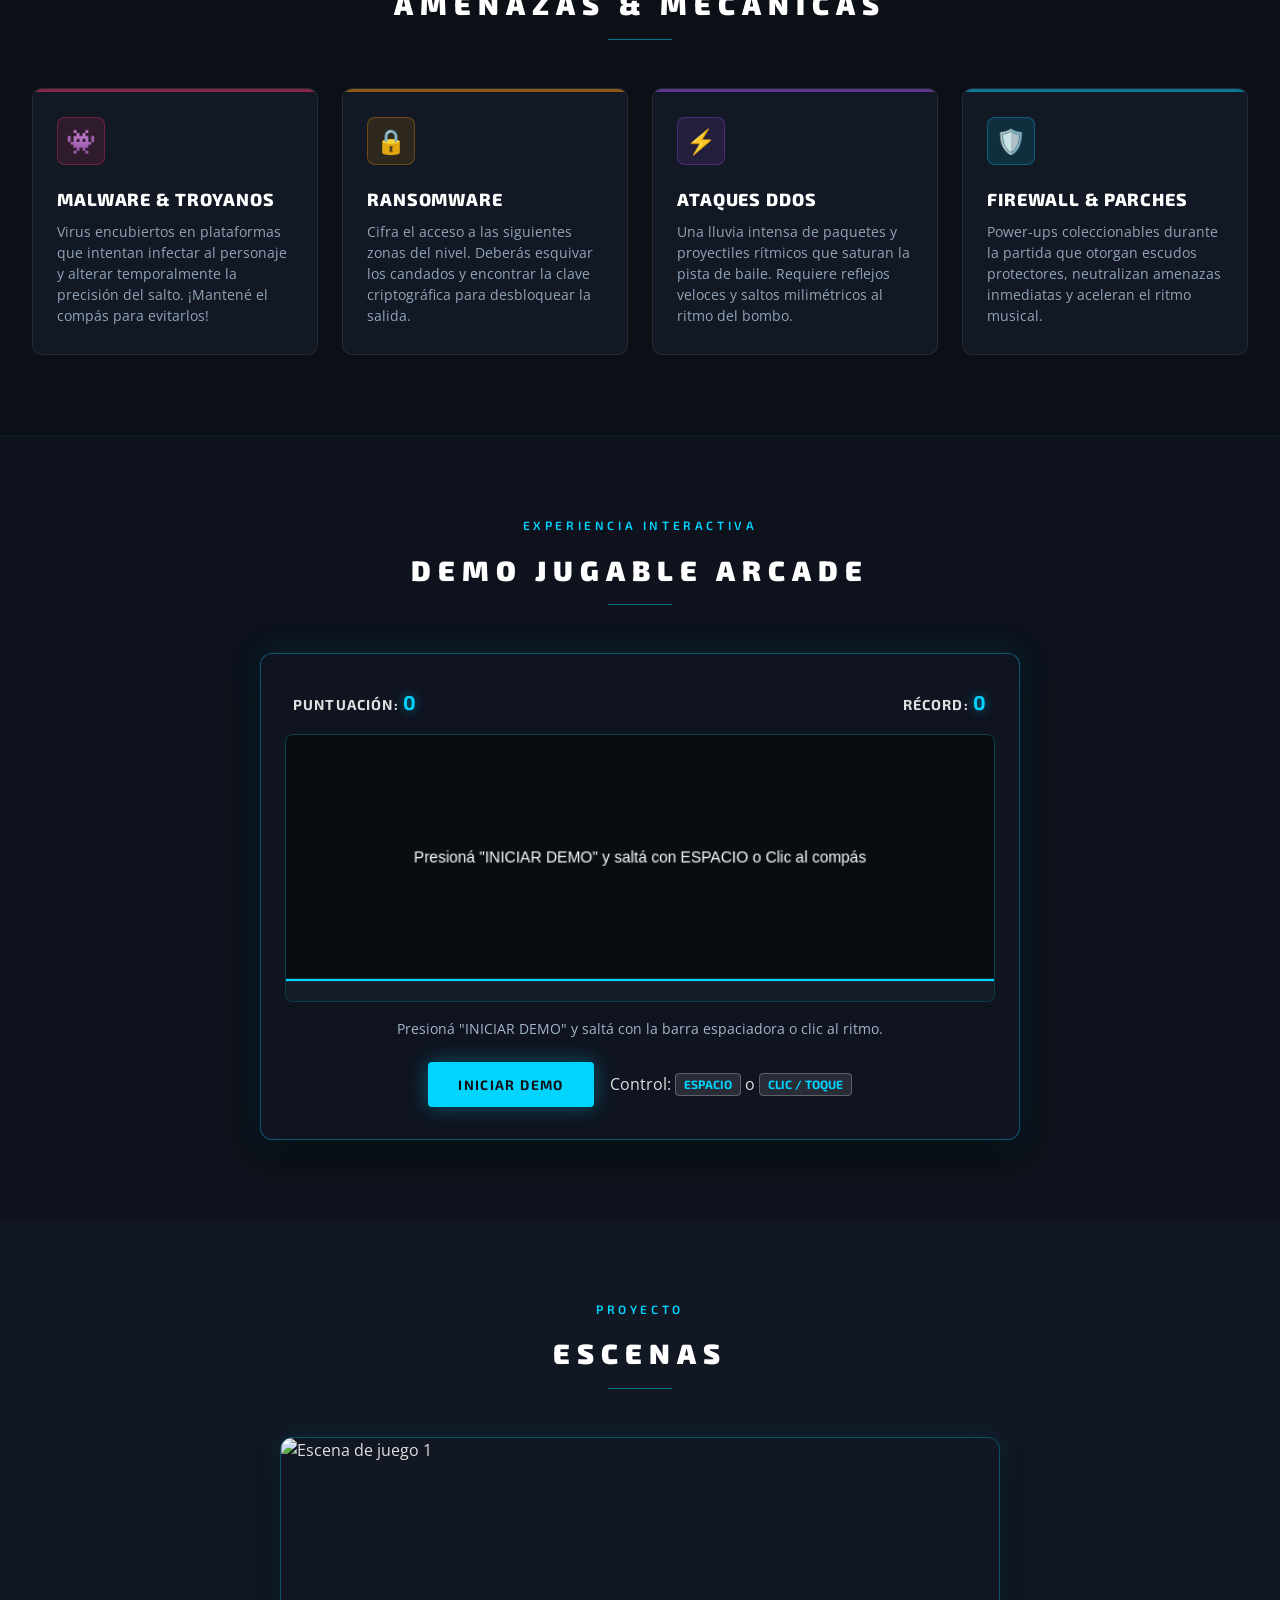
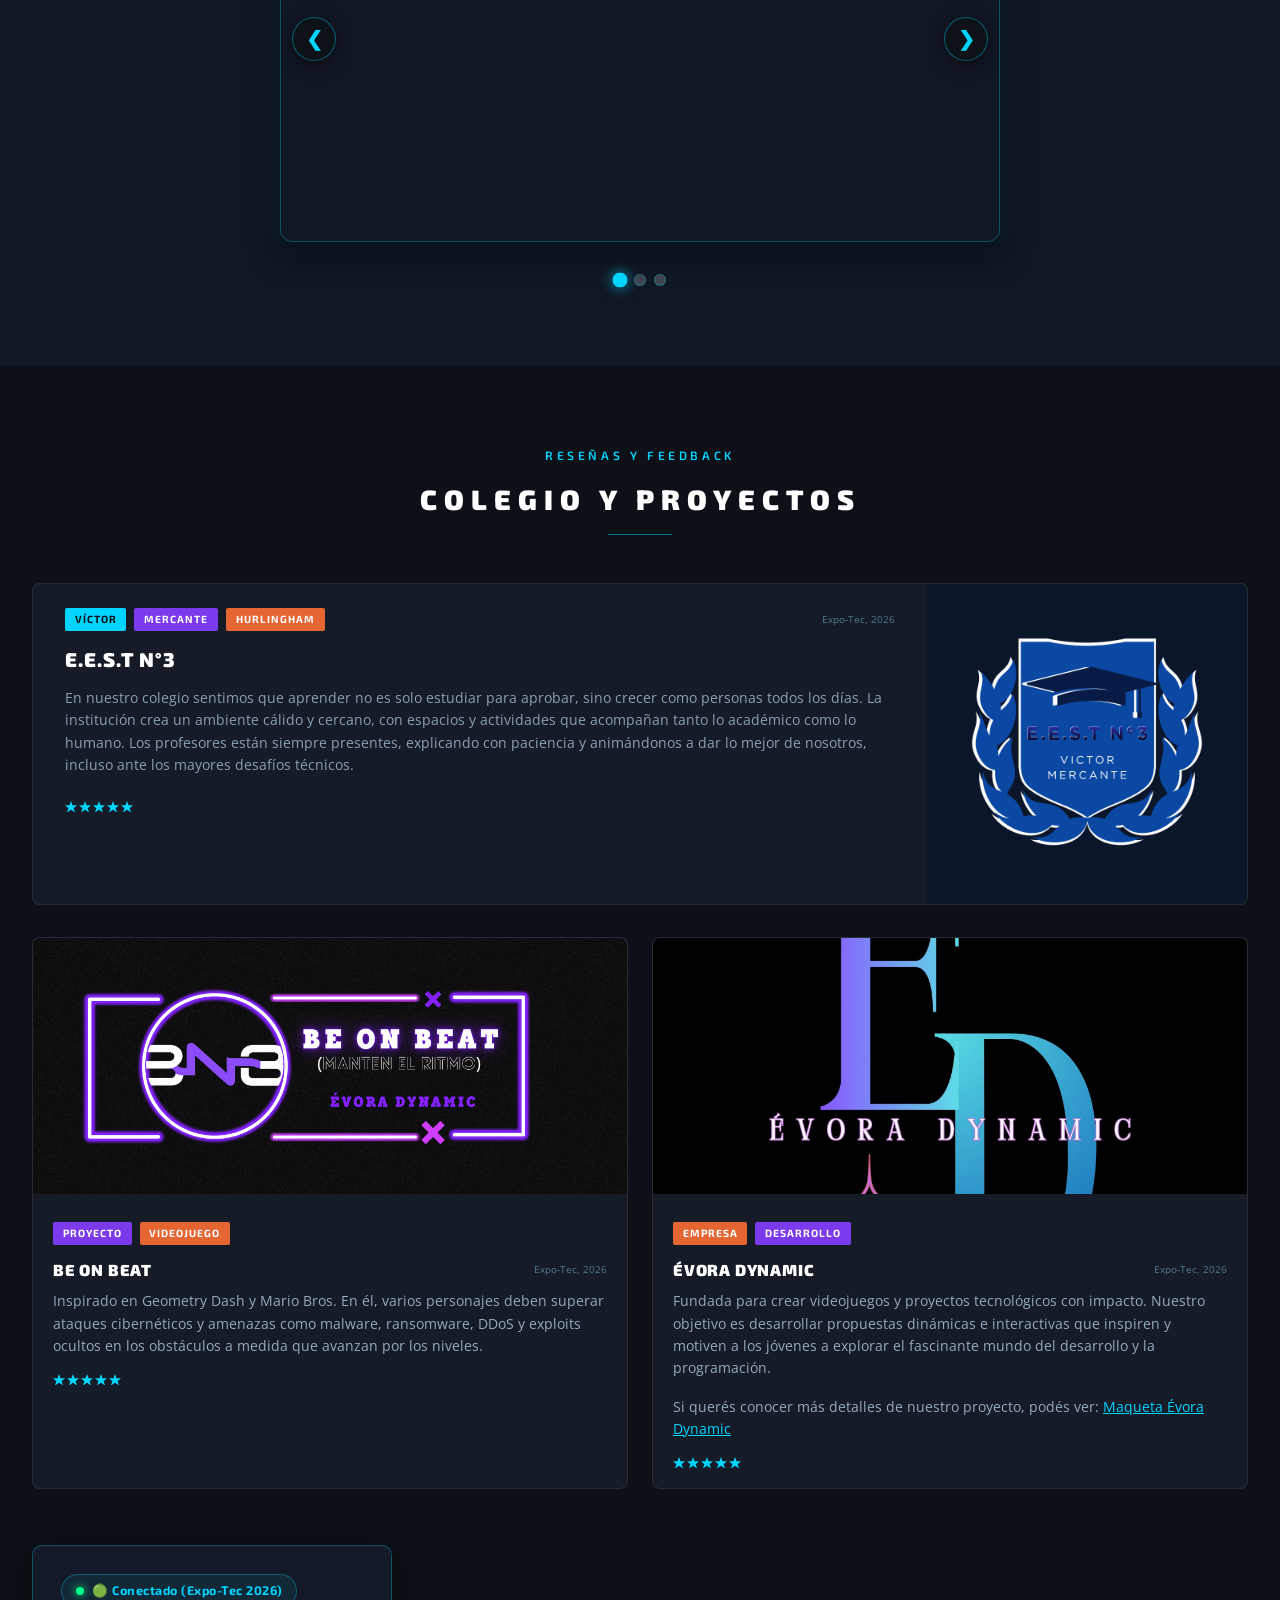
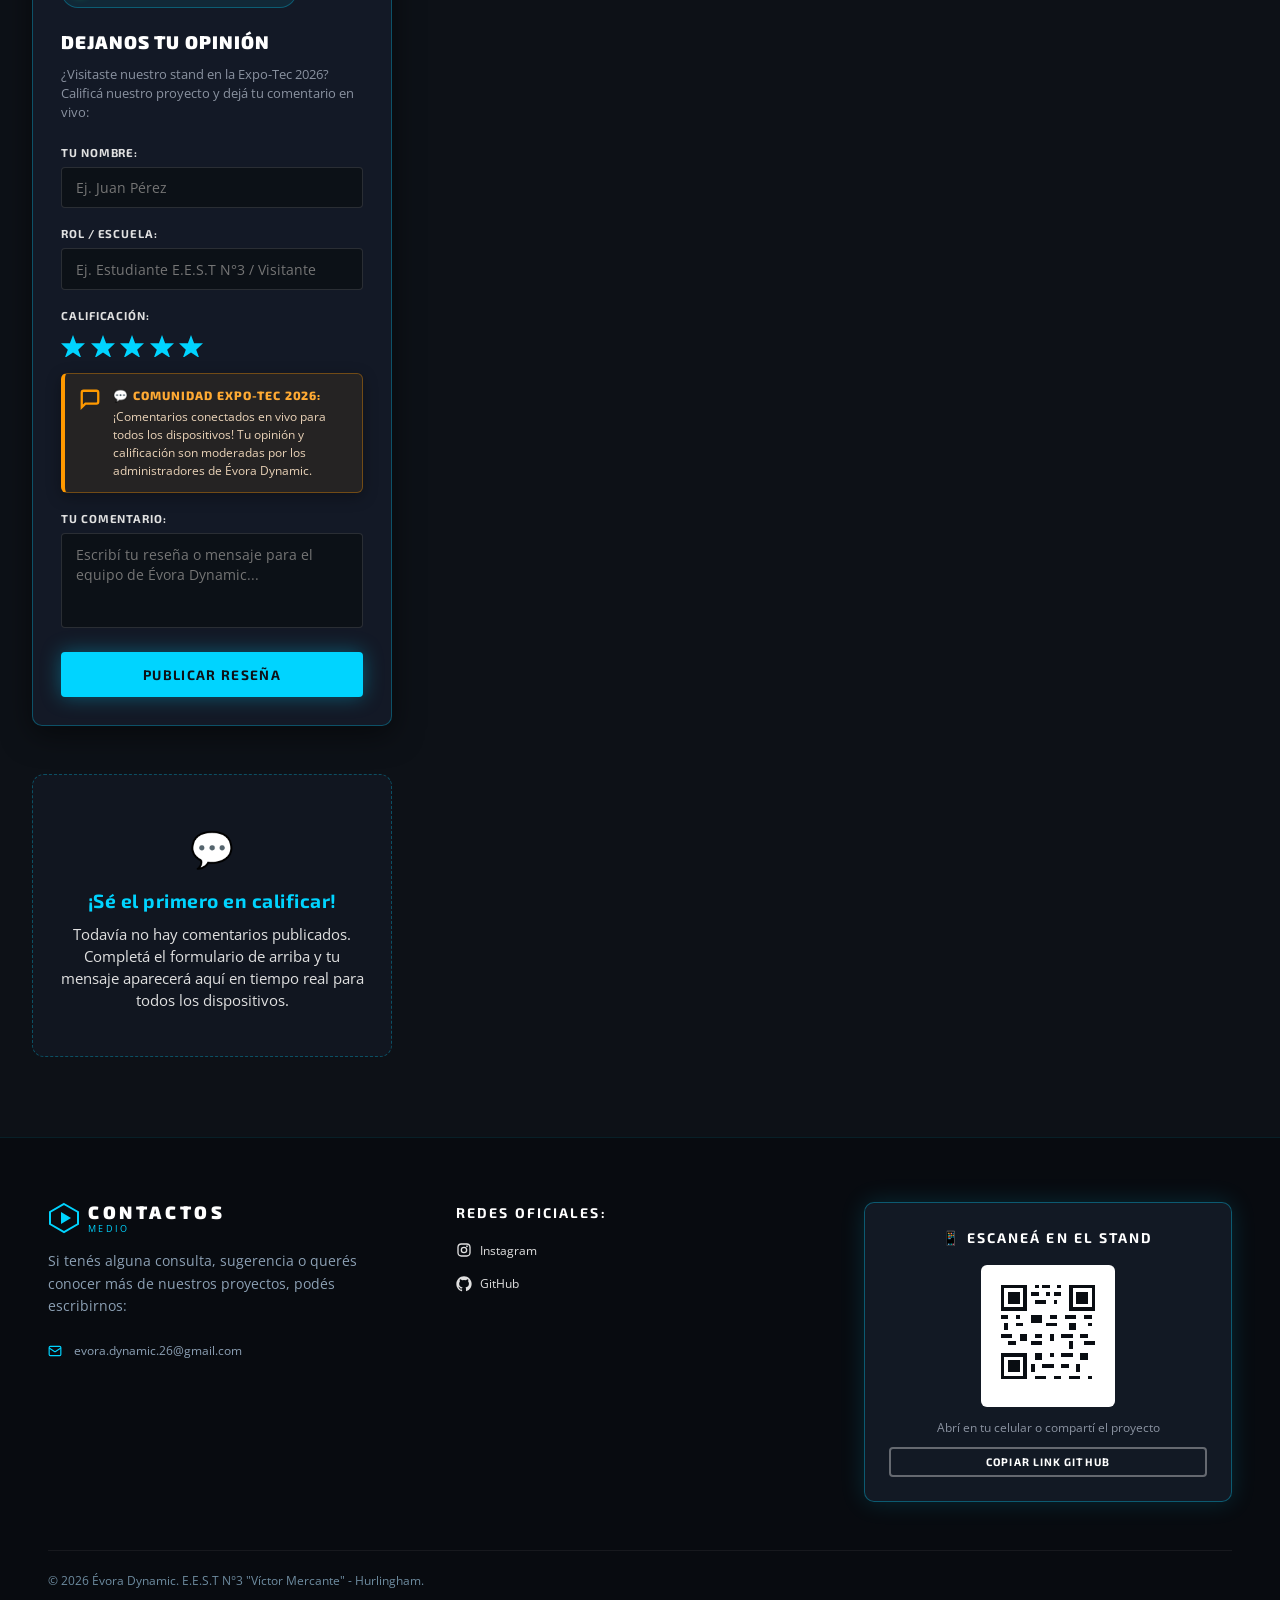
==== commit 352acdf0: "feat: add HTML and JavaScript source files for Be On Beat web application" ====
--- a/Evora_Dynamic-web-main/index.html
+++ b/Evora_Dynamic-web-main/index.html
@@ -4,7 +4,7 @@
 <head>
     <meta charset="UTF-8">
     <meta name="viewport" content="width=device-width, initial-scale=1.0">
-    <link rel="icon" type="image/png" href="LOGO EMPRESA.png">
+    <link rel="icon" type="image/jpeg" href="Logo Empresa.jpg">
     <title>Évora Dynamic | Be On Beat - Expo-Tec 2026</title>
 
     <!-- Metadatos SEO y Open Graph para compartir -->
@@ -31,7 +31,7 @@
         <div class="navbar-content">
             <a href="#home" class="logo" id="navCompanyLogo"
                 title="Évora Dynamic (Clic en el logo para Acceso de Administrador)">
-                <img src="LOGO EMPRESA.png" alt="Logo Évora Dynamic" class="logo-icon-img company-logo-interactive"
+                <img src="Logo Empresa.jpg" alt="Logo Évora Dynamic" class="logo-icon-img company-logo-interactive"
                     id="companyLogoNav" style="height: 48px; width: 48px;">
                 <div class="logo-text">
                     <span class="logo-brand">ÉVORA DYNAMIC</span>
@@ -394,7 +394,7 @@
                 </div>
 
                 <div class="blog-card">
-                    <img src="LOGO EMPRESA.png" alt="Logo de Évora Dynamic"
+                    <img src="Logo Empresa.jpg" alt="Logo de Évora Dynamic"
                         class="blog-card-image company-logo-interactive" id="companyLogoBlog"
                         title="Logo de Évora Dynamic (Clic para Acceso de Administrador)">
                     <div class="blog-card-content">
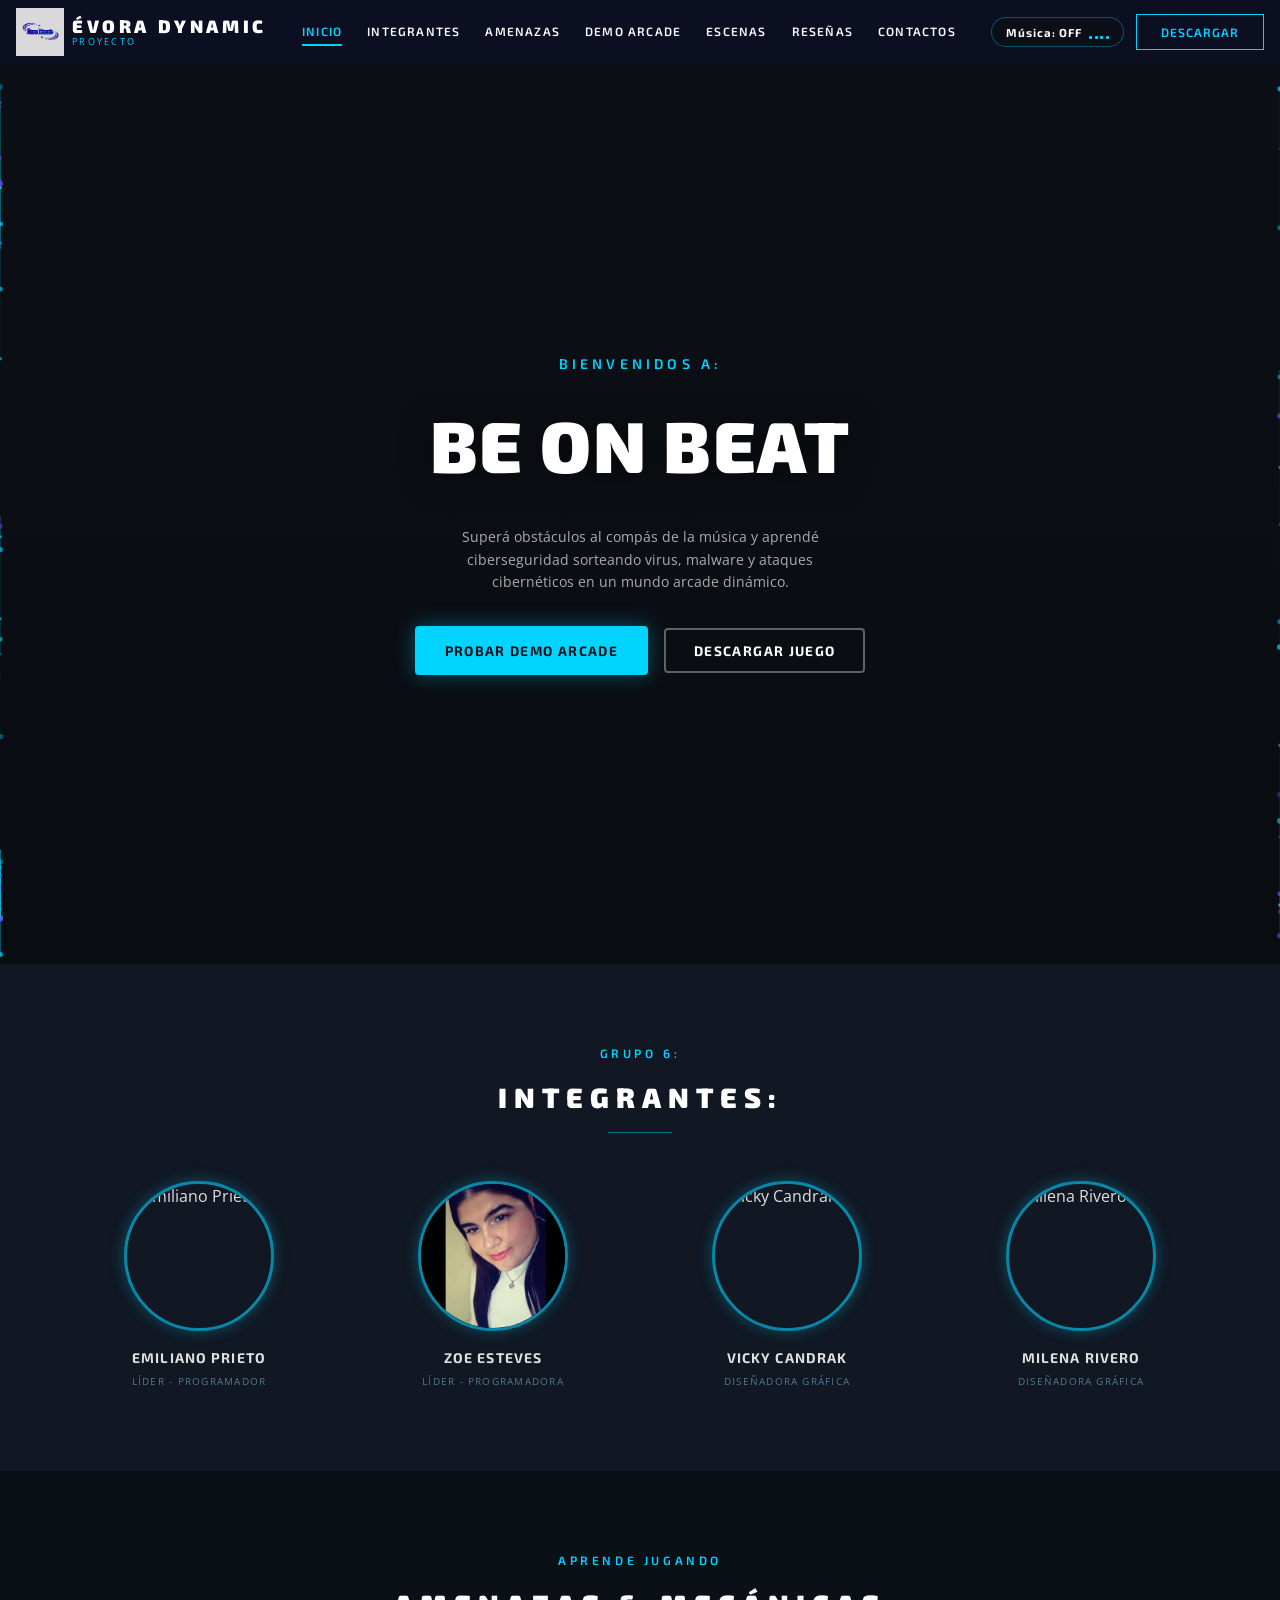
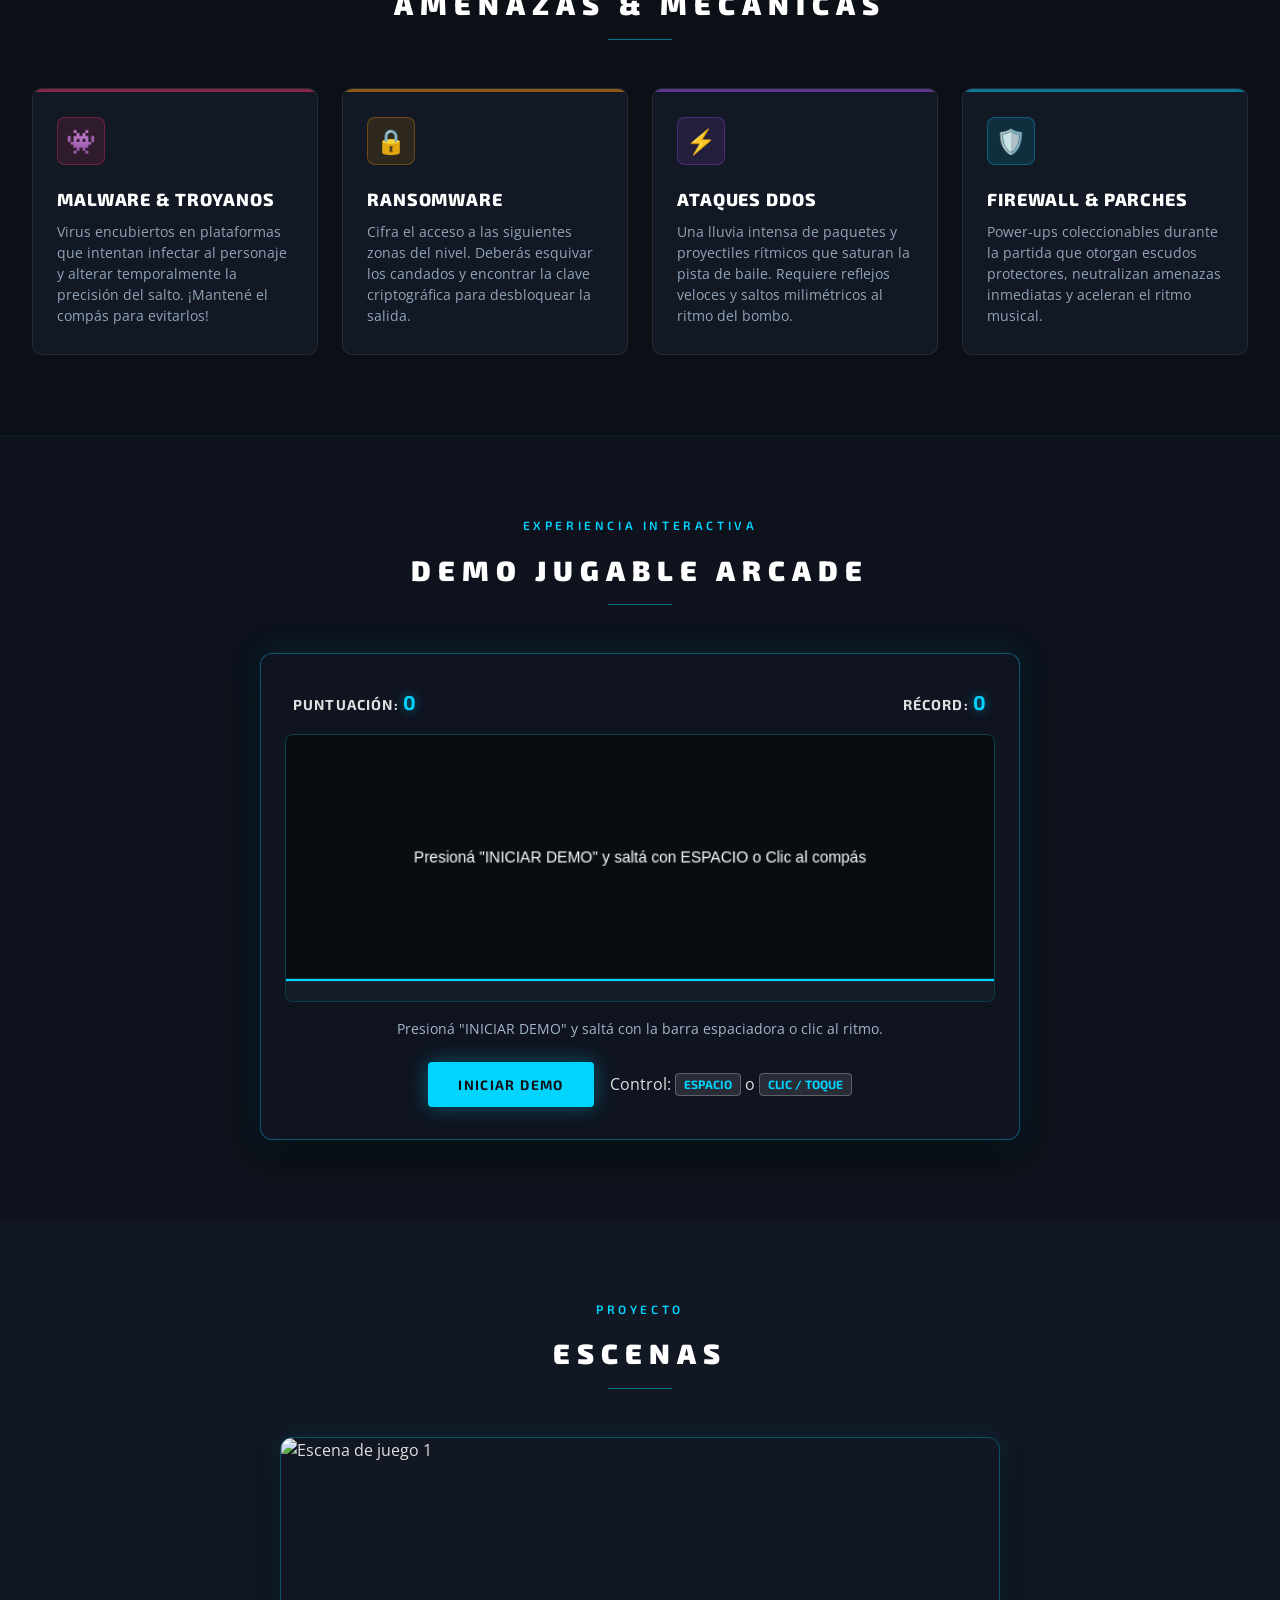
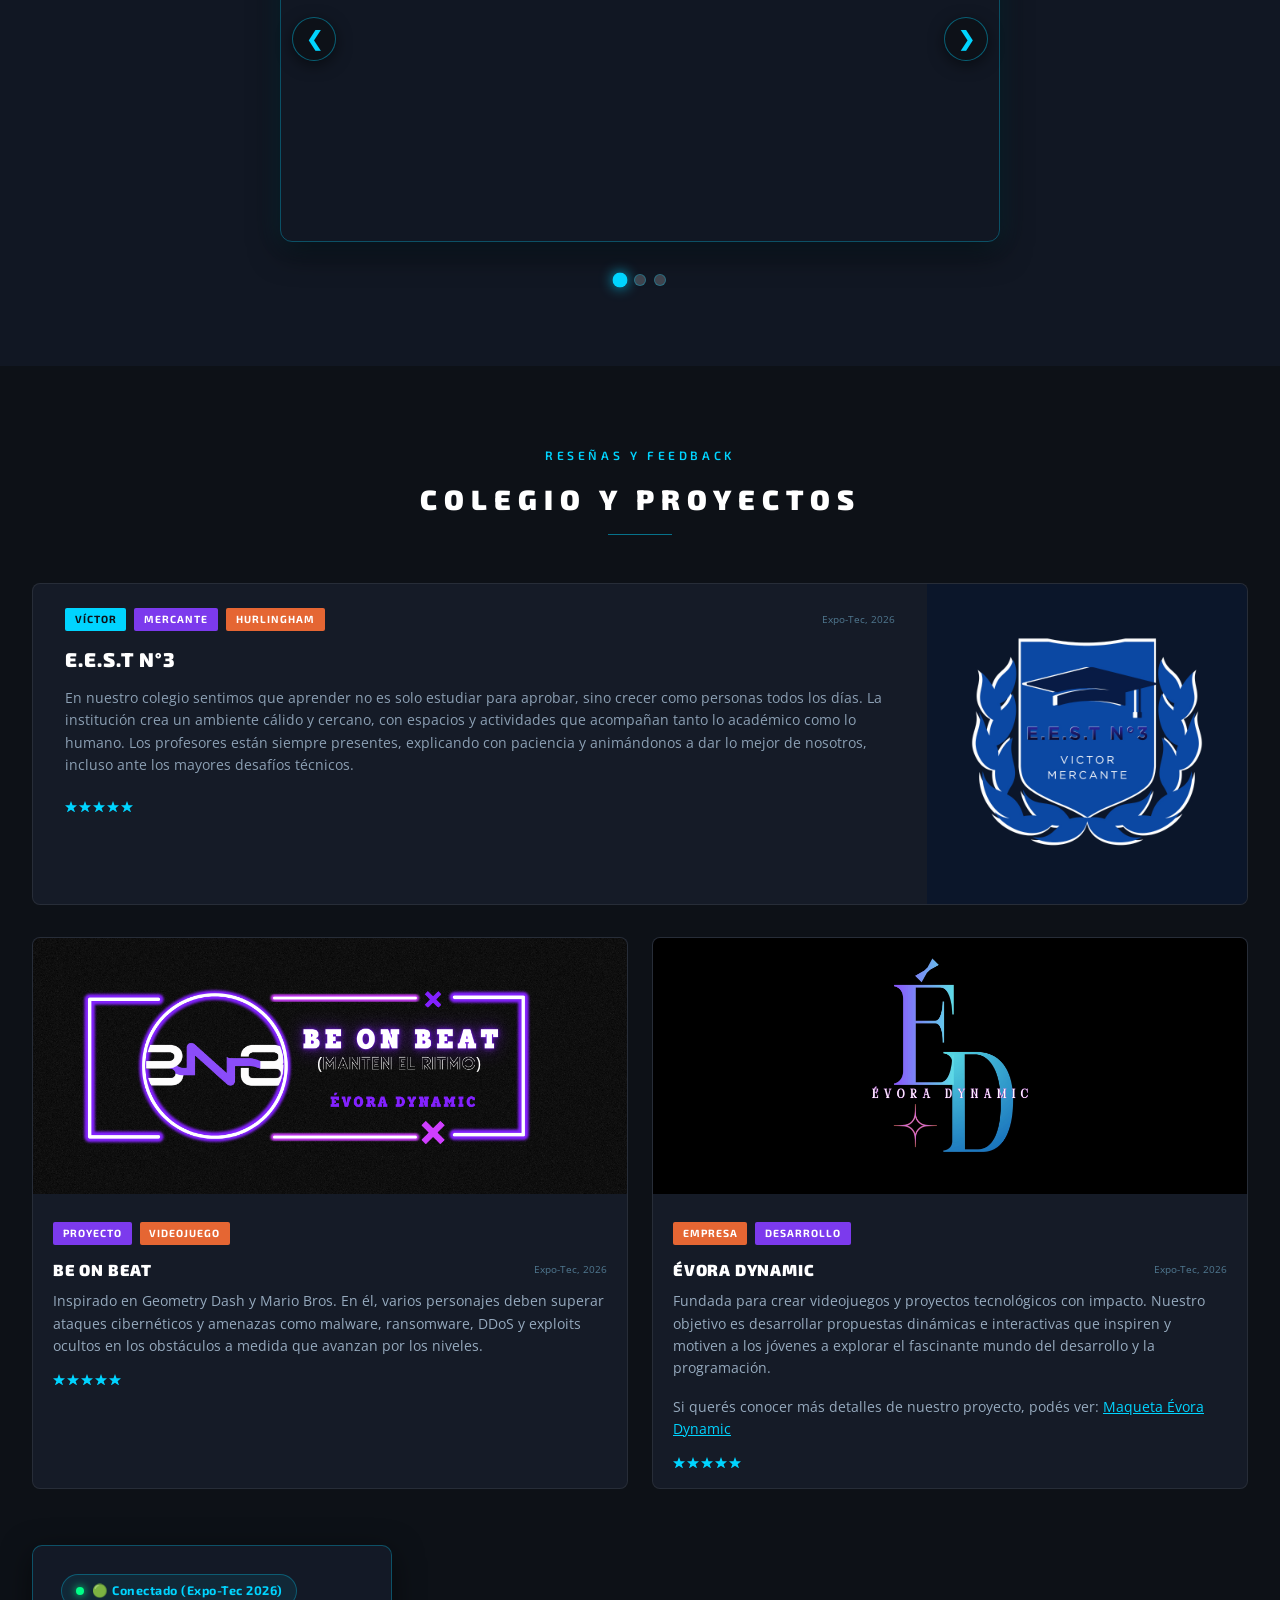
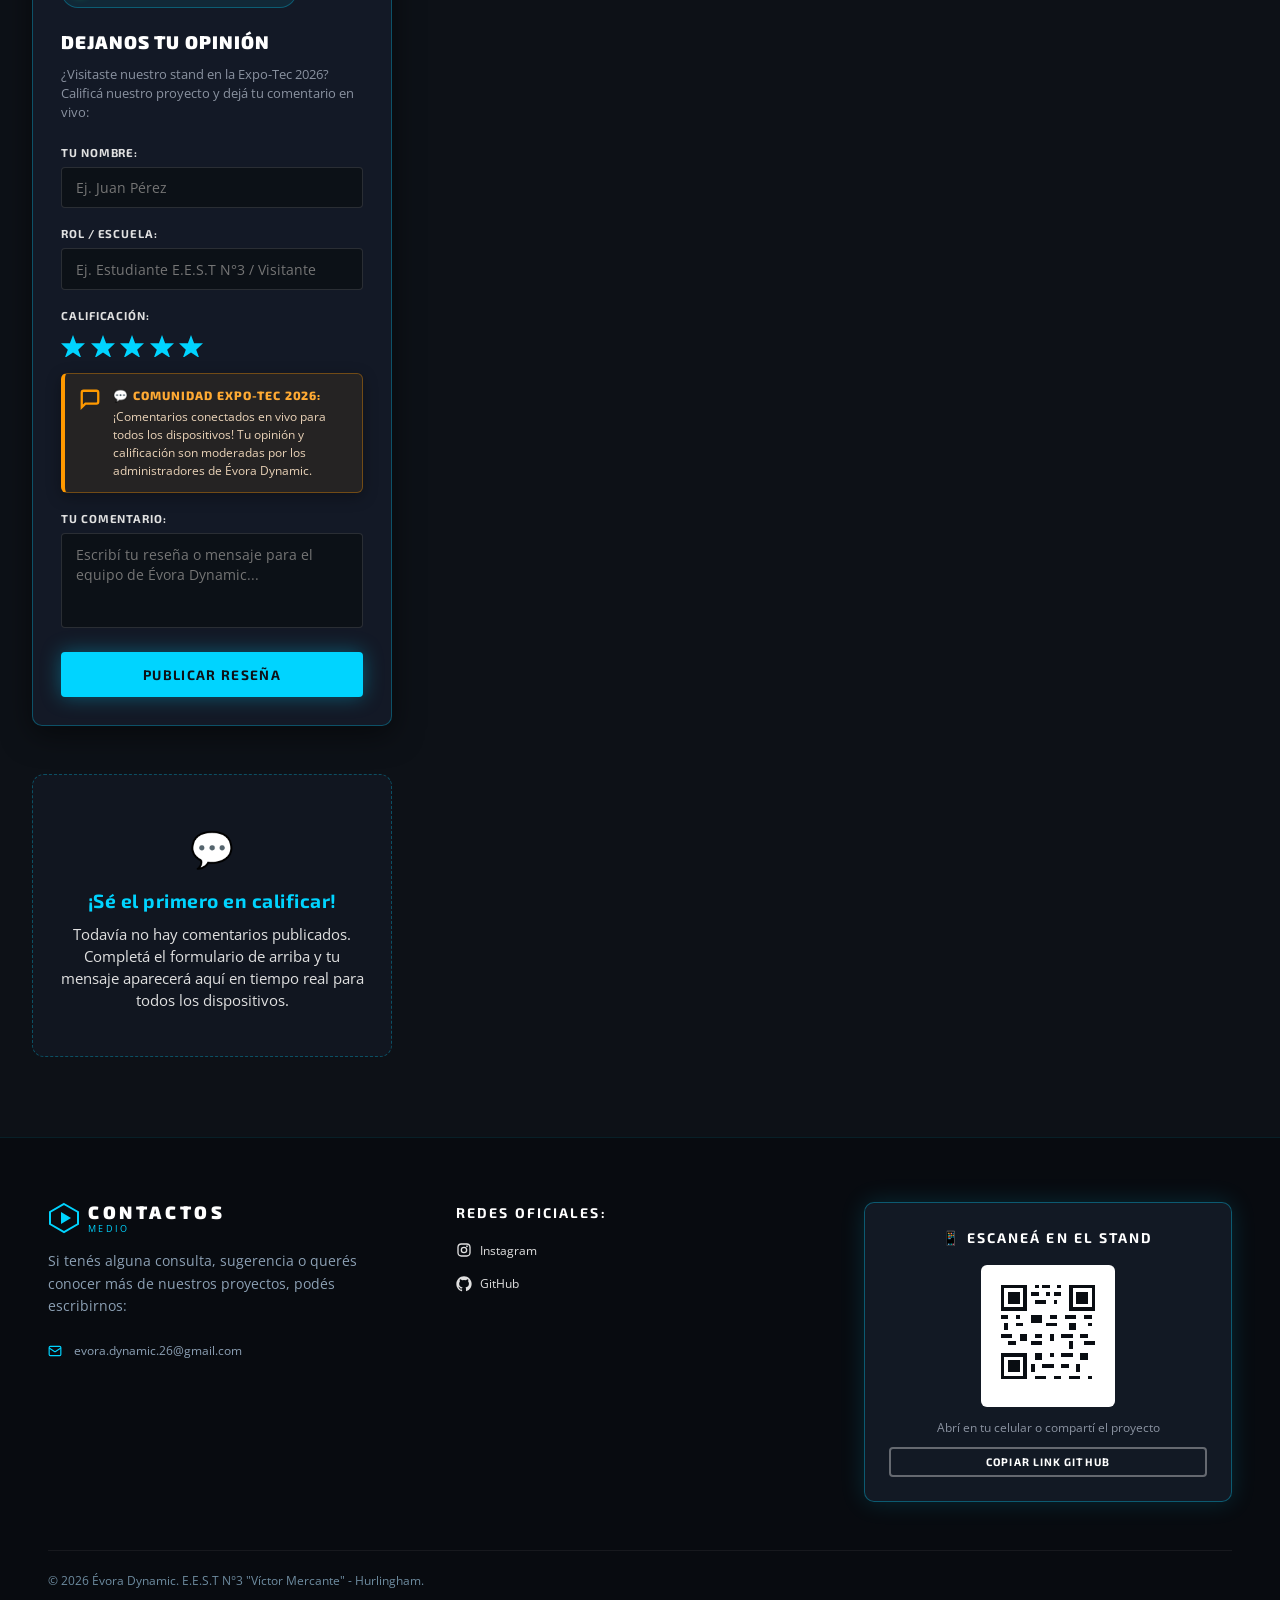
==== commit 2a7570a1: "feat: add company logo support and new site style assets" ====
--- a/Evora_Dynamic-web-main/index.html
+++ b/Evora_Dynamic-web-main/index.html
@@ -4,7 +4,7 @@
 <head>
     <meta charset="UTF-8">
     <meta name="viewport" content="width=device-width, initial-scale=1.0">
-    <link rel="icon" type="image/jpeg" href="Logo Empresa.jpg">
+    <link rel="icon" type="image/png" href="LOGO EMPRESA.png">
     <title>Évora Dynamic | Be On Beat - Expo-Tec 2026</title>
 
     <!-- Metadatos SEO y Open Graph para compartir -->
@@ -31,7 +31,7 @@
         <div class="navbar-content">
             <a href="#home" class="logo" id="navCompanyLogo"
                 title="Évora Dynamic (Clic en el logo para Acceso de Administrador)">
-                <img src="Logo Empresa.jpg" alt="Logo Évora Dynamic" class="logo-icon-img company-logo-interactive"
+                <img src="LOGO EMPRESA.png" alt="Logo Évora Dynamic" class="logo-icon-img company-logo-interactive"
                     id="companyLogoNav" style="height: 48px; width: 48px;">
                 <div class="logo-text">
                     <span class="logo-brand">ÉVORA DYNAMIC</span>
@@ -396,7 +396,8 @@
                 <div class="blog-card">
                     <img src="Logo Empresa.jpg" alt="Logo de Évora Dynamic"
                         class="blog-card-image company-logo-interactive" id="companyLogoBlog"
-                        title="Logo de Évora Dynamic (Clic para Acceso de Administrador)">
+                        title="Logo de Évora Dynamic (Clic para Acceso de Administrador)"
+                        style="object-fit: contain; object-position: center; background-color: #000000; cursor: pointer;">
                     <div class="blog-card-content">
                         <div class="post-tags" style="margin-bottom: 0.75rem;">
                             <span class="tag-badge tag-action">Empresa</span>
--- a/Evora_Dynamic-web-main/Style.css
+++ b/Evora_Dynamic-web-main/Style.css
@@ -803,6 +803,12 @@
     .blog-card-image {
         height: 16rem;
     }
+}
+
+#companyLogoBlog {
+    object-fit: contain;
+    object-position: center;
+    background-color: #000000;
 }
 
 .blog-card-content {
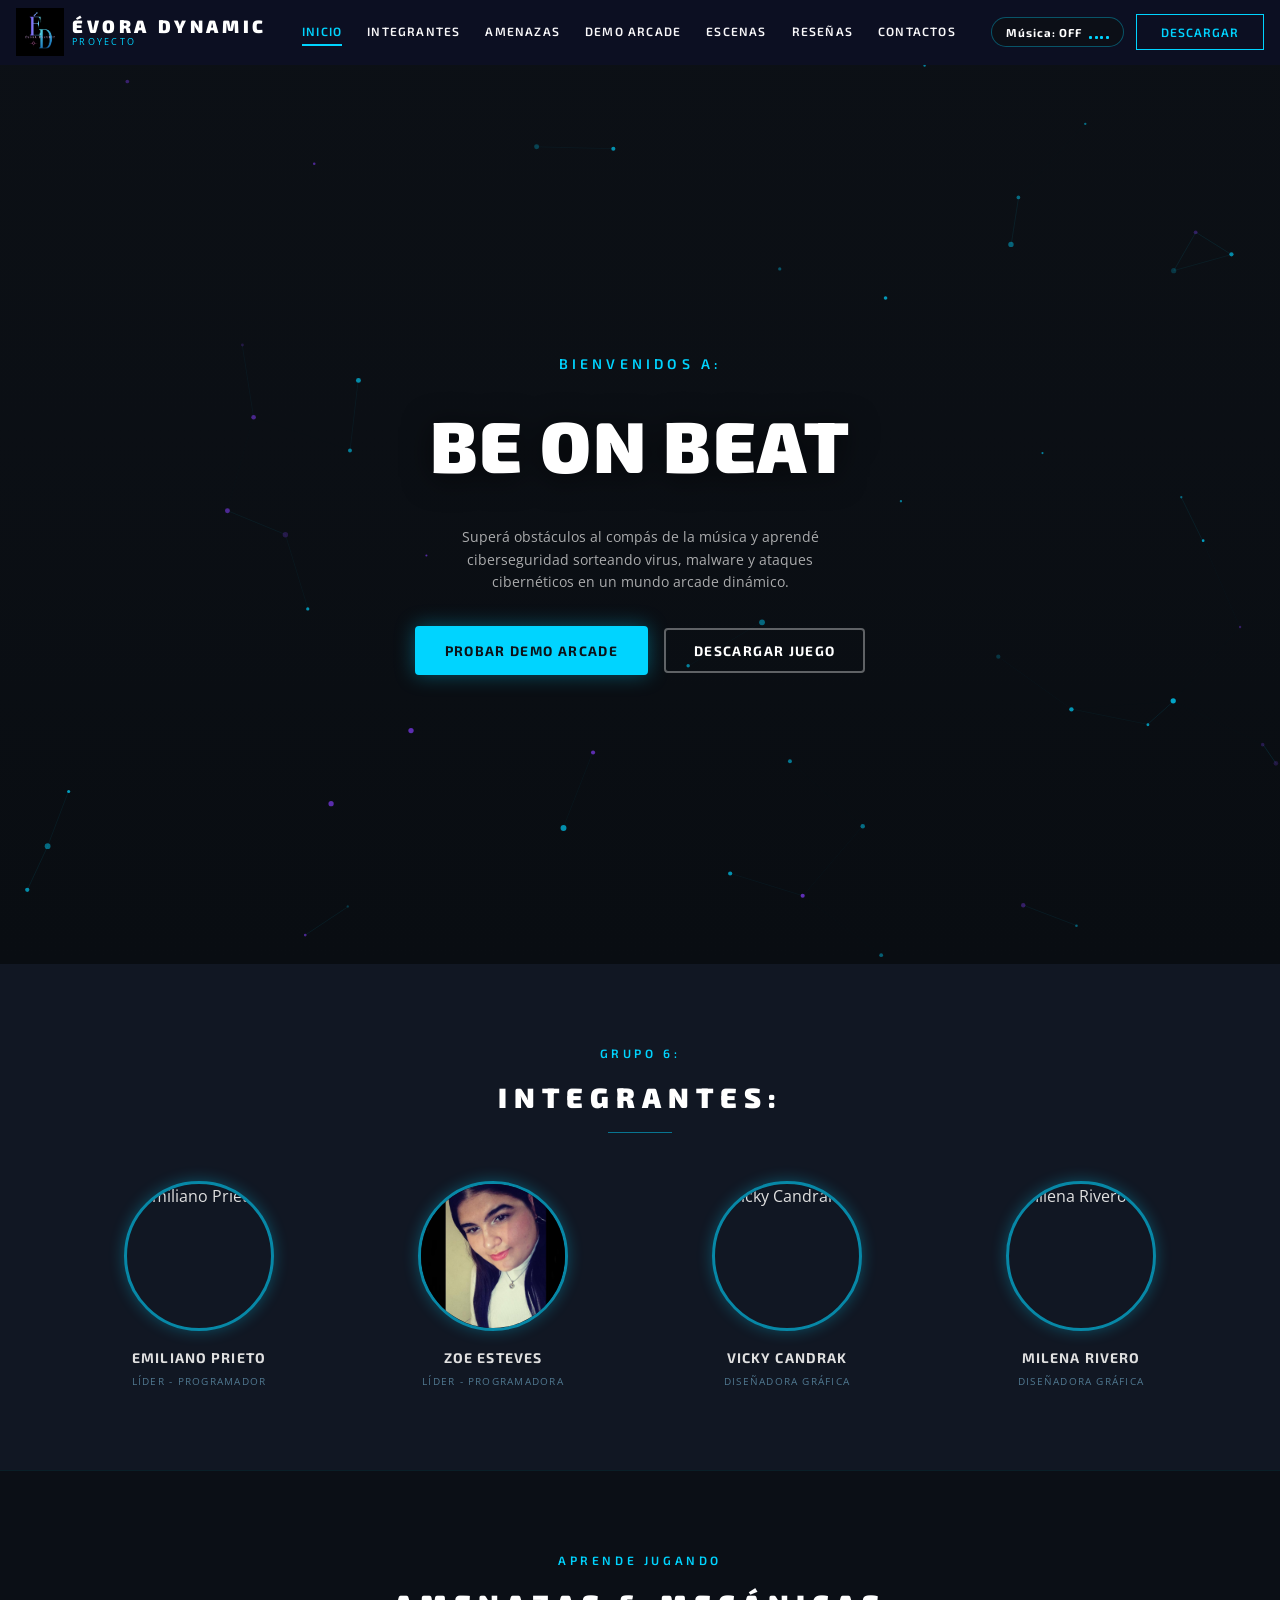
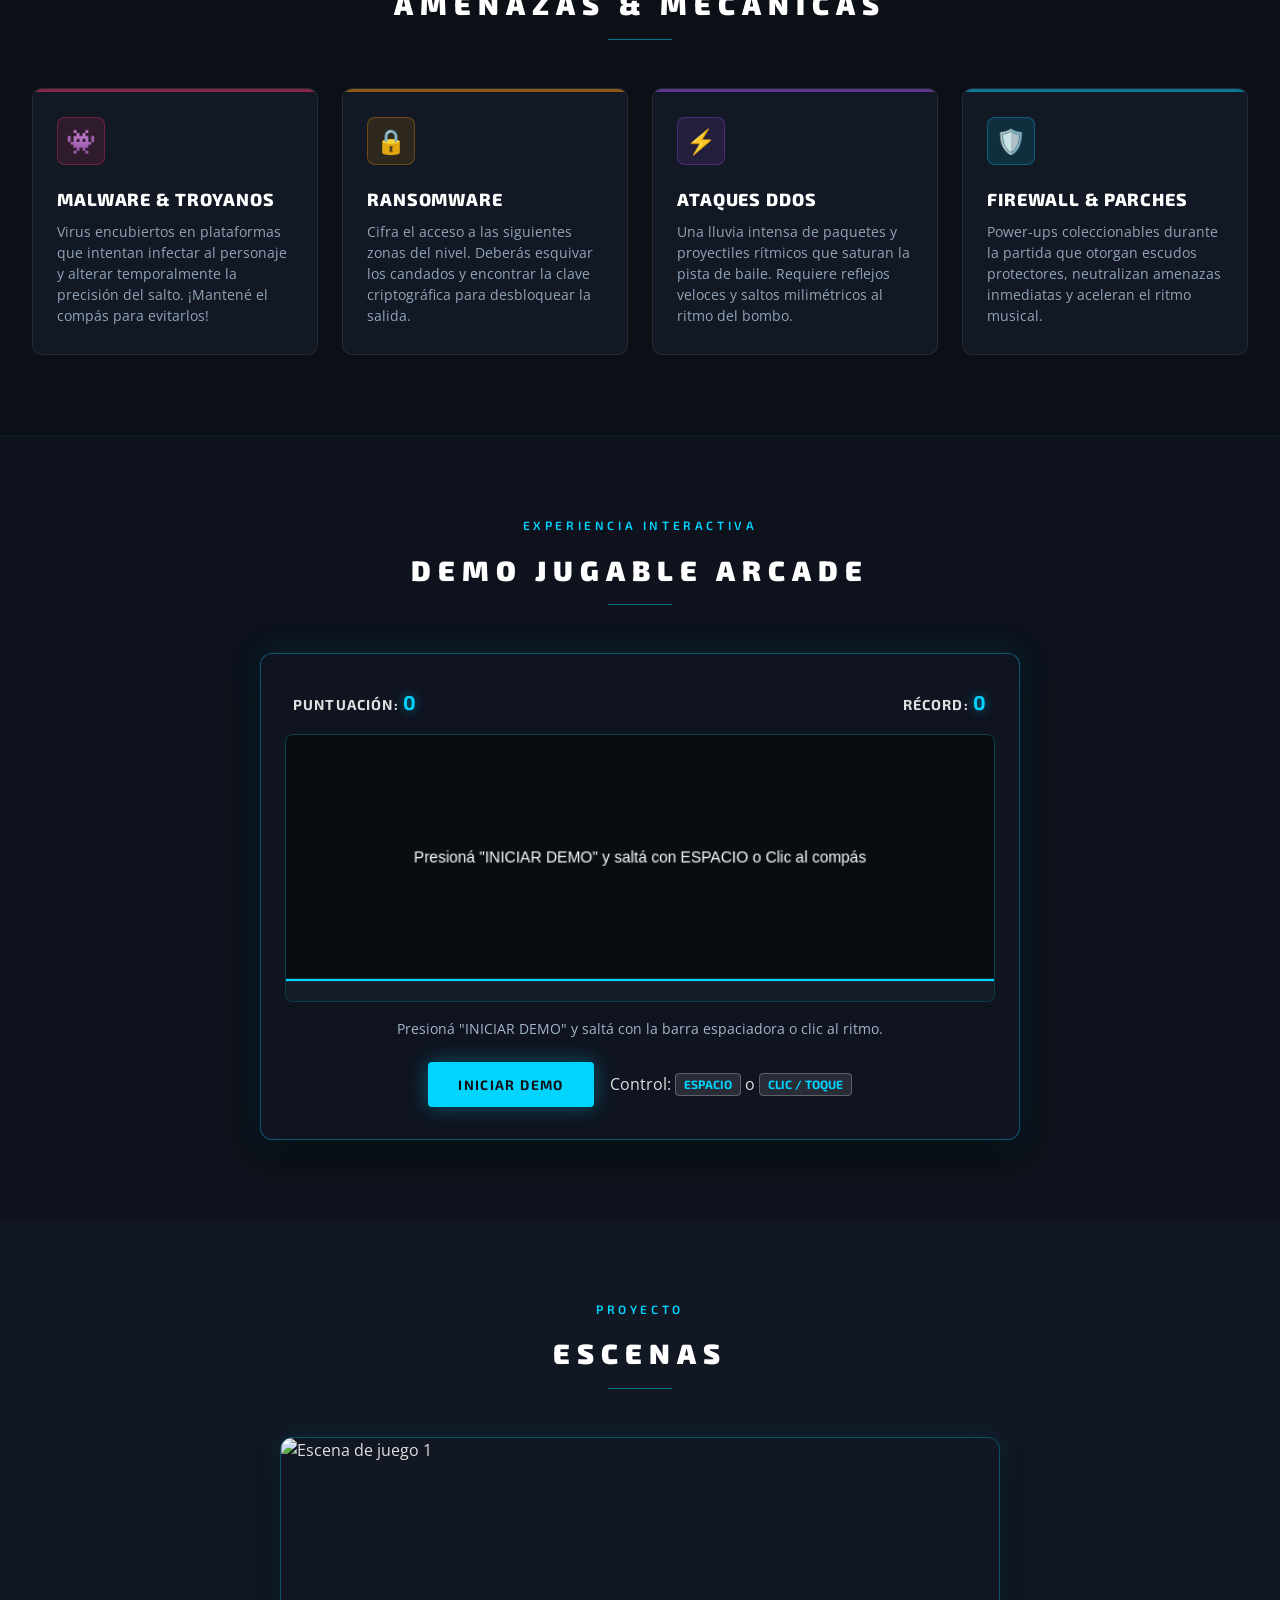
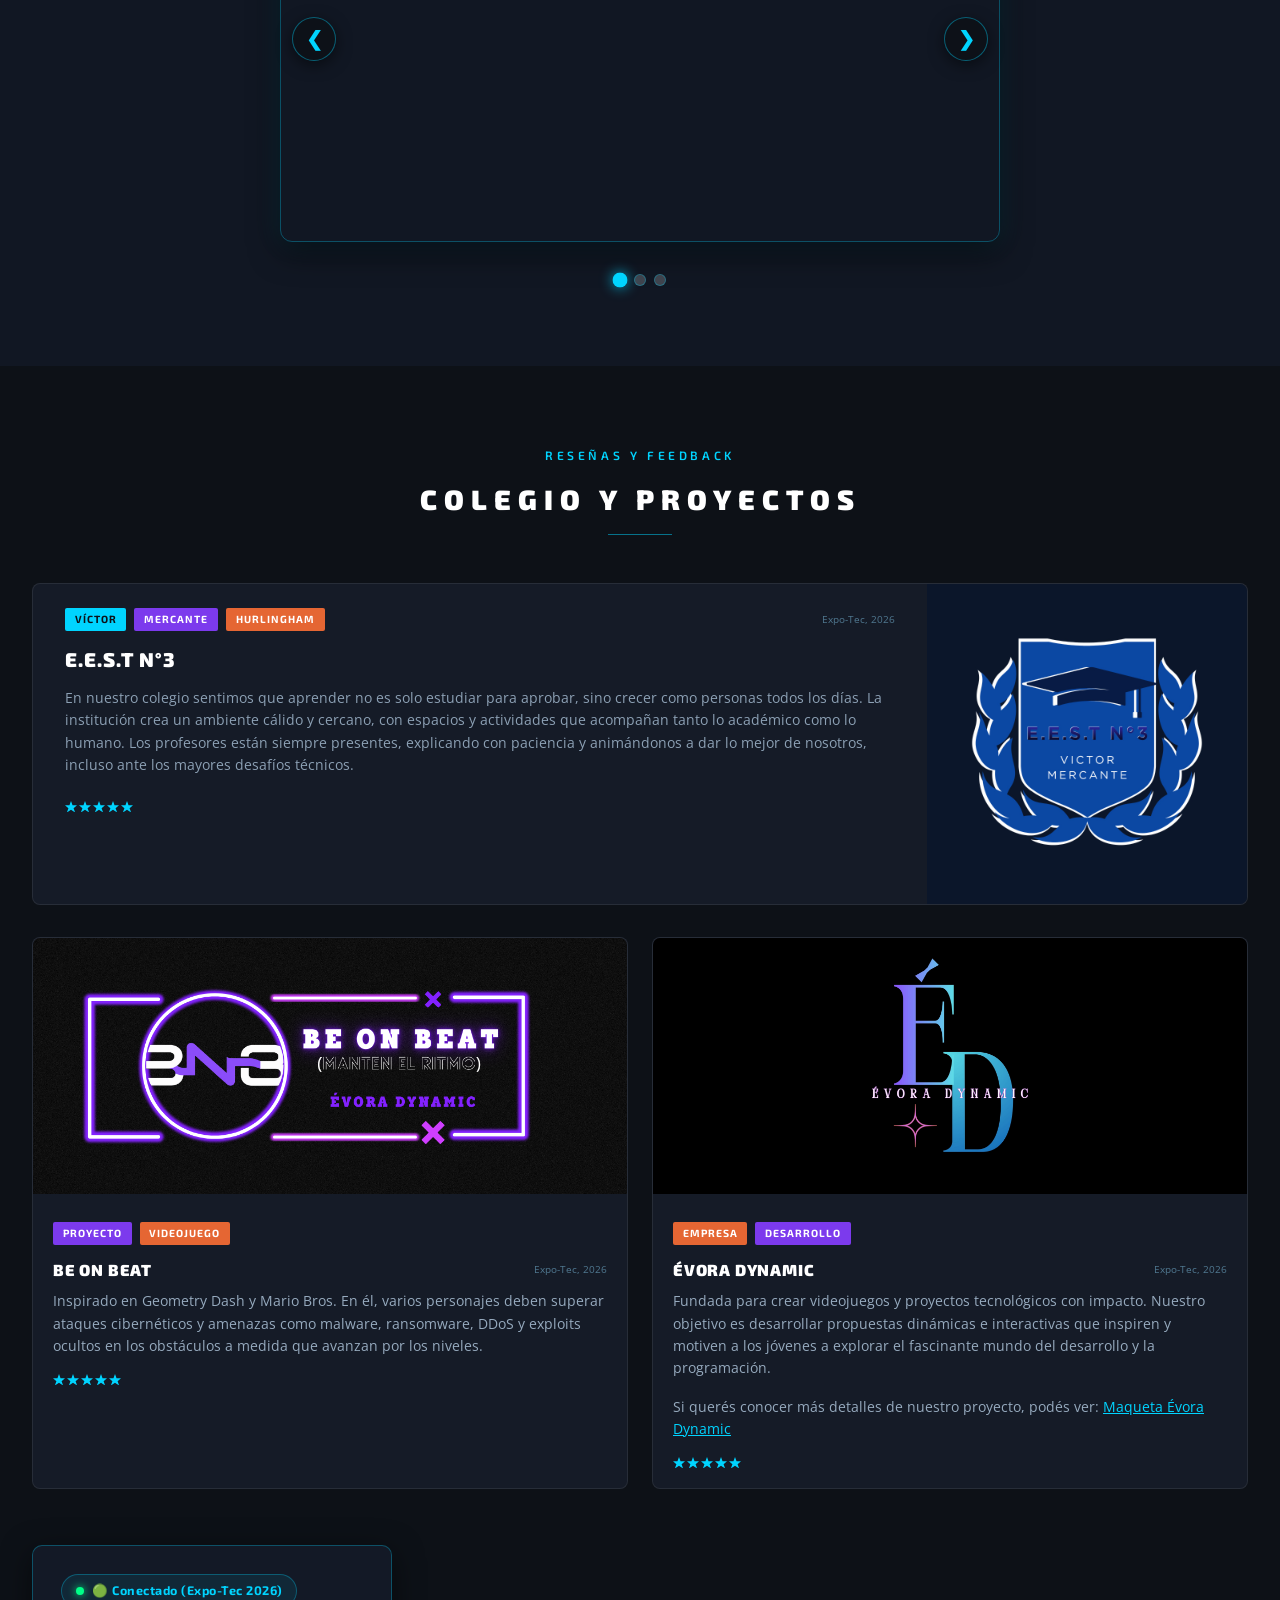
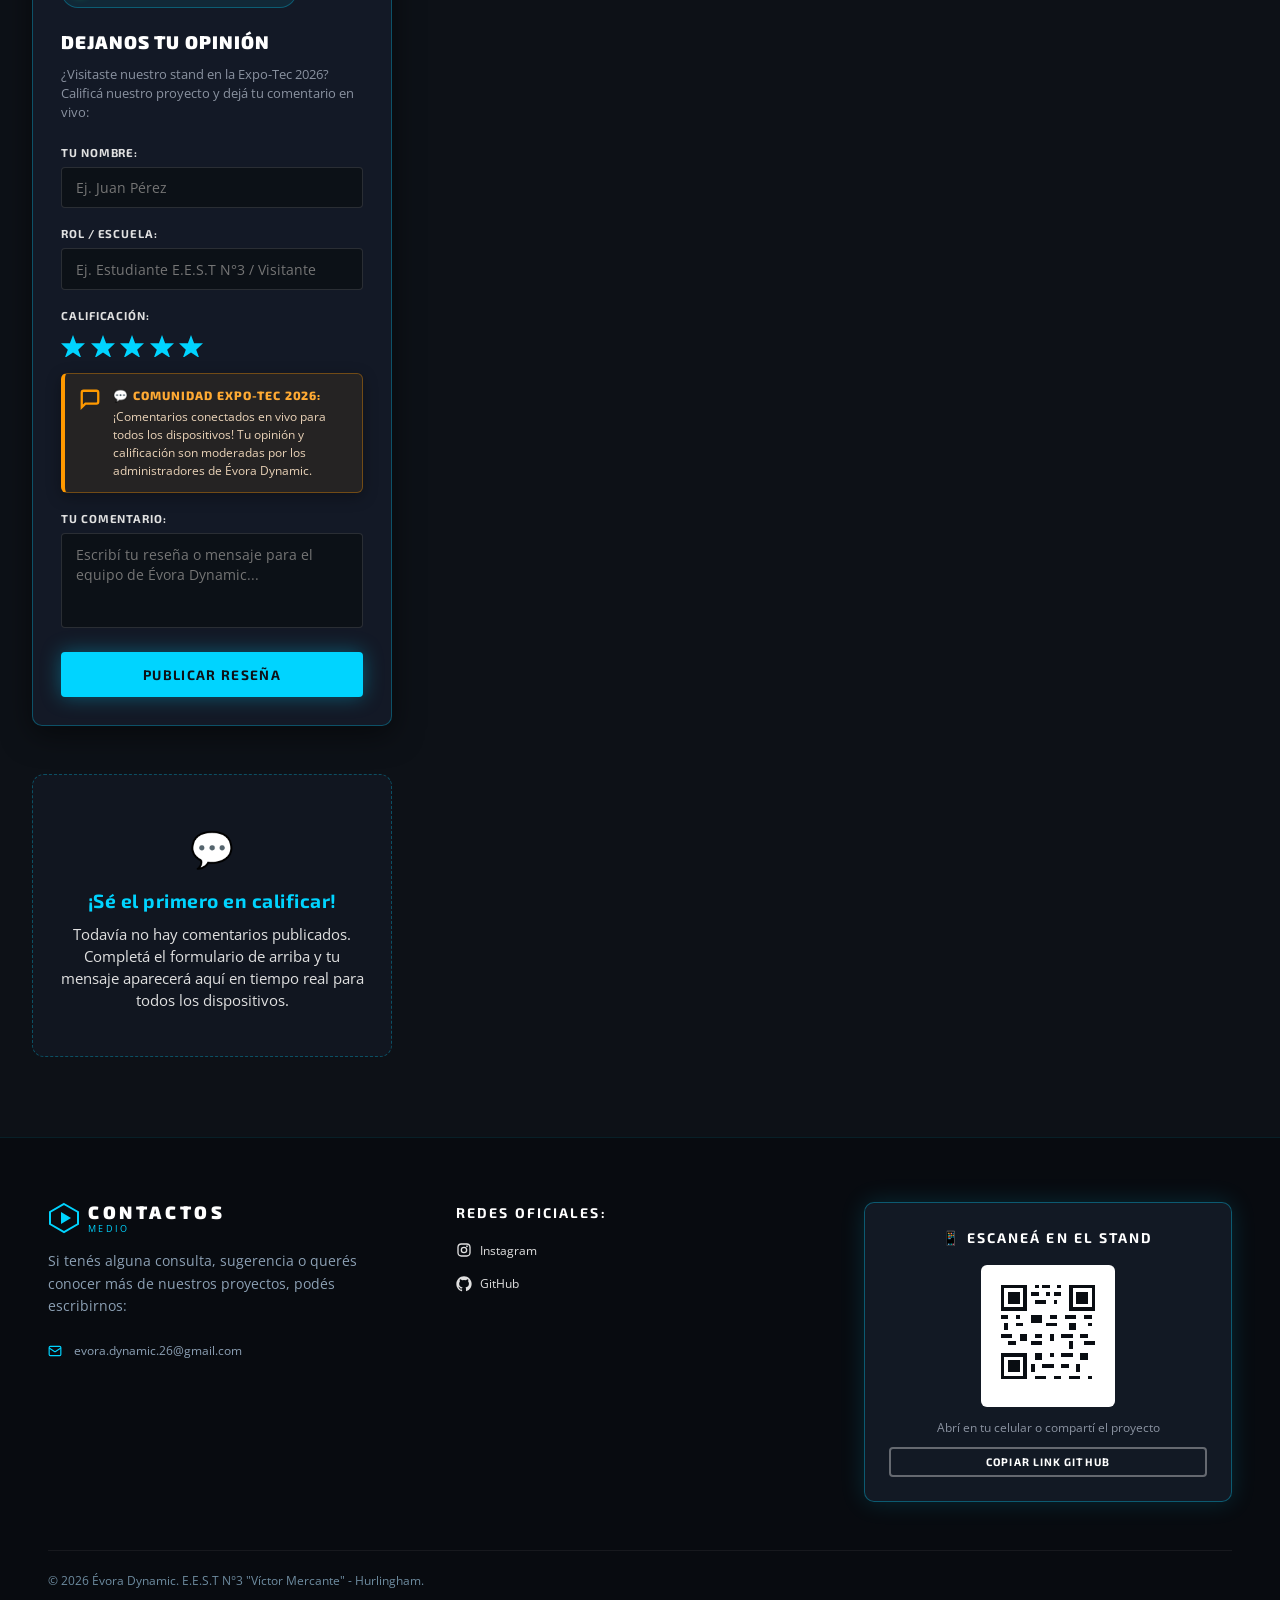
==== commit 77a64372: "Merge branch 'origin/main' into main: resolve conflicts and unify logo updates" ====
--- a/Evora_Dynamic-web-main/index.html
+++ b/Evora_Dynamic-web-main/index.html
@@ -4,7 +4,7 @@
 <head>
     <meta charset="UTF-8">
     <meta name="viewport" content="width=device-width, initial-scale=1.0">
-    <link rel="icon" type="image/png" href="LOGO EMPRESA.png">
+    <link rel="icon" type="image/jpeg" href="Logo Empresa.jpg">
     <title>Évora Dynamic | Be On Beat - Expo-Tec 2026</title>
 
     <!-- Metadatos SEO y Open Graph para compartir -->
@@ -31,7 +31,7 @@
         <div class="navbar-content">
             <a href="#home" class="logo" id="navCompanyLogo"
                 title="Évora Dynamic (Clic en el logo para Acceso de Administrador)">
-                <img src="LOGO EMPRESA.png" alt="Logo Évora Dynamic" class="logo-icon-img company-logo-interactive"
+                <img src="Logo Empresa.jpg" alt="Logo Évora Dynamic" class="logo-icon-img company-logo-interactive"
                     id="companyLogoNav" style="height: 48px; width: 48px;">
                 <div class="logo-text">
                     <span class="logo-brand">ÉVORA DYNAMIC</span>
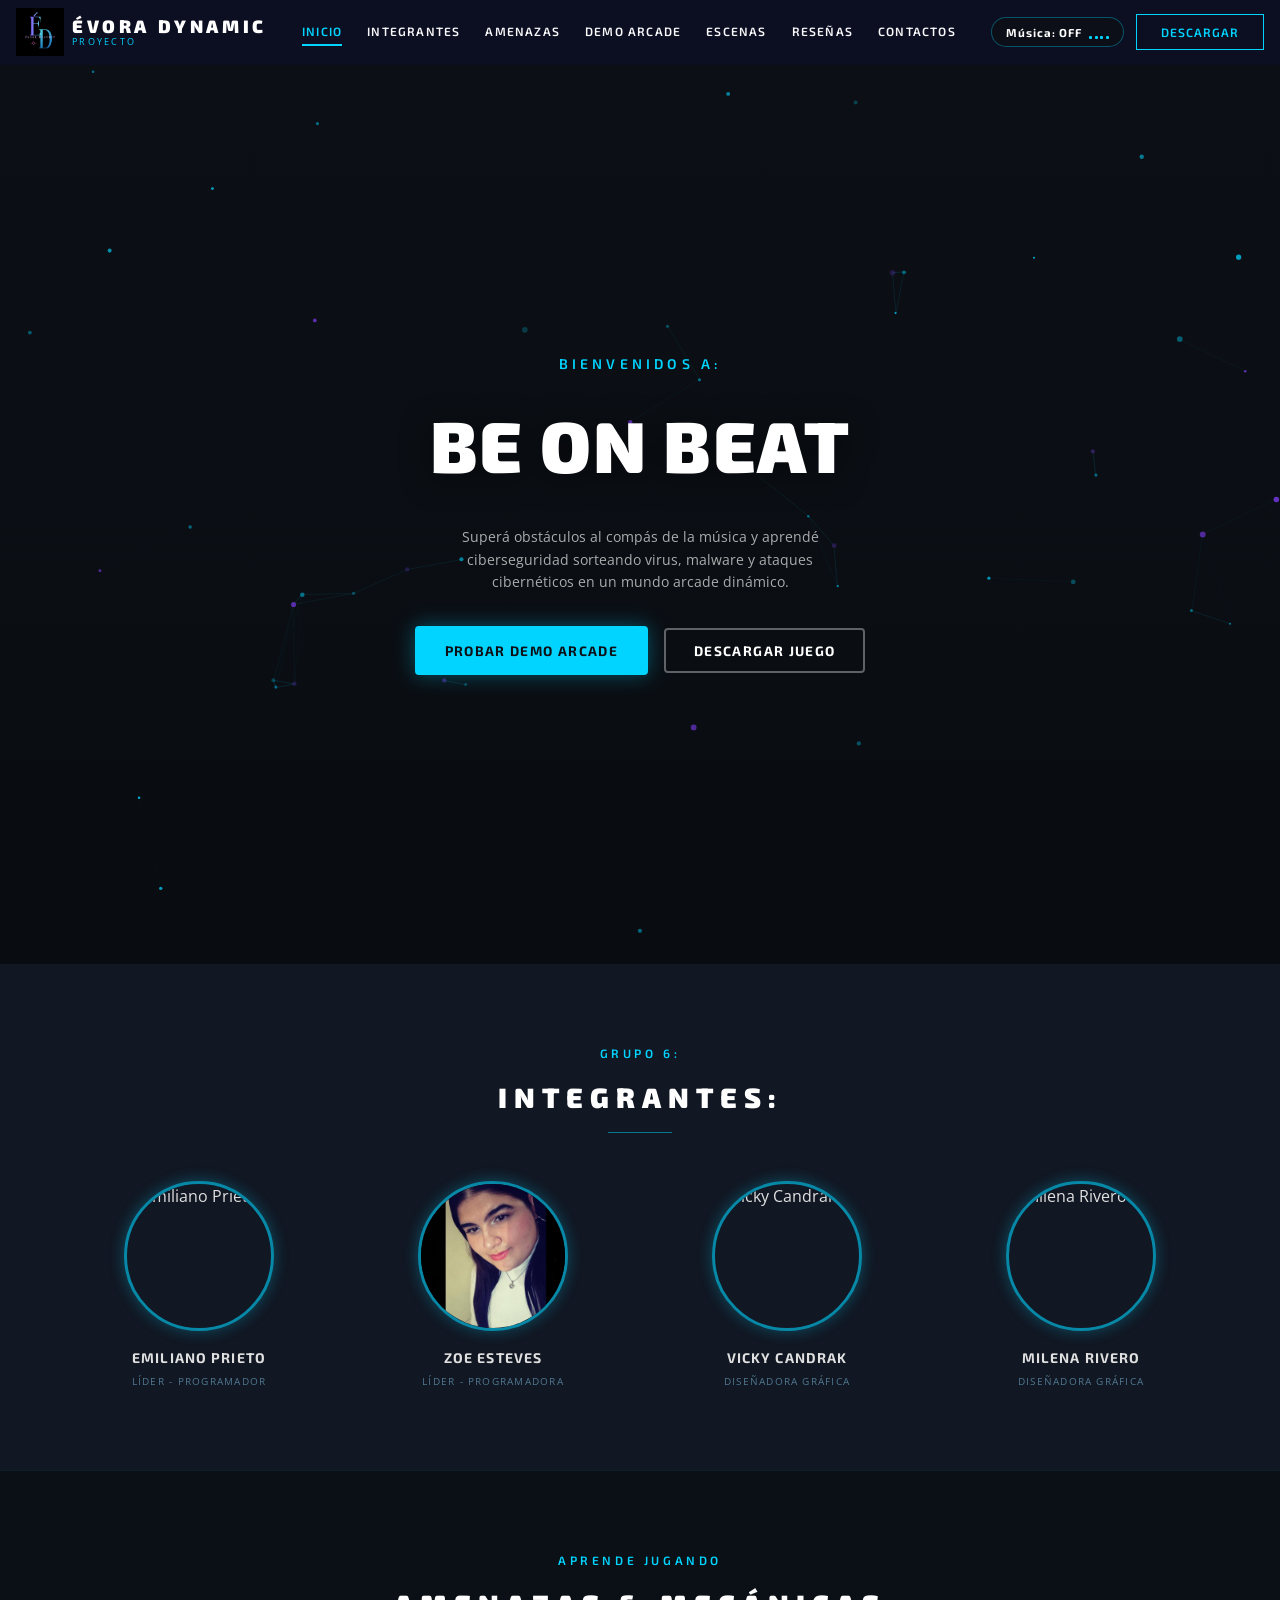
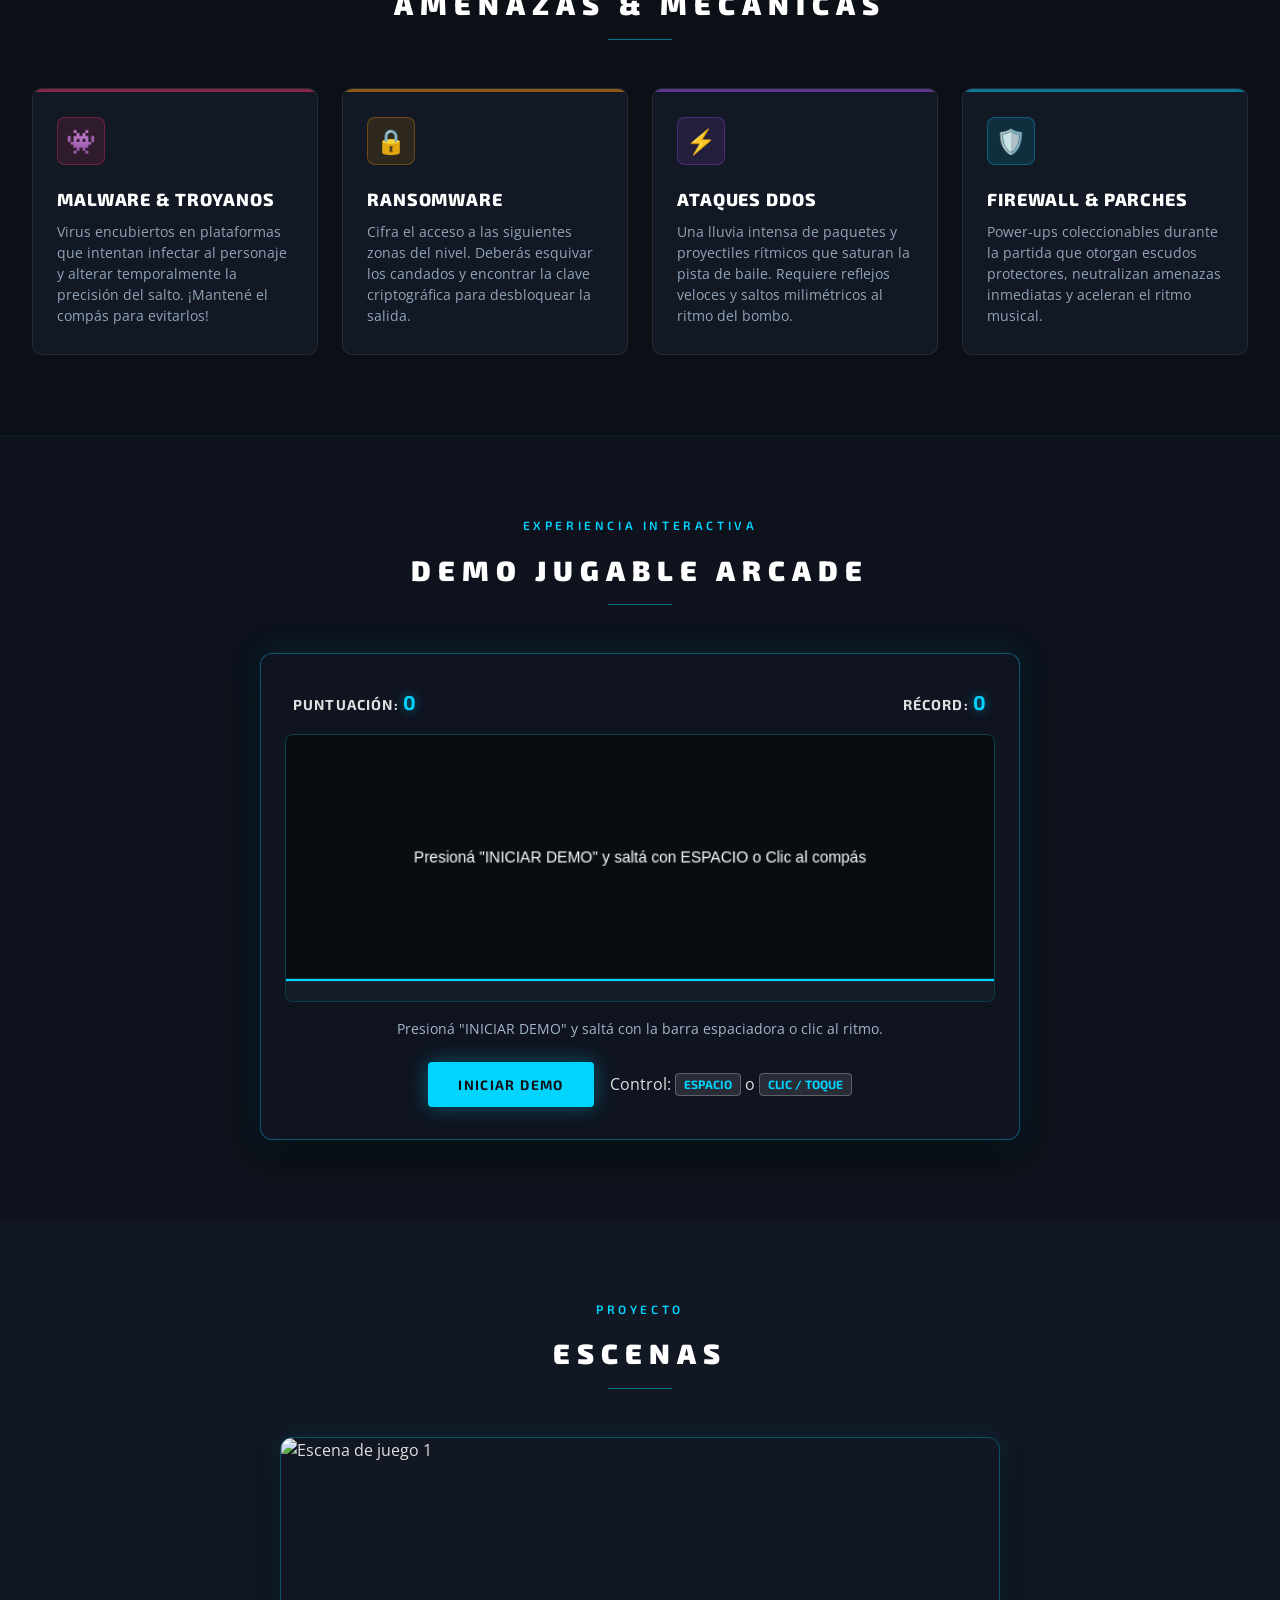
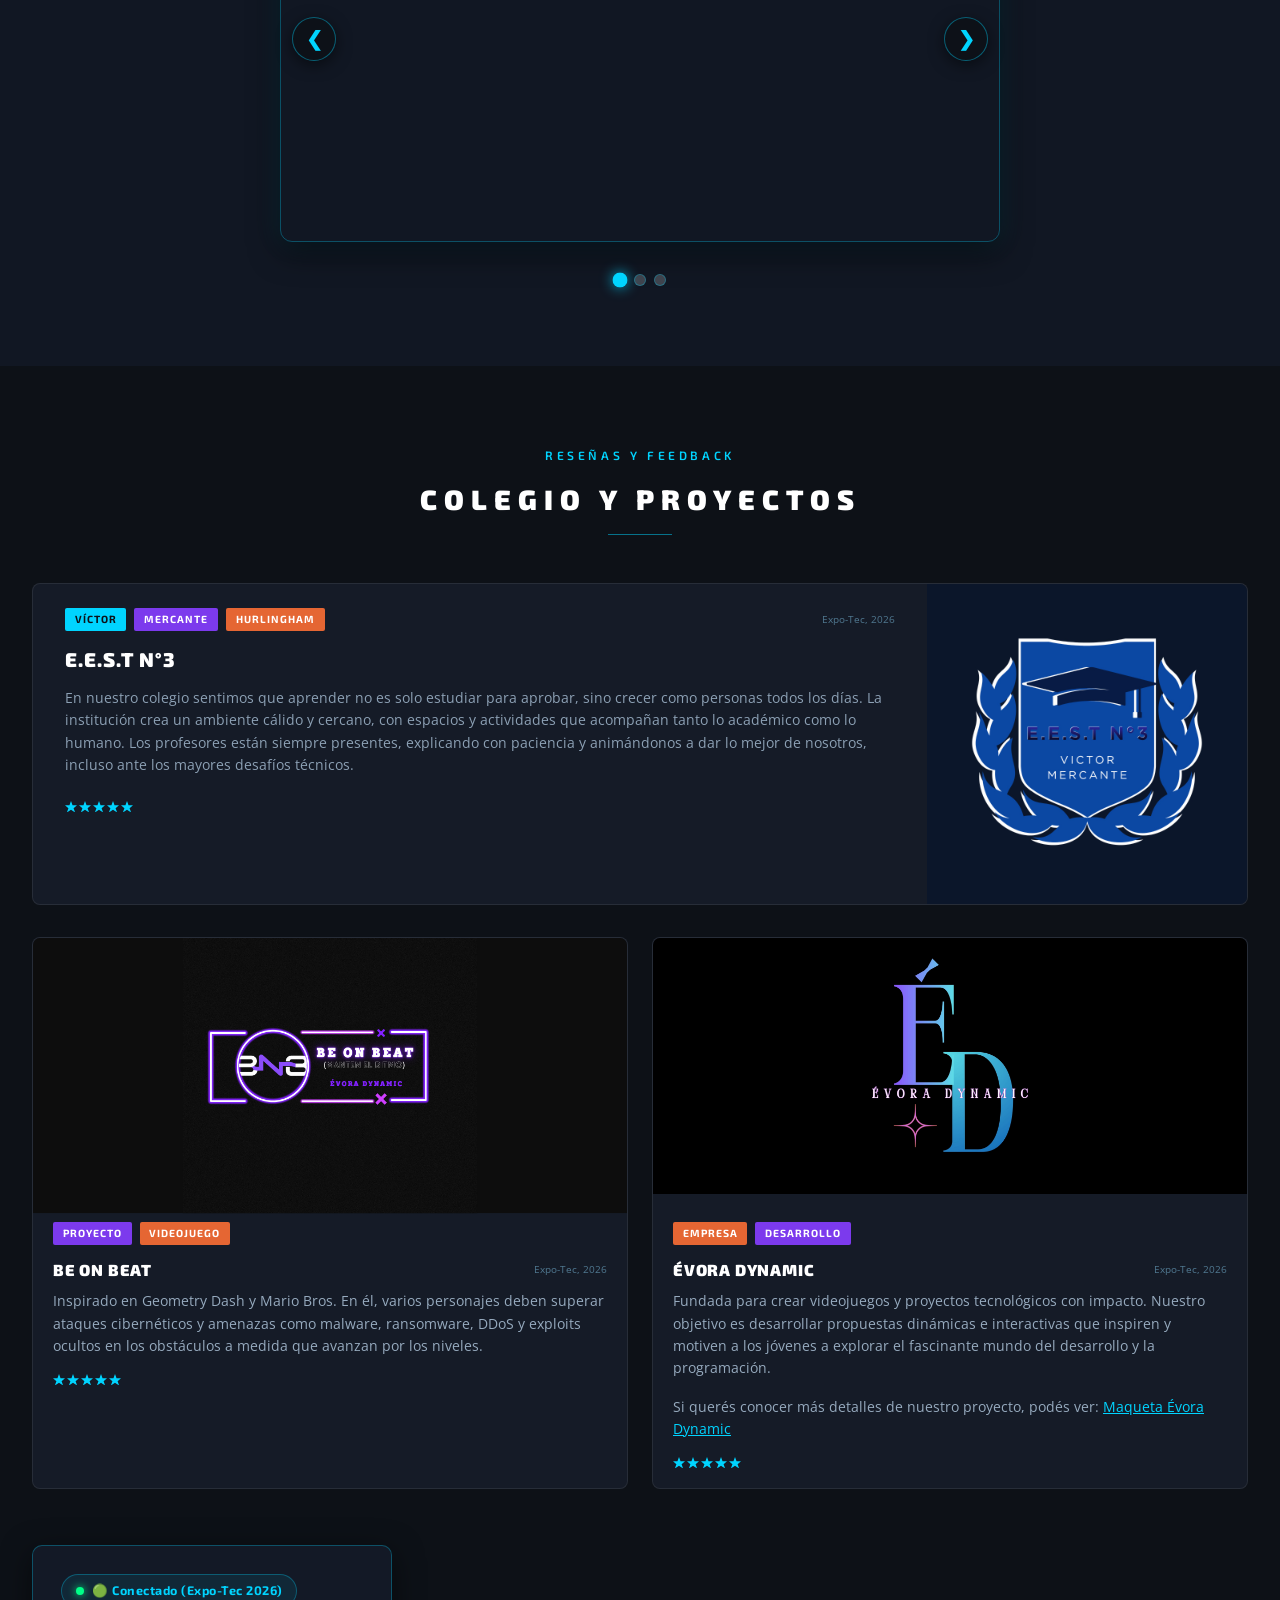
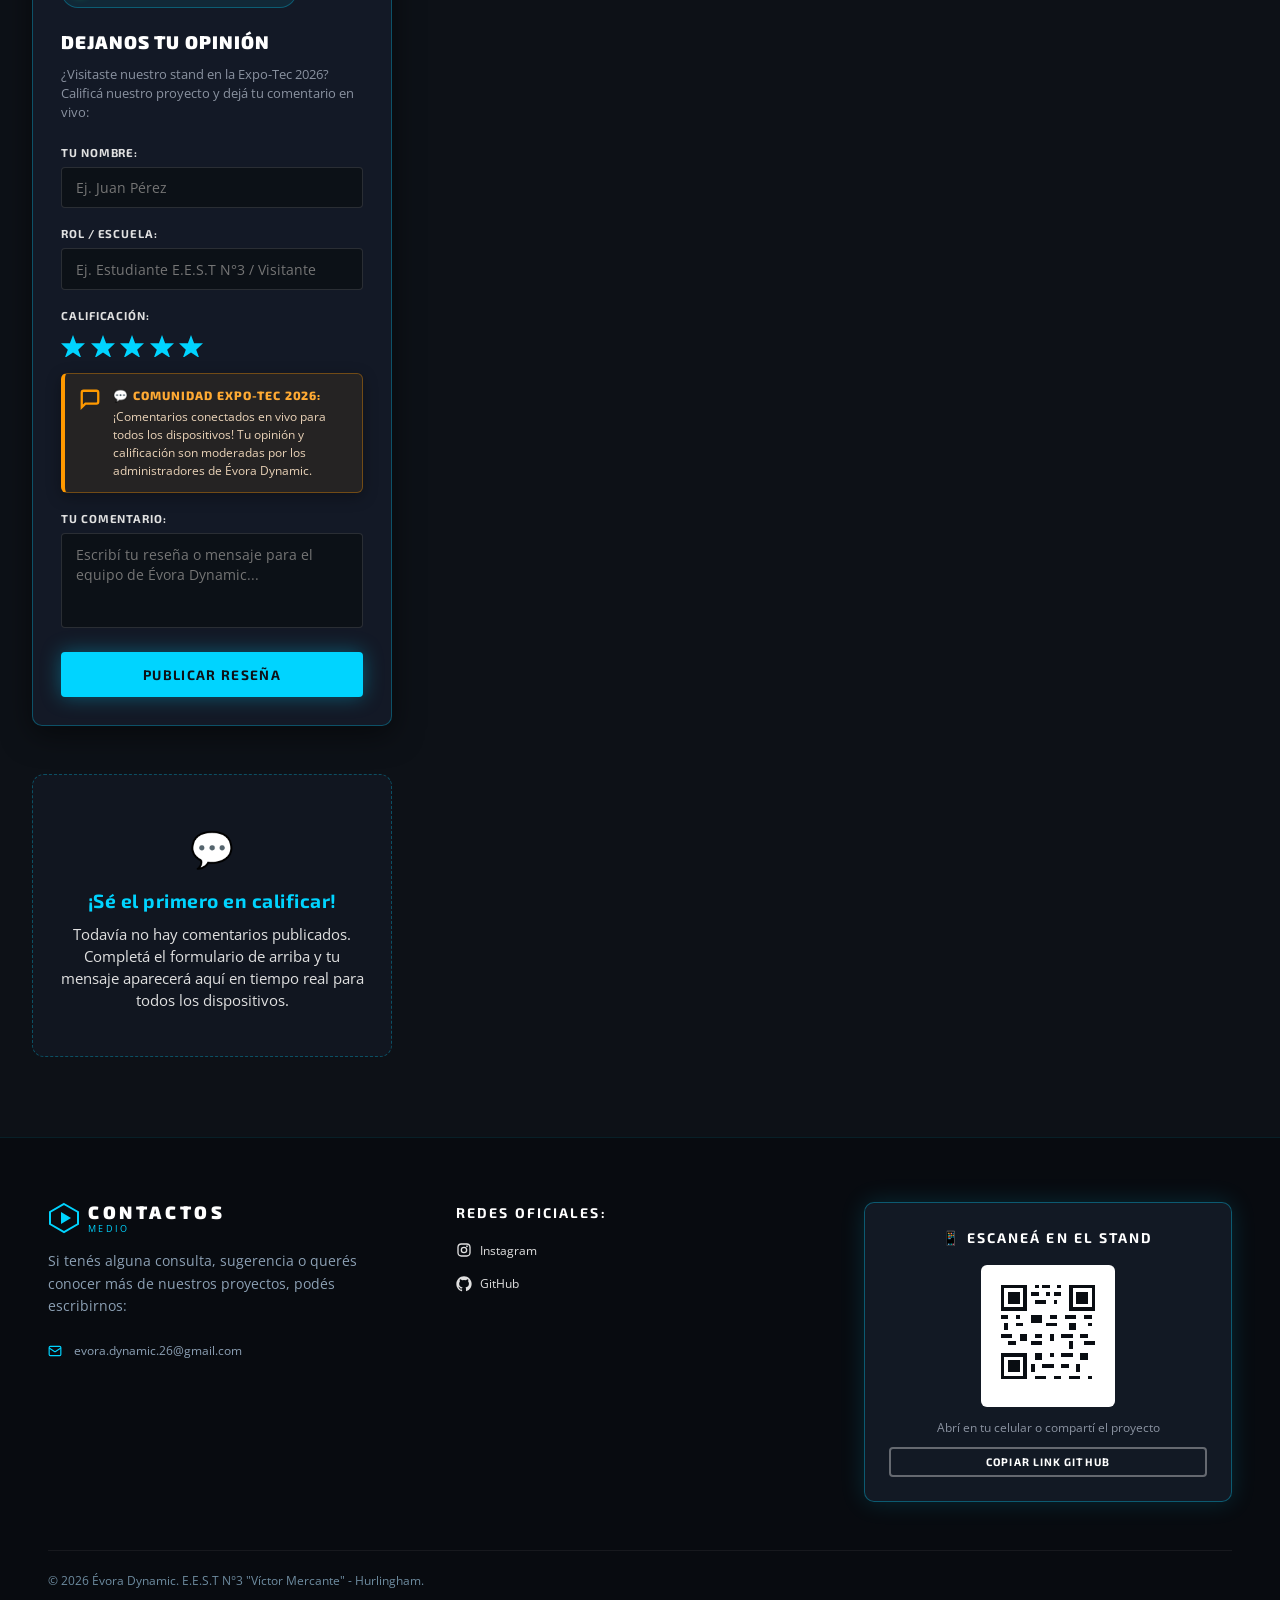
==== commit 05b3f45a: "feat: adjust Be On Beat logo presentation to be proportional and centered" ====
--- a/Evora_Dynamic-web-main/index.html
+++ b/Evora_Dynamic-web-main/index.html
@@ -346,7 +346,7 @@
             <!-- Blog Grid Inicial -->
             <div class="blog-grid">
                 <div class="blog-card">
-                    <img src="Logo - Be On Beat.png" alt="Logo de Be On Beat" class="blog-card-image">
+                    <img src="Logo - Be On Beat.png" alt="Logo de Be On Beat" class="blog-card-image" id="gameLogoBlog" style="object-fit: contain; object-position: center; background-color: #0d0d0d; transform: scale(1.15);">
                     <div class="blog-card-content">
                         <div class="post-tags" style="margin-bottom: 0.75rem;">
                             <span class="tag-badge tag-games">Proyecto</span>
--- a/Evora_Dynamic-web-main/Style.css
+++ b/Evora_Dynamic-web-main/Style.css
@@ -805,10 +805,24 @@
     }
 }
 
-#companyLogoBlog {
+#companyLogoBlog,
+#gameLogoBlog {
     object-fit: contain;
     object-position: center;
+}
+
+#companyLogoBlog {
     background-color: #000000;
+}
+
+#gameLogoBlog {
+    background-color: #0d0d0d;
+    transform: scale(1.15);
+    transition: transform 0.3s ease;
+}
+
+.blog-card:hover #gameLogoBlog {
+    transform: scale(1.2);
 }
 
 .blog-card-content {
